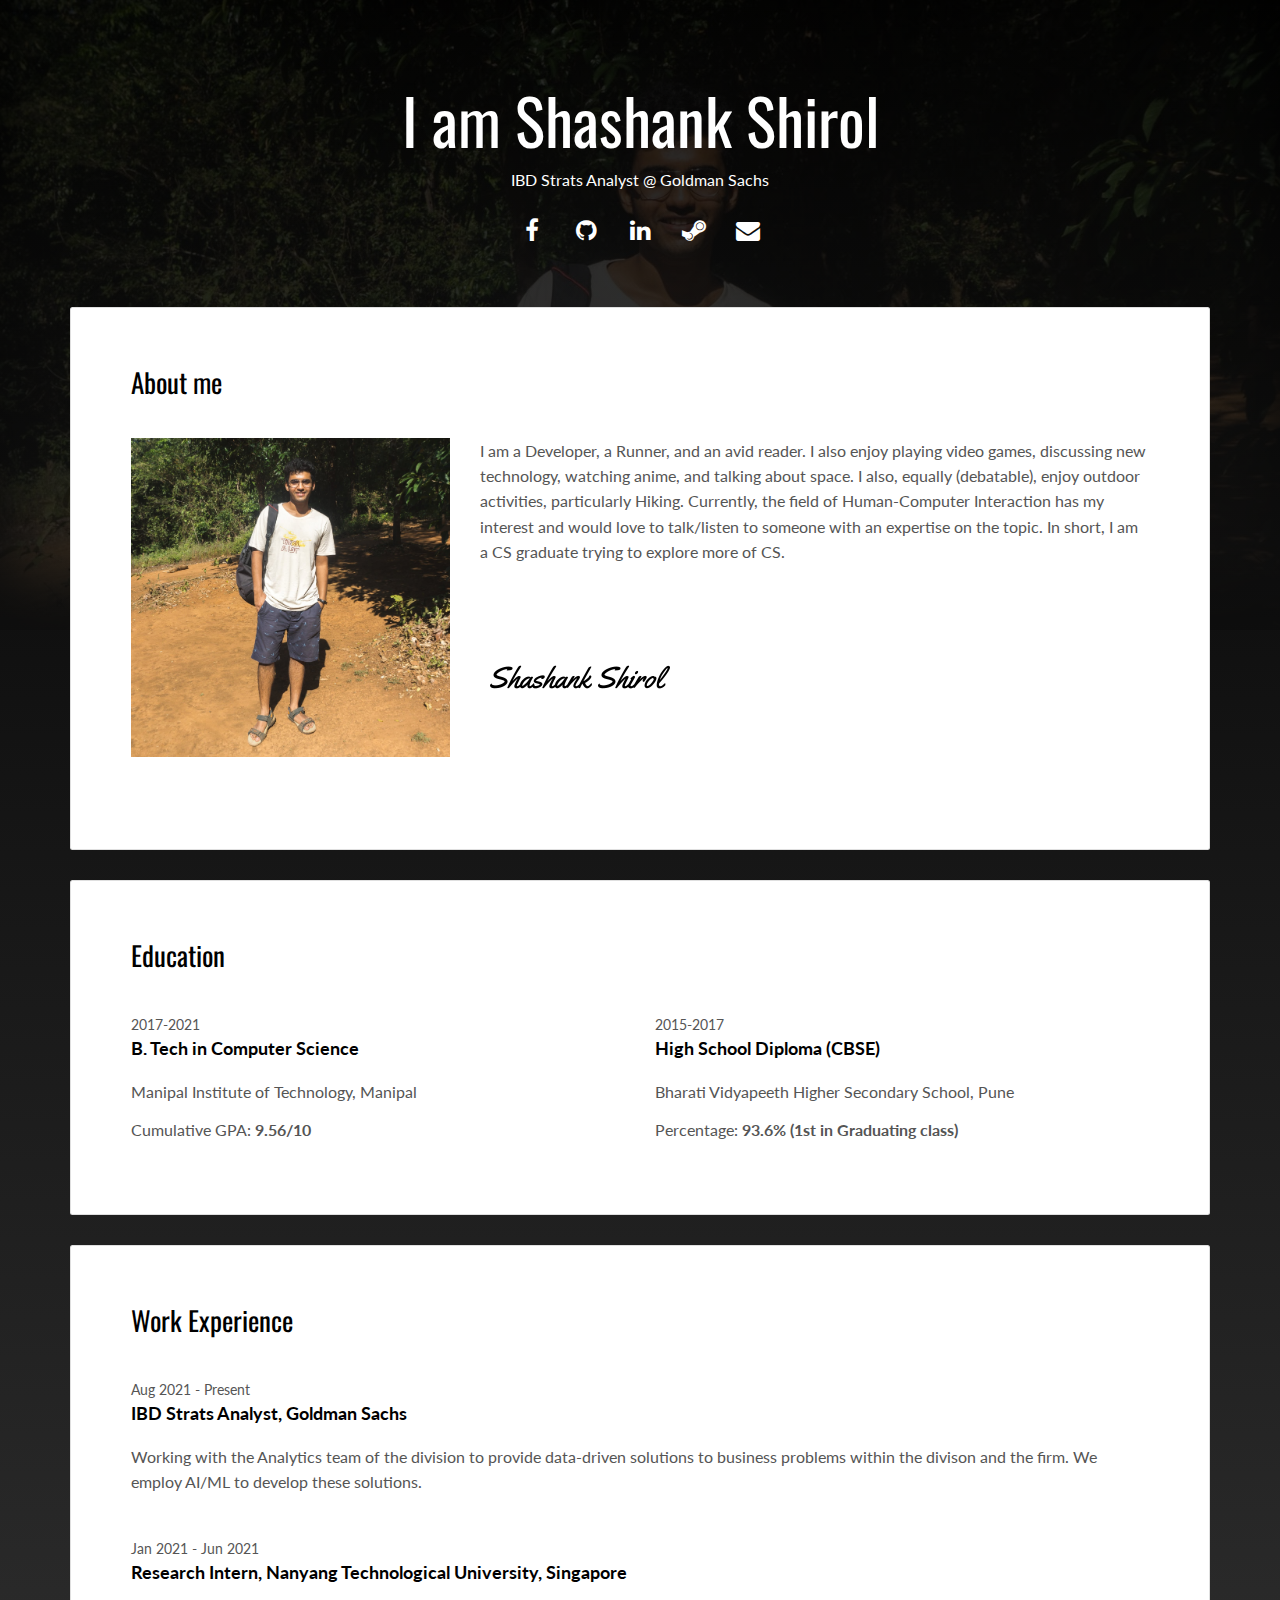
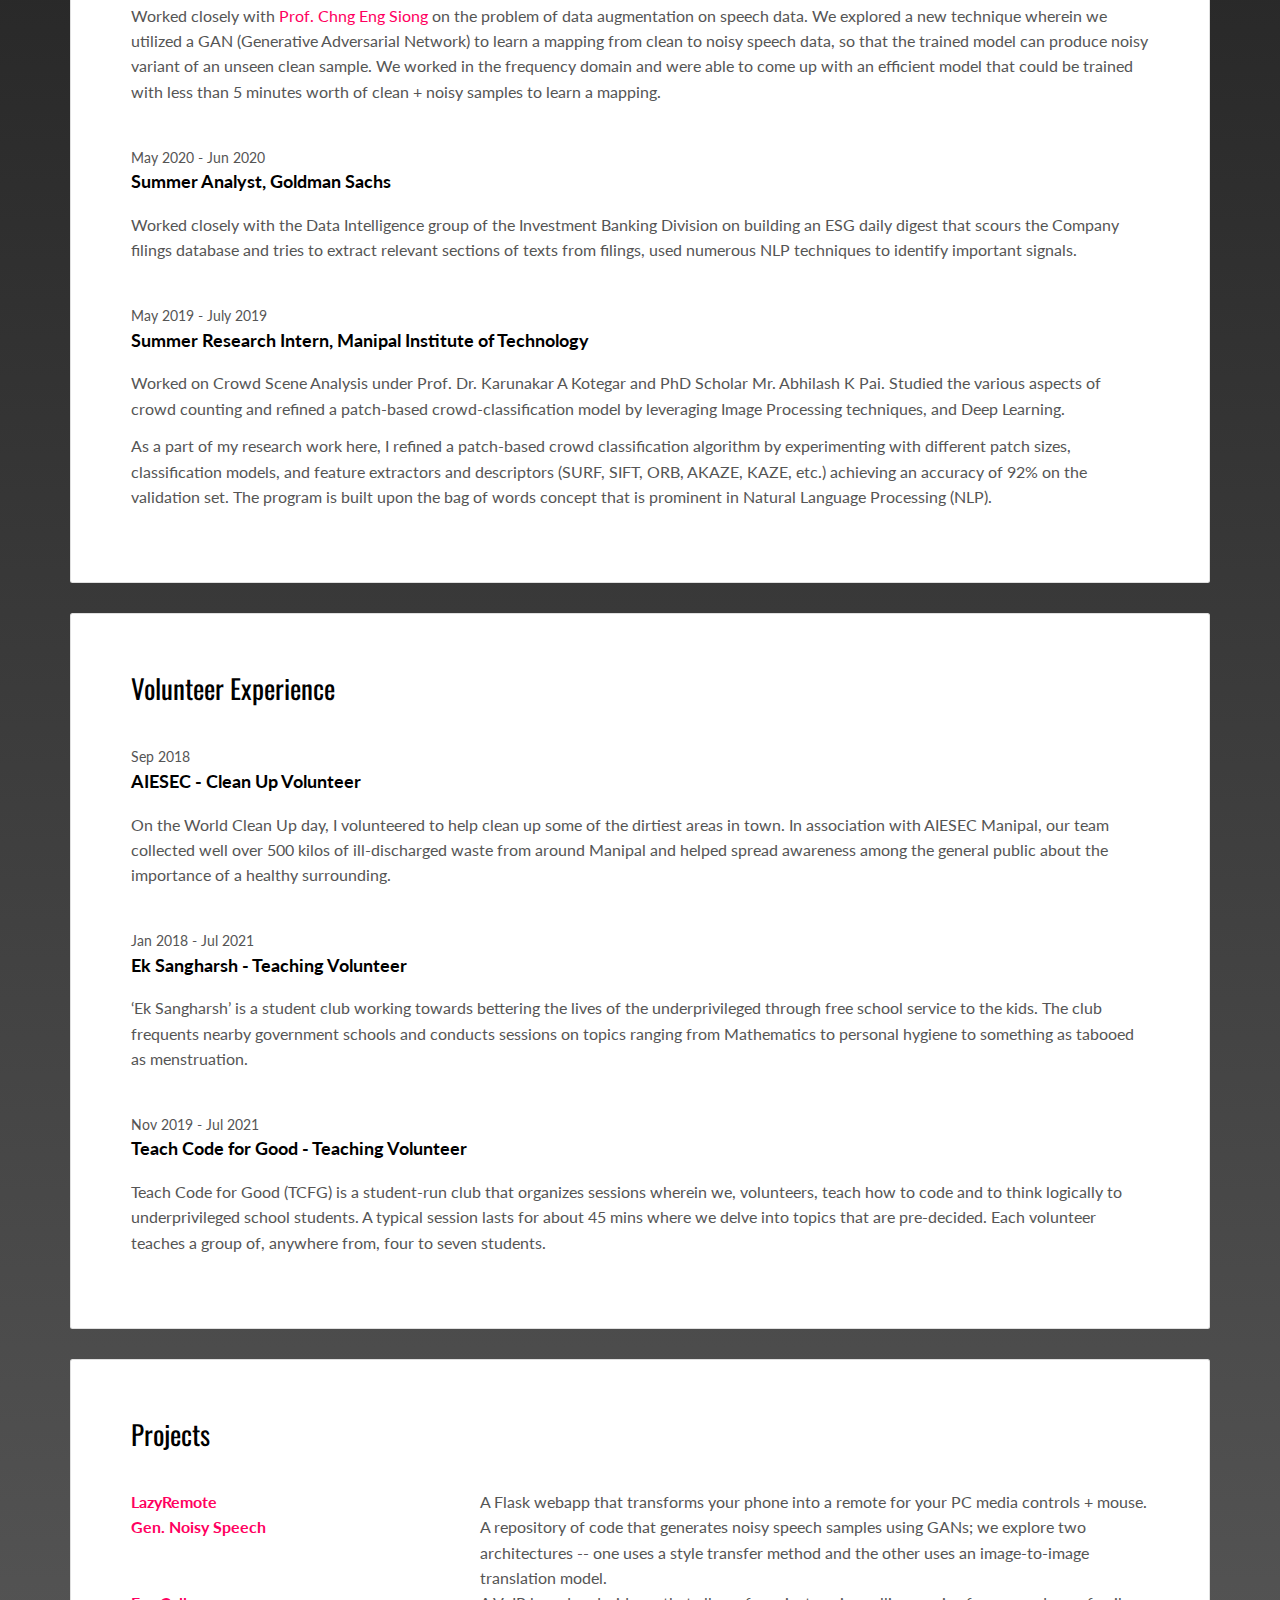
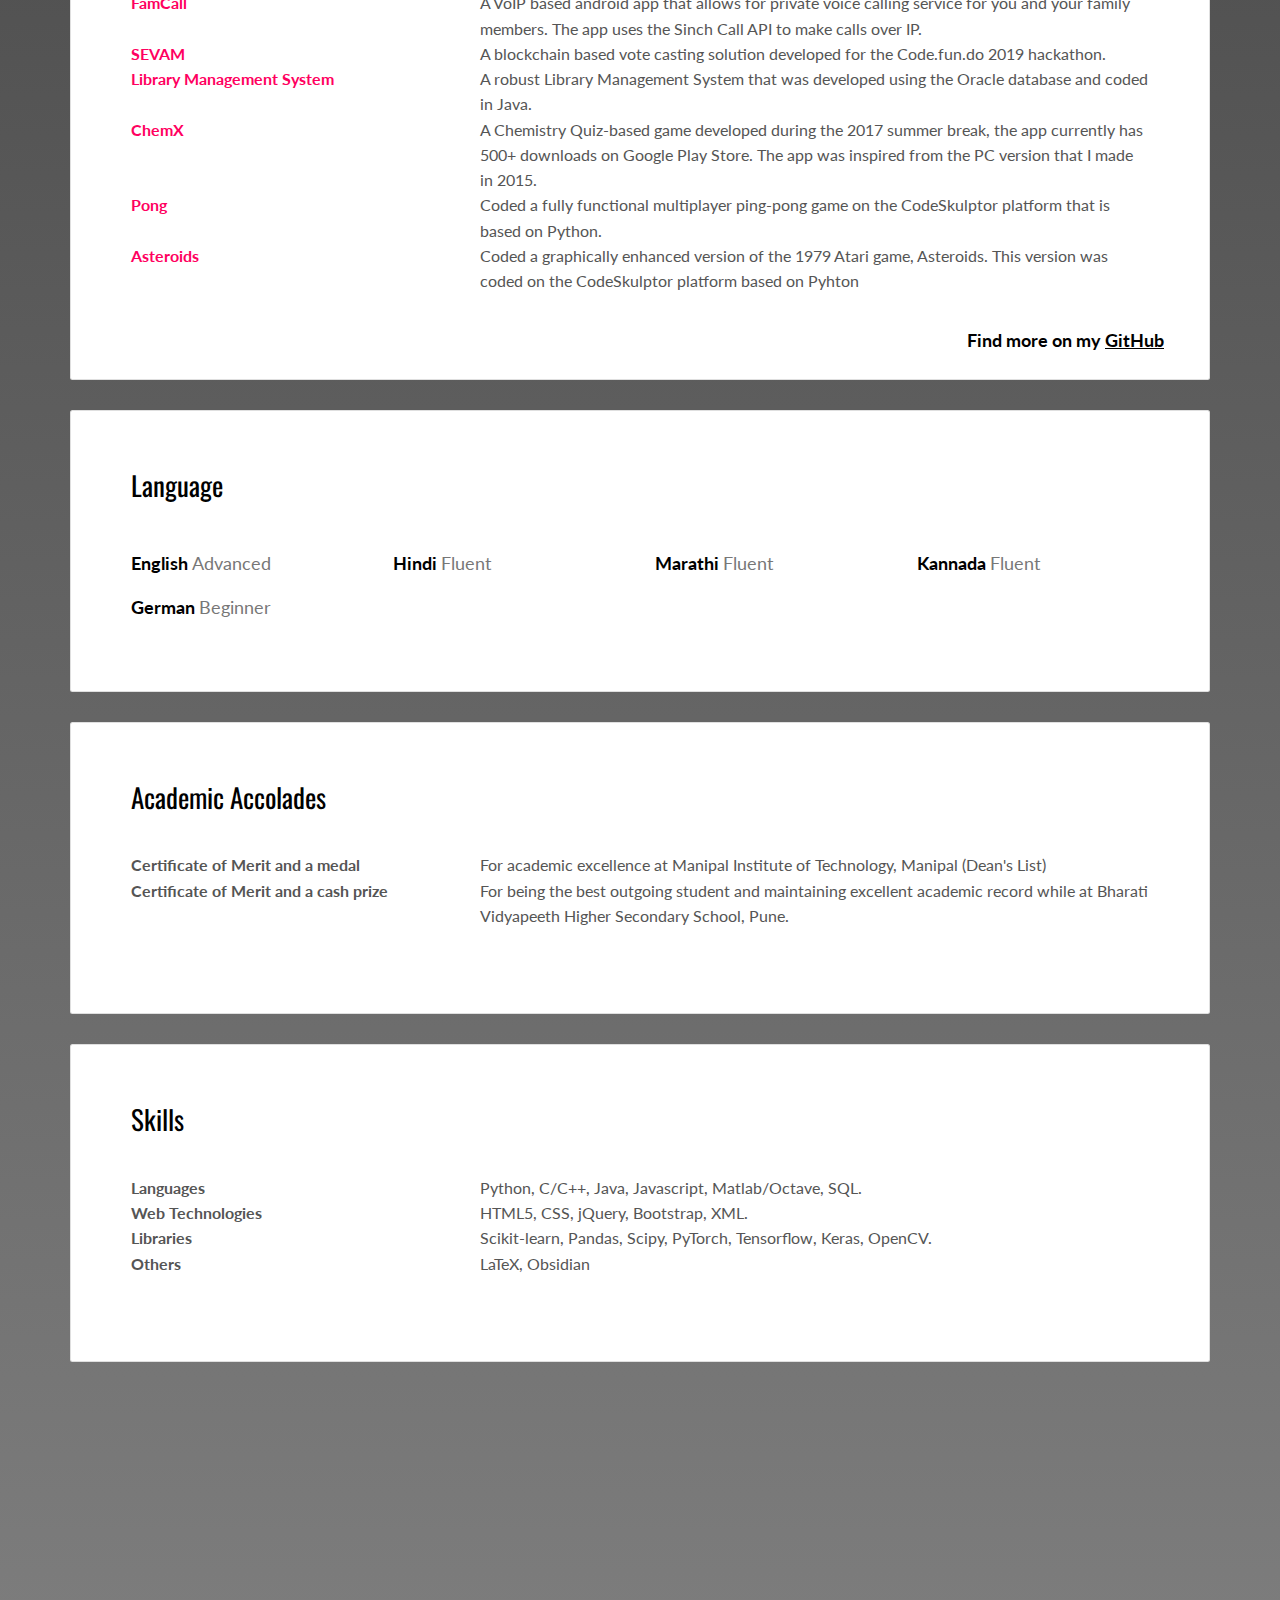
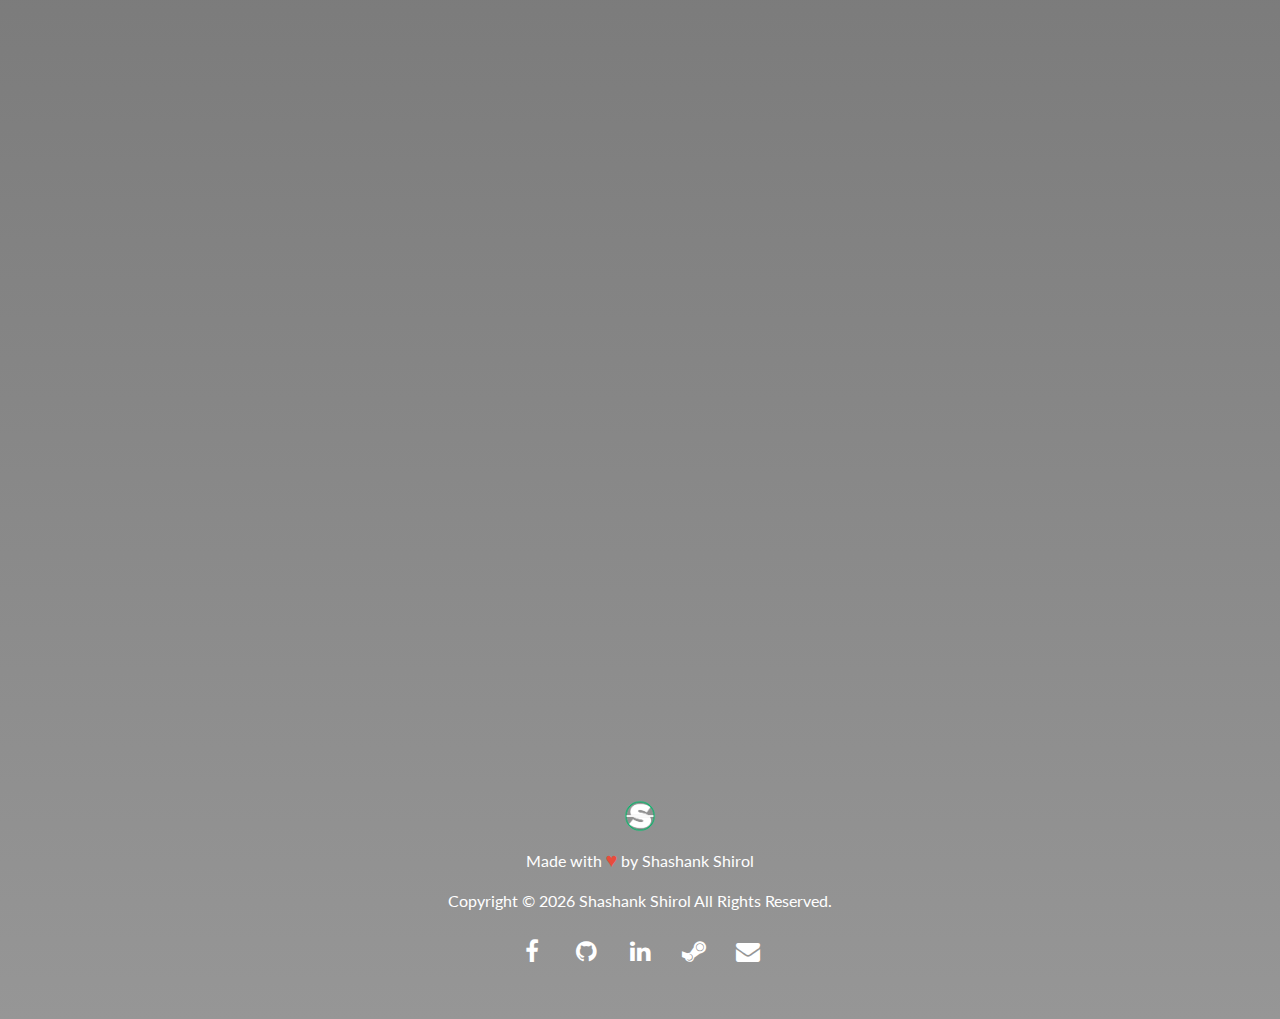
==== index.html @ 5b6b8dbc "code beautified" ====
<!DOCTYPE html>
<html lang="en">

<head>

  <meta charset="UTF-8">
  <meta content="IE=edge" http-equiv="X-UA-Compatible">
  <meta content="width=device-width,initial-scale=1" name="viewport">
  <meta content="description" name="description">
  <meta name="google" content="notranslate" />

  <!-- Disable tap highlight on IE -->
  <meta name="msapplication-tap-highlight" content="no">

  <link rel="icon" type="image/png" href="images/icon.png" />

  <title>Shashank Shirol</title>

  <link href="./main.d8e0d294.css" rel="stylesheet">

  <style type="text/css">
    #icons {
      transition: 0.5s;
    }

    #icons:hover {
      color: #ff0060;
    }
  </style>

</head>

<body>

  <!-- Add your content of header -->
  <div class="background-color-layer" style="background-image: url('assets/images/img-01.jpg');"></div>
  <main class="content-wrapper">
    <header class="white-text-container section-container">
      <div class="text-center">
        <h1>I am Shashank Shirol</h1>
        <p>IBD Strats Analyst @ Goldman Sachs</p>
        <p>
          <a class="fa-icon fa-icon-2x" id="icons" href="https://www.facebook.com/shashank.shirol.1" title="Facebook"
            target="_blank">
            <i class="fa fa-facebook"></i>
          </a>
          <a class="fa-icon fa-icon-2x" id="icons" href="https://github.com/shashankshirol" title="GitHub"
            target="_blank">
            <i class="fa fa-github"></i>
          </a>
          <a class="fa-icon fa-icon-2x" id="icons" href="https://www.linkedin.com/in/shashankshirol/" title="LinkedIn"
            target="_blank">
            <i class="fa fa-linkedin"></i>
          </a>
          <a class="fa-icon fa-icon-2x" id="icons" href="https://steamcommunity.com/id/ponderful_woop" title="Steam"
            target="_blank">
            <i class="fa fa-steam"></i>
          </a>
          <a class="fa-icon fa-icon-2x" id="icons" href="mailto:shashank.shirol1@gmail.com" title="Email"
            target="_blank">
            <i class="fa fa-envelope"></i>
          </a>
        </p>
      </div>
    </header>



    <!-- Add your site or app content here -->

    <div class="container">
      <div class="row">
        <div class="col-xs-12">

          <div class="card">
            <div class="card-block">
              <h2>About me</h2>
              <div class="row">
                <div class="col-md-4">
                  <p><img src="./assets/images/img-01.jpg" class="img-responsive" alt="" title="Loves fries."></p>
                </div>
                <div class="col-md-8">

                  <p>I am a Developer, a Runner, and an avid reader. I also enjoy playing video games, discussing new
                    technology, watching anime, and talking about space. I also, equally (debatable), enjoy outdoor
                    activities, particularly Hiking. Currently, the field of Human-Computer Interaction has my interest
                    and would love to talk/listen to someone with an expertise on the topic. In short, I am a CS
                    graduate trying to explore more of CS.</p>
                  <p><img src="images/undersign.png" class="img-responsive" alt="sign"></p>
                </div>
              </div>
            </div>
          </div>

          <div class="card">
            <div class="card-block">
              <h2>Education</h2>
              <div class="row">

                <div class="col-md-6">
                  <div class="education-experience">
                    <small class="date">2017-2021</small>
                    <h3 class="h5 date-title">B. Tech in Computer Science</h3>
                    <p>Manipal Institute of Technology, Manipal</p>
                    <p>Cumulative GPA: <strong>9.56/10</strong></p>
                  </div>

                </div>

                <div class="col-md-6">
                  <div class="education-experience">
                    <small class="date">2015-2017</small>
                    <h3 class="h5 date-title">High School Diploma (CBSE)</h3>
                    <p>Bharati Vidyapeeth Higher Secondary School, Pune</p>
                    <p>Percentage: <strong>93.6% (1st in Graduating class)</strong></p>
                  </div>
                </div>


              </div>
            </div>
          </div>

          <div class="card">
            <div class="card-block">
              <h2>Work Experience</h2>

              <div class="work-experience">
                <small class="date">Aug 2021 - Present</small>
                <h3 class="h5 date-title">IBD Strats Analyst, Goldman Sachs</h3>
                <p>Working with the Analytics team of the division to provide data-driven solutions to business problems
                  within the divison and the firm. We employ AI/ML to develop these solutions.</p>
              </div>

              <div class="work-experience">
                <small class="date">Jan 2021 - Jun 2021</small>
                <h3 class="h5 date-title">Research Intern, Nanyang Technological University, Singapore</h3>
                <p>Worked closely with <a href="https://personal.ntu.edu.sg/aseschng/default.html">Prof. Chng Eng
                    Siong</a> on the problem of data augmentation on speech data.
                  We explored a new technique wherein we utilized a GAN (Generative Adversarial Network) to learn a
                  mapping from clean to noisy speech data, so that the trained model can produce noisy variant of an
                  unseen clean sample.
                  We worked in the frequency domain and were able to come up with an efficient model that could be
                  trained with less than 5 minutes worth of clean + noisy samples to learn a mapping.</p>
              </div>

              <div class="work-experience">
                <small class="date">May 2020 - Jun 2020</small>
                <h3 class="h5 date-title">Summer Analyst, Goldman Sachs</h3>
                <p>Worked closely with the Data Intelligence group of the Investment Banking Division on building an ESG
                  daily digest
                  that scours the Company filings database and tries to extract relevant sections of texts from filings,
                  used numerous NLP techniques to identify important signals.</p>
              </div>

              <div class="work-experience">
                <small class="date">May 2019 - July 2019</small>
                <h3 class="h5 date-title">Summer Research Intern, Manipal Institute of Technology</h3>
                <p>Worked on Crowd Scene Analysis under Prof. Dr. Karunakar A Kotegar and PhD Scholar Mr. Abhilash K
                  Pai.
                  Studied the various aspects of crowd counting and refined a patch-based crowd-classification model by
                  leveraging Image Processing techniques, and Deep Learning.</p>
                <p>As a part of my research work here, I refined a patch-based crowd classification algorithm by
                  experimenting with different patch sizes, classification models, and feature extractors and
                  descriptors (SURF, SIFT, ORB, AKAZE, KAZE, etc.) achieving an accuracy of 92% on the validation set.
                  The program is built upon the bag of words concept that is prominent in Natural Language Processing
                  (NLP).</p>
              </div>

            </div>
          </div>

          <div class="card">
            <div class="card-block">
              <h2>Volunteer Experience</h2>

              <div class="work-experience">
                <small class="date">Sep 2018</small>
                <h3 class="h5 date-title">AIESEC - Clean Up Volunteer</h3>
                <p>On the World Clean Up day, I volunteered to help clean up some of the dirtiest areas in town. In
                  association with AIESEC
                  Manipal, our team collected well over 500 kilos of ill-discharged waste from around Manipal and helped
                  spread awareness
                  among the general public about the importance of a healthy surrounding.</p>
              </div>

              <div class="work-experience">
                <small class="date">Jan 2018 - Jul 2021</small>
                <h3 class="h5 date-title">Ek Sangharsh - Teaching Volunteer</h3>
                <p>‘Ek Sangharsh’ is a student club working towards bettering the lives of the underprivileged through
                  free
                  school service to the kids. The club frequents nearby government schools and conducts sessions on
                  topics ranging from
                  Mathematics to personal hygiene to something as tabooed as menstruation.</p>
              </div>

              <div class="work-experience">
                <small class="date">Nov 2019 - Jul 2021</small>
                <h3 class="h5 date-title">Teach Code for Good - Teaching Volunteer</h3>
                <p>Teach Code for Good (TCFG) is a student-run club that organizes sessions wherein we, volunteers,
                  teach how to code and
                  to think logically to underprivileged school students. A typical session lasts for about 45 mins where
                  we delve into
                  topics that are pre-decided. Each volunteer teaches a group of, anywhere from, four to seven students.
                </p>
              </div>

            </div>
          </div>

          <div class="card">
            <div class="card-block">
              <h2>Projects</h2>
              <div class="row">
                <div class="col-md-12">
                  <dl class="row">

                    <dt class="col-sm-4"><a href="https://github.com/shashankshirol/LazyRemote"
                        target="_blank">LazyRemote</a></dt>
                    <dd class="col-sm-8">A Flask webapp that transforms your phone into a remote for your PC media
                      controls + mouse.</dd>

                    <dt class="col-sm-4"><a href="https://github.com/shashankshirol/GeneratingNoisySpeechData"
                        target="_blank">Gen. Noisy Speech</a></dt>
                    <dd class="col-sm-8">A repository of code that generates noisy speech samples using GANs; we explore
                      two architectures -- one uses a style transfer method and the other uses an image-to-image
                      translation model.</dd>

                    <dt class="col-sm-4"><a href="https://github.com/shashankshirol/FamCall" target="_blank">FamCall</a>
                    </dt>
                    <dd class="col-sm-8">A VoIP based android app that allows for private voice calling service for you
                      and your family members. The app uses the Sinch Call API to make calls over IP.</dd>

                    <dt class="col-sm-4"><a href="https://github.com/akshatha-k/Code.fun.do.2019"
                        target="_blank">SEVAM</a></dt>
                    <dd class="col-sm-8">A blockchain based vote casting solution developed for the Code.fun.do 2019
                      hackathon.</dd>

                    <dt class="col-sm-4"><a href="https://github.com/shashankshirol/Library-Management-System"
                        target="_blank">Library Management System</a></dt>
                    <dd class="col-sm-8">A robust Library Management System that was developed using the Oracle database
                      and coded in Java.</dd>

                    <dt class="col-sm-4"><a
                        href="https://play.google.com/store/apps/details?id=com.chemgame.shan.chemx&hl=en_US"
                        target="_blank">ChemX</a></dt>
                    <dd class="col-sm-8">A Chemistry Quiz-based game developed during the 2017 summer break, the app
                      currently has 500+ downloads on Google Play Store. The app was inspired from the PC version that I
                      made in 2015.</dd>

                    <dt class="col-sm-4"><a href="http://www.codeskulptor.org/#user44_LxPYsiFnCZUHSsw.py">Pong</a></dt>
                    <dd class="col-sm-8">Coded a fully functional multiplayer ping-pong game on the CodeSkulptor
                      platform that is based on Python.</dd>

                    <dt class="col-sm-4"><a href="http://www.codeskulptor.org/#user45_h5gQRLf8d7FfBhM.py">Asteroids</a>
                    </dt>
                    <dd class="col-sm-8">Coded a graphically enhanced version of the 1979 Atari game, Asteroids. This
                      version was coded on the CodeSkulptor platform based on Pyhton</dd>
                  </dl>
                </div>

                <div class="col-md-12">
                  <h3 class="h5" style="position: absolute; right: 0%;">Find more on my <u><a
                        href="https://github.com/shashankshirol?tab=repositories" target="_blank">GitHub</a></u></h3>
                </div>
              </div>
            </div>
          </div>

          <div class="card">
            <div class="card-block">
              <h2>Language</h2>
              <div class="row">
                <div class="col-md-3">
                  <div class="language-experience">
                    <h3 class="h5">English <small>Advanced</small></h3>
                  </div>
                </div>
                <div class="col-md-3">
                  <div class="language-experience">
                    <h3 class="h5">Hindi <small>Fluent</small></h3>
                  </div>
                </div>
                <div class="col-md-3">
                  <div class="language-experience">
                    <h3 class="h5">Marathi <small>Fluent</small></h3>
                  </div>
                </div>
                <div class="col-md-3">
                  <div class="language-experience">
                    <h3 class="h5">Kannada <small>Fluent</small></h3>
                  </div>
                </div>
                <div class="col-md-3">
                  <div class="language-experience">
                    <h3 class="h5">German <small>Beginner</small></h3>
                  </div>
                </div>
              </div>
            </div>
          </div>

          <div class="card">
            <div class="card-block">
              <h2>Academic Accolades</h2>

              <dl class="row">
                <dt class="col-sm-4">Certificate of Merit and a medal</dt>
                <dd class="col-sm-8">For academic excellence at Manipal Institute of Technology, Manipal (Dean's List)
                </dd>

                <dt class="col-sm-4">Certificate of Merit and a cash prize</dt>
                <dd class="col-sm-8">For being the best outgoing student and maintaining excellent academic record while
                  at Bharati Vidyapeeth Higher Secondary School, Pune.</dd>
              </dl>

            </div>
          </div>

          <div class="card">
            <div class="card-block">
              <h2>Skills</h2>

              <dl class="row">
                <dt class="col-sm-4">Languages</dt>
                <dd class="col-sm-8">Python, C/C++, Java, Javascript, Matlab/Octave, SQL.</dd>

                <dt class="col-sm-4">Web Technologies</dt>
                <dd class="col-sm-8">HTML5, CSS, jQuery, Bootstrap, XML.</dd>

                <dt class="col-sm-4">Libraries</dt>
                <dd class="col-sm-8">Scikit-learn, Pandas, Scipy, PyTorch, Tensorflow, Keras, OpenCV.</dd>

                <dt class="col-sm-4">Others</dt>
                <dd class="col-sm-8">LaTeX, Obsidian</dd>
              </dl>

            </div>
          </div>

          <div class="card">
            <div class="card-block">
              <h2>Certifications</h2>
              <div id="adobe-dc-view" style="height: 500px;"></div>
            </div>
          </div>

          <div class="card">
            <div class="card-block">
              <h2>Social Network</h2>
              <div class="row">

                <div class="col-md-6">
                  <p class="social-buttons"><a href="https://www.facebook.com/shashank.shirol.1" target="_blank"><span
                        class="social-round-icon fa-icon"><i class="fa fa-facebook"></i></span>Shashank Shirol</a></p>
                </div>

                <div class="col-md-6">
                  <p class="social-buttons"><a href="https://www.instagram.com/ponderful_woop/" target="_blank"><span
                        class="social-round-icon fa-icon"><i class="fa fa-instagram"></i></span>@ponderful_woop</a></p>
                </div>

              </div>
            </div>
          </div>

        </div>
      </div>
    </div>

  </main>
  <footer class="footer-container white-text-container text-center">
    <div class="container">
      <div class="row">
        <div class="col-xs-12">
          <p><img src="images/logo.png" alt="$" style="width: 32px; height: 32px;"></p>
          <p>Made with <span id="heart" style="font-size: 20px; color: #e74c3c;">&hearts;</span> by Shashank Shirol</p>
          <p>Copyright &copy; <script>
              document.write(new Date().getFullYear())
            </script> Shashank Shirol All Rights Reserved.</p>
          <p>
            <a class="fa-icon fa-icon-2x" id="icons" href="https://www.facebook.com/shashank.shirol.1" title="Facebook"
              target="_blank">
              <i class="fa fa-facebook"></i>
            </a>
            <a class="fa-icon fa-icon-2x" id="icons" href="https://github.com/shashankshirol" title="GitHub"
              target="_blank">
              <i class="fa fa-github"></i>
            </a>
            <a class="fa-icon fa-icon-2x" id="icons" href="https://www.linkedin.com/in/shashankshirol/" title="LinkedIn"
              target="_blank">
              <i class="fa fa-linkedin"></i>
            </a>
            <a class="fa-icon fa-icon-2x" id="icons" href="https://steamcommunity.com/id/ponderful_woop" title="Steam"
              target="_blank">
              <i class="fa fa-steam"></i>
            </a>
            <a class="fa-icon fa-icon-2x" id="icons" href="mailto:shashank.shirol1@gmail.com" title="Email"
              target="_blank">
              <i class="fa fa-envelope"></i>
            </a>
          </p>
        </div>
      </div>
    </div>
  </footer>

  <script src="https://documentcloud.adobe.com/view-sdk/main.js"></script>
  <script type="text/javascript">
    document.addEventListener("adobe_dc_view_sdk.ready", function () {
      var adobeDCView = new AdobeDC.View({
        clientId: "37957ae971eb420f8791f246918260cb",
        divId: "adobe-dc-view"
      });
      adobeDCView.previewFile({
        content: {
          location: {
            url: "assets/pdfs/MOOC.pdf"
          }
        },
        metaData: {
          fileName: "MOOC.pdf"
        }
      }, {
        embedMode: "SIZED_CONTAINER",
        dockPageControls: false,
        showDownloadPDF: false,
        showPrintPDF: false,
        showFullScreen: false
      });
    });
  </script>

  <script>
    document.addEventListener("DOMContentLoaded", function (event) {
      scrollRevelation('.card');
    });
  </script>
  <script type="text/javascript" src="./main.bc58148c.js"></script>

</body>

</html>
---- main.d8e0d294.css ----
@import url(https://fonts.googleapis.com/css?family=Lato:400,700|Oswald);@import url(https://maxcdn.bootstrapcdn.com/font-awesome/4.7.0/css/font-awesome.min.css);/*!
 * Bootstrap v3.3.7 (http://getbootstrap.com)
 * Copyright 2011-2016 Twitter, Inc.
 * Licensed under MIT (https://github.com/twbs/bootstrap/blob/master/LICENSE)
 */
/*! normalize.css v3.0.3 | MIT License | github.com/necolas/normalize.css */html{font-family:sans-serif;-ms-text-size-adjust:100%;-webkit-text-size-adjust:100%}body{margin:0}article,aside,details,figcaption,figure,footer,header,hgroup,main,menu,nav,section,summary{display:block}audio,canvas,progress,video{display:inline-block;vertical-align:baseline}audio:not([controls]){display:none;height:0}[hidden],template{display:none}a{background-color:transparent}a:active,a:hover{outline:0}abbr[title]{border-bottom:1px dotted}b,strong{font-weight:700}dfn{font-style:italic}h1{font-size:2em;margin:.67em 0}mark{background:#ff0;color:#000}small{font-size:80%}sub,sup{font-size:75%;line-height:0;position:relative;vertical-align:baseline}sup{top:-.5em}sub{bottom:-.25em}img{border:0}svg:not(:root){overflow:hidden}figure{margin:1em 40px}hr{box-sizing:content-box;height:0}pre{overflow:auto}code,kbd,pre,samp{font-family:monospace,monospace;font-size:1em}button,input,optgroup,select,textarea{color:inherit;font:inherit;margin:0}button{overflow:visible}button,select{text-transform:none}button,html input[type=button],input[type=reset],input[type=submit]{-webkit-appearance:button;cursor:pointer}button[disabled],html input[disabled]{cursor:default}button::-moz-focus-inner,input::-moz-focus-inner{border:0;padding:0}input{line-height:normal}input[type=checkbox],input[type=radio]{box-sizing:border-box;padding:0}input[type=number]::-webkit-inner-spin-button,input[type=number]::-webkit-outer-spin-button{height:auto}input[type=search]{-webkit-appearance:textfield;box-sizing:content-box}input[type=search]::-webkit-search-cancel-button,input[type=search]::-webkit-search-decoration{-webkit-appearance:none}fieldset{border:1px solid silver;margin:0 2px;padding:.35em .625em .75em}textarea{overflow:auto}optgroup{font-weight:700}table{border-collapse:collapse;border-spacing:0}td,th{padding:0}

/*! Source: https://github.com/h5bp/html5-boilerplate/blob/master/src/css/main.css */@media print{*,:after,:before{background:transparent!important;color:#000!important;box-shadow:none!important;text-shadow:none!important}a,a:visited{text-decoration:underline}a[href]:after{content:" (" attr(href) ")"}abbr[title]:after{content:" (" attr(title) ")"}a[href^="#"]:after,a[href^="javascript:"]:after{content:""}blockquote,pre{border:1px solid #999;page-break-inside:avoid}thead{display:table-header-group}img,tr{page-break-inside:avoid}img{max-width:100%!important}h2,h3,p{orphans:3;widows:3}h2,h3{page-break-after:avoid}.navbar{display:none}.btn>.caret,.dropup>.btn>.caret{border-top-color:#000!important}.label{border:1px solid #000}.table{border-collapse:collapse!important}.table td,.table th{background-color:#fff!important}.table-bordered td,.table-bordered th{border:1px solid #ddd!important}}*,:after,:before{-webkit-box-sizing:border-box;-moz-box-sizing:border-box;box-sizing:border-box}html{font-size:10px;-webkit-tap-highlight-color:transparent}body{font-family:Lato,Helvetica,Arial,sans-serif;font-size:16px;line-height:1.58;color:#555;background-color:#fff}button,input,select,textarea{font-family:inherit;font-size:inherit;line-height:inherit}a{color:#ff0060;text-decoration:none}a:focus,a:hover{color:#b30043;text-decoration:underline}a:focus{outline:5px auto -webkit-focus-ring-color;outline-offset:-2px}figure{margin:0}img{vertical-align:middle}.img-responsive{display:block;max-width:100%;height:auto}.img-rounded{border-radius:6px}.img-thumbnail{padding:4px;line-height:1.58;background-color:#fff;border:1px solid #ddd;border-radius:4px;-webkit-transition:all .2s ease-in-out;-o-transition:all .2s ease-in-out;transition:all .2s ease-in-out;display:inline-block;max-width:100%;height:auto}.img-circle{border-radius:50%}hr{margin-top:25px;margin-bottom:25px;border:0;border-top:1px solid #eee}.sr-only{position:absolute;width:1px;height:1px;margin:-1px;padding:0;overflow:hidden;clip:rect(0,0,0,0);border:0}.sr-only-focusable:active,.sr-only-focusable:focus{position:static;width:auto;height:auto;margin:0;overflow:visible;clip:auto}[role=button]{cursor:pointer}.h1,.h2,.h3,.h4,.h5,.h6,h1,h2,h3,h4,h5,h6{font-family:Oswald,Helvetica,Arial,sans-serif;font-weight:400;line-height:1.1;color:#000}.h1 .small,.h1 small,.h2 .small,.h2 small,.h3 .small,.h3 small,.h4 .small,.h4 small,.h5 .small,.h5 small,.h6 .small,.h6 small,h1 .small,h1 small,h2 .small,h2 small,h3 .small,h3 small,h4 .small,h4 small,h5 .small,h5 small,h6 .small,h6 small{font-weight:400;line-height:1;color:#777}.h1,.h2,.h3,h1,h2,h3{margin-top:25px;margin-bottom:12.5px}.h1 .small,.h1 small,.h2 .small,.h2 small,.h3 .small,.h3 small,h1 .small,h1 small,h2 .small,h2 small,h3 .small,h3 small{font-size:65%}.h4,.h5,.h6,h4,h5,h6{margin-top:12.5px;margin-bottom:12.5px}.h4 .small,.h4 small,.h5 .small,.h5 small,.h6 .small,.h6 small,h4 .small,h4 small,h5 .small,h5 small,h6 .small,h6 small{font-size:75%}.h1,h1{font-size:63px}.h2,h2{font-size:27px}.h3,.h4,h3,h4{font-size:20px}.h5,h5{font-size:18px}.h6,h6{font-size:14px}p{margin:0 0 12.5px}.lead{margin-bottom:25px;font-size:18px;font-weight:300;line-height:1.4}@media (min-width:768px){.lead{font-size:24px}}.small,small{font-size:87%}.mark,mark{background-color:#fcf8e3;padding:.2em}.text-left{text-align:left}.text-right{text-align:right}.text-center{text-align:center}.text-justify{text-align:justify}.text-nowrap{white-space:nowrap}.text-lowercase{text-transform:lowercase}.initialism,.text-uppercase{text-transform:uppercase}.text-capitalize{text-transform:capitalize}.text-muted{color:#777}.text-primary{color:#ff0060}a.text-primary:focus,a.text-primary:hover{color:#cc004d}.text-success{color:#fff}a.text-success:focus,a.text-success:hover{color:#e6e6e6}.text-info{color:#31708f}a.text-info:focus,a.text-info:hover{color:#245269}.text-warning{color:#8a6d3b}a.text-warning:focus,a.text-warning:hover{color:#66512c}.text-danger{color:#fff}a.text-danger:focus,a.text-danger:hover{color:#e6e6e6}.bg-primary{color:#fff;background-color:#ff0060}a.bg-primary:focus,a.bg-primary:hover{background-color:#cc004d}.bg-success{background-color:#87e329}a.bg-success:focus,a.bg-success:hover{background-color:#6dc019}.bg-info{background-color:#d9edf7}a.bg-info:focus,a.bg-info:hover{background-color:#afd9ee}.bg-warning{background-color:#fcf8e3}a.bg-warning:focus,a.bg-warning:hover{background-color:#f7ecb5}.bg-danger{background-color:#ff2c74}a.bg-danger:focus,a.bg-danger:hover{background-color:#f80055}.page-header{padding-bottom:11.5px;margin:50px 0 25px;border-bottom:1px solid #eee}ol,ul{margin-top:0;margin-bottom:12.5px}ol ol,ol ul,ul ol,ul ul{margin-bottom:0}.list-inline,.list-unstyled{padding-left:0;list-style:none}.list-inline{margin-left:-5px}.list-inline>li{display:inline-block;padding-left:5px;padding-right:5px}dl{margin-top:0;margin-bottom:25px}dd,dt{line-height:1.58}dt{font-weight:700}dd{margin-left:0}.dl-horizontal dd:after,.dl-horizontal dd:before{content:" ";display:table}.dl-horizontal dd:after{clear:both}@media (min-width:768px){.dl-horizontal dt{float:left;width:160px;clear:left;text-align:right;overflow:hidden;text-overflow:ellipsis;white-space:nowrap}.dl-horizontal dd{margin-left:180px}}abbr[data-original-title],abbr[title]{cursor:help;border-bottom:1px dotted #777}.initialism{font-size:90%}blockquote{padding:12.5px 25px;margin:0 0 25px;font-size:20px;border-left:5px solid #eee}blockquote ol:last-child,blockquote p:last-child,blockquote ul:last-child{margin-bottom:0}blockquote .small,blockquote footer,blockquote small{display:block;font-size:80%;line-height:1.58;color:#777}blockquote .small:before,blockquote footer:before,blockquote small:before{content:"\2014   \A0"}.blockquote-reverse,blockquote.pull-right{padding-right:15px;padding-left:0;border-right:5px solid #eee;border-left:0;text-align:right}.blockquote-reverse .small:before,.blockquote-reverse footer:before,.blockquote-reverse small:before,blockquote.pull-right .small:before,blockquote.pull-right footer:before,blockquote.pull-right small:before{content:""}.blockquote-reverse .small:after,.blockquote-reverse footer:after,.blockquote-reverse small:after,blockquote.pull-right .small:after,blockquote.pull-right footer:after,blockquote.pull-right small:after{content:"\A0   \2014"}address{margin-bottom:25px;font-style:normal;line-height:1.58}code,kbd,pre,samp{font-family:Menlo,Monaco,Consolas,Courier New,monospace}code{color:#c7254e;background-color:#f9f2f4;border-radius:4px}code,kbd{padding:2px 4px;font-size:90%}kbd{color:#fff;background-color:#333;border-radius:3px;box-shadow:inset 0 -1px 0 rgba(0,0,0,.25)}kbd kbd{padding:0;font-size:100%;font-weight:700;box-shadow:none}pre{display:block;padding:12px;margin:0 0 12.5px;font-size:15px;line-height:1.58;word-break:break-all;word-wrap:break-word;color:#333;background-color:#f5f5f5;border:1px solid #ccc;border-radius:4px}pre code{padding:0;font-size:inherit;color:inherit;white-space:pre-wrap;background-color:transparent;border-radius:0}.pre-scrollable{max-height:340px;overflow-y:scroll}.container{margin-right:auto;margin-left:auto;padding-left:15px;padding-right:15px}.container:after,.container:before{content:" ";display:table}.container:after{clear:both}@media (min-width:768px){.container{width:750px}}@media (min-width:992px){.container{width:970px}}@media (min-width:1200px){.container{width:1170px}}.container-fluid{margin-right:auto;margin-left:auto;padding-left:15px;padding-right:15px}.container-fluid:after,.container-fluid:before{content:" ";display:table}.container-fluid:after{clear:both}.row{margin-left:-15px;margin-right:-15px}.row:after,.row:before{content:" ";display:table}.row:after{clear:both}.col-lg-1,.col-lg-2,.col-lg-3,.col-lg-4,.col-lg-5,.col-lg-6,.col-lg-7,.col-lg-8,.col-lg-9,.col-lg-10,.col-lg-11,.col-lg-12,.col-md-1,.col-md-2,.col-md-3,.col-md-4,.col-md-5,.col-md-6,.col-md-7,.col-md-8,.col-md-9,.col-md-10,.col-md-11,.col-md-12,.col-sm-1,.col-sm-2,.col-sm-3,.col-sm-4,.col-sm-5,.col-sm-6,.col-sm-7,.col-sm-8,.col-sm-9,.col-sm-10,.col-sm-11,.col-sm-12,.col-xs-1,.col-xs-2,.col-xs-3,.col-xs-4,.col-xs-5,.col-xs-6,.col-xs-7,.col-xs-8,.col-xs-9,.col-xs-10,.col-xs-11,.col-xs-12{position:relative;min-height:1px;padding-left:15px;padding-right:15px}.col-xs-1,.col-xs-2,.col-xs-3,.col-xs-4,.col-xs-5,.col-xs-6,.col-xs-7,.col-xs-8,.col-xs-9,.col-xs-10,.col-xs-11,.col-xs-12{float:left}.col-xs-1{width:8.33333%}.col-xs-2{width:16.66667%}.col-xs-3{width:25%}.col-xs-4{width:33.33333%}.col-xs-5{width:41.66667%}.col-xs-6{width:50%}.col-xs-7{width:58.33333%}.col-xs-8{width:66.66667%}.col-xs-9{width:75%}.col-xs-10{width:83.33333%}.col-xs-11{width:91.66667%}.col-xs-12{width:100%}.col-xs-pull-0{right:auto}.col-xs-pull-1{right:8.33333%}.col-xs-pull-2{right:16.66667%}.col-xs-pull-3{right:25%}.col-xs-pull-4{right:33.33333%}.col-xs-pull-5{right:41.66667%}.col-xs-pull-6{right:50%}.col-xs-pull-7{right:58.33333%}.col-xs-pull-8{right:66.66667%}.col-xs-pull-9{right:75%}.col-xs-pull-10{right:83.33333%}.col-xs-pull-11{right:91.66667%}.col-xs-pull-12{right:100%}.col-xs-push-0{left:auto}.col-xs-push-1{left:8.33333%}.col-xs-push-2{left:16.66667%}.col-xs-push-3{left:25%}.col-xs-push-4{left:33.33333%}.col-xs-push-5{left:41.66667%}.col-xs-push-6{left:50%}.col-xs-push-7{left:58.33333%}.col-xs-push-8{left:66.66667%}.col-xs-push-9{left:75%}.col-xs-push-10{left:83.33333%}.col-xs-push-11{left:91.66667%}.col-xs-push-12{left:100%}.col-xs-offset-0{margin-left:0}.col-xs-offset-1{margin-left:8.33333%}.col-xs-offset-2{margin-left:16.66667%}.col-xs-offset-3{margin-left:25%}.col-xs-offset-4{margin-left:33.33333%}.col-xs-offset-5{margin-left:41.66667%}.col-xs-offset-6{margin-left:50%}.col-xs-offset-7{margin-left:58.33333%}.col-xs-offset-8{margin-left:66.66667%}.col-xs-offset-9{margin-left:75%}.col-xs-offset-10{margin-left:83.33333%}.col-xs-offset-11{margin-left:91.66667%}.col-xs-offset-12{margin-left:100%}@media (min-width:768px){.col-sm-1,.col-sm-2,.col-sm-3,.col-sm-4,.col-sm-5,.col-sm-6,.col-sm-7,.col-sm-8,.col-sm-9,.col-sm-10,.col-sm-11,.col-sm-12{float:left}.col-sm-1{width:8.33333%}.col-sm-2{width:16.66667%}.col-sm-3{width:25%}.col-sm-4{width:33.33333%}.col-sm-5{width:41.66667%}.col-sm-6{width:50%}.col-sm-7{width:58.33333%}.col-sm-8{width:66.66667%}.col-sm-9{width:75%}.col-sm-10{width:83.33333%}.col-sm-11{width:91.66667%}.col-sm-12{width:100%}.col-sm-pull-0{right:auto}.col-sm-pull-1{right:8.33333%}.col-sm-pull-2{right:16.66667%}.col-sm-pull-3{right:25%}.col-sm-pull-4{right:33.33333%}.col-sm-pull-5{right:41.66667%}.col-sm-pull-6{right:50%}.col-sm-pull-7{right:58.33333%}.col-sm-pull-8{right:66.66667%}.col-sm-pull-9{right:75%}.col-sm-pull-10{right:83.33333%}.col-sm-pull-11{right:91.66667%}.col-sm-pull-12{right:100%}.col-sm-push-0{left:auto}.col-sm-push-1{left:8.33333%}.col-sm-push-2{left:16.66667%}.col-sm-push-3{left:25%}.col-sm-push-4{left:33.33333%}.col-sm-push-5{left:41.66667%}.col-sm-push-6{left:50%}.col-sm-push-7{left:58.33333%}.col-sm-push-8{left:66.66667%}.col-sm-push-9{left:75%}.col-sm-push-10{left:83.33333%}.col-sm-push-11{left:91.66667%}.col-sm-push-12{left:100%}.col-sm-offset-0{margin-left:0}.col-sm-offset-1{margin-left:8.33333%}.col-sm-offset-2{margin-left:16.66667%}.col-sm-offset-3{margin-left:25%}.col-sm-offset-4{margin-left:33.33333%}.col-sm-offset-5{margin-left:41.66667%}.col-sm-offset-6{margin-left:50%}.col-sm-offset-7{margin-left:58.33333%}.col-sm-offset-8{margin-left:66.66667%}.col-sm-offset-9{margin-left:75%}.col-sm-offset-10{margin-left:83.33333%}.col-sm-offset-11{margin-left:91.66667%}.col-sm-offset-12{margin-left:100%}}@media (min-width:992px){.col-md-1,.col-md-2,.col-md-3,.col-md-4,.col-md-5,.col-md-6,.col-md-7,.col-md-8,.col-md-9,.col-md-10,.col-md-11,.col-md-12{float:left}.col-md-1{width:8.33333%}.col-md-2{width:16.66667%}.col-md-3{width:25%}.col-md-4{width:33.33333%}.col-md-5{width:41.66667%}.col-md-6{width:50%}.col-md-7{width:58.33333%}.col-md-8{width:66.66667%}.col-md-9{width:75%}.col-md-10{width:83.33333%}.col-md-11{width:91.66667%}.col-md-12{width:100%}.col-md-pull-0{right:auto}.col-md-pull-1{right:8.33333%}.col-md-pull-2{right:16.66667%}.col-md-pull-3{right:25%}.col-md-pull-4{right:33.33333%}.col-md-pull-5{right:41.66667%}.col-md-pull-6{right:50%}.col-md-pull-7{right:58.33333%}.col-md-pull-8{right:66.66667%}.col-md-pull-9{right:75%}.col-md-pull-10{right:83.33333%}.col-md-pull-11{right:91.66667%}.col-md-pull-12{right:100%}.col-md-push-0{left:auto}.col-md-push-1{left:8.33333%}.col-md-push-2{left:16.66667%}.col-md-push-3{left:25%}.col-md-push-4{left:33.33333%}.col-md-push-5{left:41.66667%}.col-md-push-6{left:50%}.col-md-push-7{left:58.33333%}.col-md-push-8{left:66.66667%}.col-md-push-9{left:75%}.col-md-push-10{left:83.33333%}.col-md-push-11{left:91.66667%}.col-md-push-12{left:100%}.col-md-offset-0{margin-left:0}.col-md-offset-1{margin-left:8.33333%}.col-md-offset-2{margin-left:16.66667%}.col-md-offset-3{margin-left:25%}.col-md-offset-4{margin-left:33.33333%}.col-md-offset-5{margin-left:41.66667%}.col-md-offset-6{margin-left:50%}.col-md-offset-7{margin-left:58.33333%}.col-md-offset-8{margin-left:66.66667%}.col-md-offset-9{margin-left:75%}.col-md-offset-10{margin-left:83.33333%}.col-md-offset-11{margin-left:91.66667%}.col-md-offset-12{margin-left:100%}}@media (min-width:1200px){.col-lg-1,.col-lg-2,.col-lg-3,.col-lg-4,.col-lg-5,.col-lg-6,.col-lg-7,.col-lg-8,.col-lg-9,.col-lg-10,.col-lg-11,.col-lg-12{float:left}.col-lg-1{width:8.33333%}.col-lg-2{width:16.66667%}.col-lg-3{width:25%}.col-lg-4{width:33.33333%}.col-lg-5{width:41.66667%}.col-lg-6{width:50%}.col-lg-7{width:58.33333%}.col-lg-8{width:66.66667%}.col-lg-9{width:75%}.col-lg-10{width:83.33333%}.col-lg-11{width:91.66667%}.col-lg-12{width:100%}.col-lg-pull-0{right:auto}.col-lg-pull-1{right:8.33333%}.col-lg-pull-2{right:16.66667%}.col-lg-pull-3{right:25%}.col-lg-pull-4{right:33.33333%}.col-lg-pull-5{right:41.66667%}.col-lg-pull-6{right:50%}.col-lg-pull-7{right:58.33333%}.col-lg-pull-8{right:66.66667%}.col-lg-pull-9{right:75%}.col-lg-pull-10{right:83.33333%}.col-lg-pull-11{right:91.66667%}.col-lg-pull-12{right:100%}.col-lg-push-0{left:auto}.col-lg-push-1{left:8.33333%}.col-lg-push-2{left:16.66667%}.col-lg-push-3{left:25%}.col-lg-push-4{left:33.33333%}.col-lg-push-5{left:41.66667%}.col-lg-push-6{left:50%}.col-lg-push-7{left:58.33333%}.col-lg-push-8{left:66.66667%}.col-lg-push-9{left:75%}.col-lg-push-10{left:83.33333%}.col-lg-push-11{left:91.66667%}.col-lg-push-12{left:100%}.col-lg-offset-0{margin-left:0}.col-lg-offset-1{margin-left:8.33333%}.col-lg-offset-2{margin-left:16.66667%}.col-lg-offset-3{margin-left:25%}.col-lg-offset-4{margin-left:33.33333%}.col-lg-offset-5{margin-left:41.66667%}.col-lg-offset-6{margin-left:50%}.col-lg-offset-7{margin-left:58.33333%}.col-lg-offset-8{margin-left:66.66667%}.col-lg-offset-9{margin-left:75%}.col-lg-offset-10{margin-left:83.33333%}.col-lg-offset-11{margin-left:91.66667%}.col-lg-offset-12{margin-left:100%}}table{background-color:transparent}caption{padding-top:8px;padding-bottom:8px;color:#777}caption,th{text-align:left}.table{width:100%;max-width:100%;margin-bottom:25px}.table>tbody>tr>td,.table>tbody>tr>th,.table>tfoot>tr>td,.table>tfoot>tr>th,.table>thead>tr>td,.table>thead>tr>th{padding:8px;line-height:1.58;vertical-align:top;border-top:1px solid #ddd}.table>thead>tr>th{vertical-align:bottom;border-bottom:2px solid #ddd}.table>caption+thead>tr:first-child>td,.table>caption+thead>tr:first-child>th,.table>colgroup+thead>tr:first-child>td,.table>colgroup+thead>tr:first-child>th,.table>thead:first-child>tr:first-child>td,.table>thead:first-child>tr:first-child>th{border-top:0}.table>tbody+tbody{border-top:2px solid #ddd}.table .table{background-color:#fff}.table-condensed>tbody>tr>td,.table-condensed>tbody>tr>th,.table-condensed>tfoot>tr>td,.table-condensed>tfoot>tr>th,.table-condensed>thead>tr>td,.table-condensed>thead>tr>th{padding:5px}.table-bordered,.table-bordered>tbody>tr>td,.table-bordered>tbody>tr>th,.table-bordered>tfoot>tr>td,.table-bordered>tfoot>tr>th,.table-bordered>thead>tr>td,.table-bordered>thead>tr>th{border:1px solid #ddd}.table-bordered>thead>tr>td,.table-bordered>thead>tr>th{border-bottom-width:2px}.table-striped>tbody>tr:nth-of-type(odd){background-color:#f9f9f9}.table-hover>tbody>tr:hover{background-color:#f5f5f5}table col[class*=col-]{position:static;float:none;display:table-column}table td[class*=col-],table th[class*=col-]{position:static;float:none;display:table-cell}.table>tbody>tr.active>td,.table>tbody>tr.active>th,.table>tbody>tr>td.active,.table>tbody>tr>th.active,.table>tfoot>tr.active>td,.table>tfoot>tr.active>th,.table>tfoot>tr>td.active,.table>tfoot>tr>th.active,.table>thead>tr.active>td,.table>thead>tr.active>th,.table>thead>tr>td.active,.table>thead>tr>th.active{background-color:#f5f5f5}.table-hover>tbody>tr.active:hover>td,.table-hover>tbody>tr.active:hover>th,.table-hover>tbody>tr:hover>.active,.table-hover>tbody>tr>td.active:hover,.table-hover>tbody>tr>th.active:hover{background-color:#e8e8e8}.table>tbody>tr.success>td,.table>tbody>tr.success>th,.table>tbody>tr>td.success,.table>tbody>tr>th.success,.table>tfoot>tr.success>td,.table>tfoot>tr.success>th,.table>tfoot>tr>td.success,.table>tfoot>tr>th.success,.table>thead>tr.success>td,.table>thead>tr.success>th,.table>thead>tr>td.success,.table>thead>tr>th.success{background-color:#87e329}.table-hover>tbody>tr.success:hover>td,.table-hover>tbody>tr.success:hover>th,.table-hover>tbody>tr:hover>.success,.table-hover>tbody>tr>td.success:hover,.table-hover>tbody>tr>th.success:hover{background-color:#7ad61c}.table>tbody>tr.info>td,.table>tbody>tr.info>th,.table>tbody>tr>td.info,.table>tbody>tr>th.info,.table>tfoot>tr.info>td,.table>tfoot>tr.info>th,.table>tfoot>tr>td.info,.table>tfoot>tr>th.info,.table>thead>tr.info>td,.table>thead>tr.info>th,.table>thead>tr>td.info,.table>thead>tr>th.info{background-color:#d9edf7}.table-hover>tbody>tr.info:hover>td,.table-hover>tbody>tr.info:hover>th,.table-hover>tbody>tr:hover>.info,.table-hover>tbody>tr>td.info:hover,.table-hover>tbody>tr>th.info:hover{background-color:#c4e3f3}.table>tbody>tr.warning>td,.table>tbody>tr.warning>th,.table>tbody>tr>td.warning,.table>tbody>tr>th.warning,.table>tfoot>tr.warning>td,.table>tfoot>tr.warning>th,.table>tfoot>tr>td.warning,.table>tfoot>tr>th.warning,.table>thead>tr.warning>td,.table>thead>tr.warning>th,.table>thead>tr>td.warning,.table>thead>tr>th.warning{background-color:#fcf8e3}.table-hover>tbody>tr.warning:hover>td,.table-hover>tbody>tr.warning:hover>th,.table-hover>tbody>tr:hover>.warning,.table-hover>tbody>tr>td.warning:hover,.table-hover>tbody>tr>th.warning:hover{background-color:#faf2cc}.table>tbody>tr.danger>td,.table>tbody>tr.danger>th,.table>tbody>tr>td.danger,.table>tbody>tr>th.danger,.table>tfoot>tr.danger>td,.table>tfoot>tr.danger>th,.table>tfoot>tr>td.danger,.table>tfoot>tr>th.danger,.table>thead>tr.danger>td,.table>thead>tr.danger>th,.table>thead>tr>td.danger,.table>thead>tr>th.danger{background-color:#ff2c74}.table-hover>tbody>tr.danger:hover>td,.table-hover>tbody>tr.danger:hover>th,.table-hover>tbody>tr:hover>.danger,.table-hover>tbody>tr>td.danger:hover,.table-hover>tbody>tr>th.danger:hover{background-color:#ff1363}.table-responsive{overflow-x:auto;min-height:.01%}@media screen and (max-width:767px){.table-responsive{width:100%;margin-bottom:18.75px;overflow-y:hidden;-ms-overflow-style:-ms-autohiding-scrollbar;border:1px solid #ddd}.table-responsive>.table{margin-bottom:0}.table-responsive>.table>tbody>tr>td,.table-responsive>.table>tbody>tr>th,.table-responsive>.table>tfoot>tr>td,.table-responsive>.table>tfoot>tr>th,.table-responsive>.table>thead>tr>td,.table-responsive>.table>thead>tr>th{white-space:nowrap}.table-responsive>.table-bordered{border:0}.table-responsive>.table-bordered>tbody>tr>td:first-child,.table-responsive>.table-bordered>tbody>tr>th:first-child,.table-responsive>.table-bordered>tfoot>tr>td:first-child,.table-responsive>.table-bordered>tfoot>tr>th:first-child,.table-responsive>.table-bordered>thead>tr>td:first-child,.table-responsive>.table-bordered>thead>tr>th:first-child{border-left:0}.table-responsive>.table-bordered>tbody>tr>td:last-child,.table-responsive>.table-bordered>tbody>tr>th:last-child,.table-responsive>.table-bordered>tfoot>tr>td:last-child,.table-responsive>.table-bordered>tfoot>tr>th:last-child,.table-responsive>.table-bordered>thead>tr>td:last-child,.table-responsive>.table-bordered>thead>tr>th:last-child{border-right:0}.table-responsive>.table-bordered>tbody>tr:last-child>td,.table-responsive>.table-bordered>tbody>tr:last-child>th,.table-responsive>.table-bordered>tfoot>tr:last-child>td,.table-responsive>.table-bordered>tfoot>tr:last-child>th{border-bottom:0}}fieldset{margin:0;min-width:0}fieldset,legend{padding:0;border:0}legend{display:block;width:100%;margin-bottom:25px;font-size:24px;line-height:inherit;color:#333;border-bottom:1px solid #e5e5e5}label{display:inline-block;max-width:100%;margin-bottom:5px;font-weight:700}input[type=search]{-webkit-box-sizing:border-box;-moz-box-sizing:border-box;box-sizing:border-box}input[type=checkbox],input[type=radio]{margin:4px 0 0;margin-top:1px\9;line-height:normal}input[type=file]{display:block}input[type=range]{display:block;width:100%}select[multiple],select[size]{height:auto}input[type=checkbox]:focus,input[type=file]:focus,input[type=radio]:focus{outline:5px auto -webkit-focus-ring-color;outline-offset:-2px}output{padding-top:9px}.form-control,output{display:block;font-size:16px;line-height:1.58;color:#555}.form-control{width:100%;height:43px;padding:8px 16px;background-color:#eee;background-image:none;border:1px solid transparent;border-radius:4px;-webkit-box-shadow:inset 0 1px 1px rgba(0,0,0,.075);box-shadow:inset 0 1px 1px rgba(0,0,0,.075);-webkit-transition:border-color .15s ease-in-out,box-shadow .15s ease-in-out;-o-transition:border-color ease-in-out .15s,box-shadow ease-in-out .15s;transition:border-color .15s ease-in-out,box-shadow .15s ease-in-out}.form-control:focus{border-color:#66afe9;-webkit-box-shadow:inset 0 1px 1px rgba(0,0,0,.075),0 0 8px rgba(102,175,233,.6);box-shadow:inset 0 1px 1px rgba(0,0,0,.075),0 0 8px rgba(102,175,233,.6)}.form-control::-moz-placeholder{color:#999;opacity:1}.form-control:-ms-input-placeholder{color:#999}.form-control::-webkit-input-placeholder{color:#999}.form-control::-ms-expand{border:0;background-color:transparent}.form-control[disabled],.form-control[readonly],fieldset[disabled] .form-control{background-color:#eee;opacity:1}.form-control[disabled],fieldset[disabled] .form-control{cursor:not-allowed}textarea.form-control{height:auto}input[type=search]{-webkit-appearance:none}@media screen and (-webkit-min-device-pixel-ratio:0){input[type=date].form-control,input[type=datetime-local].form-control,input[type=month].form-control,input[type=time].form-control{line-height:43px}.input-group-sm>.input-group-btn>input[type=date].btn,.input-group-sm>.input-group-btn>input[type=datetime-local].btn,.input-group-sm>.input-group-btn>input[type=month].btn,.input-group-sm>.input-group-btn>input[type=time].btn,.input-group-sm>input[type=date].form-control,.input-group-sm>input[type=date].input-group-addon,.input-group-sm>input[type=datetime-local].form-control,.input-group-sm>input[type=datetime-local].input-group-addon,.input-group-sm>input[type=month].form-control,.input-group-sm>input[type=month].input-group-addon,.input-group-sm>input[type=time].form-control,.input-group-sm>input[type=time].input-group-addon,.input-group-sm input[type=date],.input-group-sm input[type=datetime-local],.input-group-sm input[type=month],.input-group-sm input[type=time],input[type=date].input-sm,input[type=datetime-local].input-sm,input[type=month].input-sm,input[type=time].input-sm{line-height:35px}.input-group-lg>.input-group-btn>input[type=date].btn,.input-group-lg>.input-group-btn>input[type=datetime-local].btn,.input-group-lg>.input-group-btn>input[type=month].btn,.input-group-lg>.input-group-btn>input[type=time].btn,.input-group-lg>input[type=date].form-control,.input-group-lg>input[type=date].input-group-addon,.input-group-lg>input[type=datetime-local].form-control,.input-group-lg>input[type=datetime-local].input-group-addon,.input-group-lg>input[type=month].form-control,.input-group-lg>input[type=month].input-group-addon,.input-group-lg>input[type=time].form-control,.input-group-lg>input[type=time].input-group-addon,.input-group-lg input[type=date],.input-group-lg input[type=datetime-local],.input-group-lg input[type=month],.input-group-lg input[type=time],input[type=date].input-lg,input[type=datetime-local].input-lg,input[type=month].input-lg,input[type=time].input-lg{line-height:53px}}.form-group{margin-bottom:15px}.checkbox,.radio{position:relative;display:block;margin-top:10px;margin-bottom:10px}.checkbox label,.radio label{min-height:25px;padding-left:20px;margin-bottom:0;font-weight:400;cursor:pointer}.checkbox-inline input[type=checkbox],.checkbox input[type=checkbox],.radio-inline input[type=radio],.radio input[type=radio]{position:absolute;margin-left:-20px;margin-top:4px\9}.checkbox+.checkbox,.radio+.radio{margin-top:-5px}.checkbox-inline,.radio-inline{position:relative;display:inline-block;padding-left:20px;margin-bottom:0;vertical-align:middle;font-weight:400;cursor:pointer}.checkbox-inline+.checkbox-inline,.radio-inline+.radio-inline{margin-top:0;margin-left:10px}.checkbox-inline.disabled,.checkbox.disabled label,.radio-inline.disabled,.radio.disabled label,fieldset[disabled] .checkbox-inline,fieldset[disabled] .checkbox label,fieldset[disabled] .radio-inline,fieldset[disabled] .radio label,fieldset[disabled] input[type=checkbox],fieldset[disabled] input[type=radio],input[type=checkbox].disabled,input[type=checkbox][disabled],input[type=radio].disabled,input[type=radio][disabled]{cursor:not-allowed}.form-control-static{padding-top:9px;padding-bottom:9px;margin-bottom:0;min-height:41px}.form-control-static.input-lg,.form-control-static.input-sm,.input-group-lg>.form-control-static.form-control,.input-group-lg>.form-control-static.input-group-addon,.input-group-lg>.input-group-btn>.form-control-static.btn,.input-group-sm>.form-control-static.form-control,.input-group-sm>.form-control-static.input-group-addon,.input-group-sm>.input-group-btn>.form-control-static.btn{padding-left:0;padding-right:0}.input-group-sm>.form-control,.input-group-sm>.input-group-addon,.input-group-sm>.input-group-btn>.btn,.input-sm{height:35px;padding:6px 12px;font-size:14px;line-height:1.5;border-radius:3px}.input-group-sm>.input-group-btn>select.btn,.input-group-sm>select.form-control,.input-group-sm>select.input-group-addon,select.input-sm{height:35px;line-height:35px}.input-group-sm>.input-group-btn>select[multiple].btn,.input-group-sm>.input-group-btn>textarea.btn,.input-group-sm>select[multiple].form-control,.input-group-sm>select[multiple].input-group-addon,.input-group-sm>textarea.form-control,.input-group-sm>textarea.input-group-addon,select[multiple].input-sm,textarea.input-sm{height:auto}.form-group-sm .form-control{height:35px;padding:6px 12px;font-size:14px;line-height:1.5;border-radius:3px}.form-group-sm select.form-control{height:35px;line-height:35px}.form-group-sm select[multiple].form-control,.form-group-sm textarea.form-control{height:auto}.form-group-sm .form-control-static{height:35px;min-height:39px;padding:7px 12px;font-size:14px;line-height:1.5}.input-group-lg>.form-control,.input-group-lg>.input-group-addon,.input-group-lg>.input-group-btn>.btn,.input-lg{height:53px;padding:12px 20px;font-size:20px;line-height:1.33333;border-radius:6px}.input-group-lg>.input-group-btn>select.btn,.input-group-lg>select.form-control,.input-group-lg>select.input-group-addon,select.input-lg{height:53px;line-height:53px}.input-group-lg>.input-group-btn>select[multiple].btn,.input-group-lg>.input-group-btn>textarea.btn,.input-group-lg>select[multiple].form-control,.input-group-lg>select[multiple].input-group-addon,.input-group-lg>textarea.form-control,.input-group-lg>textarea.input-group-addon,select[multiple].input-lg,textarea.input-lg{height:auto}.form-group-lg .form-control{height:53px;padding:12px 20px;font-size:20px;line-height:1.33333;border-radius:6px}.form-group-lg select.form-control{height:53px;line-height:53px}.form-group-lg select[multiple].form-control,.form-group-lg textarea.form-control{height:auto}.form-group-lg .form-control-static{height:53px;min-height:45px;padding:13px 20px;font-size:20px;line-height:1.33333}.has-feedback{position:relative}.has-feedback .form-control{padding-right:53.75px}.form-control-feedback{position:absolute;top:0;right:0;z-index:2;display:block;width:43px;height:43px;line-height:43px;text-align:center;pointer-events:none}.form-group-lg .form-control+.form-control-feedback,.input-group-lg+.form-control-feedback,.input-group-lg>.form-control+.form-control-feedback,.input-group-lg>.input-group-addon+.form-control-feedback,.input-group-lg>.input-group-btn>.btn+.form-control-feedback,.input-lg+.form-control-feedback{width:53px;height:53px;line-height:53px}.form-group-sm .form-control+.form-control-feedback,.input-group-sm+.form-control-feedback,.input-group-sm>.form-control+.form-control-feedback,.input-group-sm>.input-group-addon+.form-control-feedback,.input-group-sm>.input-group-btn>.btn+.form-control-feedback,.input-sm+.form-control-feedback{width:35px;height:35px;line-height:35px}.has-success .checkbox,.has-success .checkbox-inline,.has-success.checkbox-inline label,.has-success.checkbox label,.has-success .control-label,.has-success .help-block,.has-success .radio,.has-success .radio-inline,.has-success.radio-inline label,.has-success.radio label{color:#fff}.has-success .form-control{border-color:#fff;-webkit-box-shadow:inset 0 1px 1px rgba(0,0,0,.075);box-shadow:inset 0 1px 1px rgba(0,0,0,.075)}.has-success .form-control:focus{border-color:#e6e6e6;-webkit-box-shadow:inset 0 1px 1px rgba(0,0,0,.075),0 0 6px #fff;box-shadow:inset 0 1px 1px rgba(0,0,0,.075),0 0 6px #fff}.has-success .input-group-addon{color:#fff;border-color:#fff;background-color:#87e329}.has-success .form-control-feedback{color:#fff}.has-warning .checkbox,.has-warning .checkbox-inline,.has-warning.checkbox-inline label,.has-warning.checkbox label,.has-warning .control-label,.has-warning .help-block,.has-warning .radio,.has-warning .radio-inline,.has-warning.radio-inline label,.has-warning.radio label{color:#8a6d3b}.has-warning .form-control{border-color:#8a6d3b;-webkit-box-shadow:inset 0 1px 1px rgba(0,0,0,.075);box-shadow:inset 0 1px 1px rgba(0,0,0,.075)}.has-warning .form-control:focus{border-color:#66512c;-webkit-box-shadow:inset 0 1px 1px rgba(0,0,0,.075),0 0 6px #c0a16b;box-shadow:inset 0 1px 1px rgba(0,0,0,.075),0 0 6px #c0a16b}.has-warning .input-group-addon{color:#8a6d3b;border-color:#8a6d3b;background-color:#fcf8e3}.has-warning .form-control-feedback{color:#8a6d3b}.has-error .checkbox,.has-error .checkbox-inline,.has-error.checkbox-inline label,.has-error.checkbox label,.has-error .control-label,.has-error .help-block,.has-error .radio,.has-error .radio-inline,.has-error.radio-inline label,.has-error.radio label{color:#fff}.has-error .form-control{border-color:#fff;-webkit-box-shadow:inset 0 1px 1px rgba(0,0,0,.075);box-shadow:inset 0 1px 1px rgba(0,0,0,.075)}.has-error .form-control:focus{border-color:#e6e6e6;-webkit-box-shadow:inset 0 1px 1px rgba(0,0,0,.075),0 0 6px #fff;box-shadow:inset 0 1px 1px rgba(0,0,0,.075),0 0 6px #fff}.has-error .input-group-addon{color:#fff;border-color:#fff;background-color:#ff2c74}.has-error .form-control-feedback{color:#fff}.has-feedback label~.form-control-feedback{top:30px}.has-feedback label.sr-only~.form-control-feedback{top:0}.help-block{display:block;margin-top:5px;margin-bottom:10px;color:#959595}@media (min-width:768px){.form-inline .form-group{display:inline-block;margin-bottom:0;vertical-align:middle}.form-inline .form-control{display:inline-block;width:auto;vertical-align:middle}.form-inline .form-control-static{display:inline-block}.form-inline .input-group{display:inline-table;vertical-align:middle}.form-inline .input-group .form-control,.form-inline .input-group .input-group-addon,.form-inline .input-group .input-group-btn{width:auto}.form-inline .input-group>.form-control{width:100%}.form-inline .control-label{margin-bottom:0;vertical-align:middle}.form-inline .checkbox,.form-inline .radio{display:inline-block;margin-top:0;margin-bottom:0;vertical-align:middle}.form-inline .checkbox label,.form-inline .radio label{padding-left:0}.form-inline .checkbox input[type=checkbox],.form-inline .radio input[type=radio]{position:relative;margin-left:0}.form-inline .has-feedback .form-control-feedback{top:0}}.form-horizontal .checkbox,.form-horizontal .checkbox-inline,.form-horizontal .radio,.form-horizontal .radio-inline{margin-top:0;margin-bottom:0;padding-top:9px}.form-horizontal .checkbox,.form-horizontal .radio{min-height:34px}.form-horizontal .form-group{margin-left:-15px;margin-right:-15px}.form-horizontal .form-group:after,.form-horizontal .form-group:before{content:" ";display:table}.form-horizontal .form-group:after{clear:both}@media (min-width:768px){.form-horizontal .control-label{text-align:right;margin-bottom:0;padding-top:9px}}.form-horizontal .has-feedback .form-control-feedback{right:15px}@media (min-width:768px){.form-horizontal .form-group-lg .control-label{padding-top:13px;font-size:20px}}@media (min-width:768px){.form-horizontal .form-group-sm .control-label{padding-top:7px;font-size:14px}}.btn{display:inline-block;margin-bottom:0;font-weight:400;text-align:center;vertical-align:middle;touch-action:manipulation;cursor:pointer;background-image:none;border:1px solid transparent;white-space:nowrap;padding:8px 16px;font-size:16px;line-height:1.58;border-radius:50px;-webkit-user-select:none;-moz-user-select:none;-ms-user-select:none;user-select:none}.btn.active.focus,.btn.active:focus,.btn.focus,.btn:active.focus,.btn:active:focus,.btn:focus{outline:5px auto -webkit-focus-ring-color;outline-offset:-2px}.btn.focus,.btn:focus,.btn:hover{color:#555;text-decoration:none}.btn.active,.btn:active{outline:0;background-image:none;-webkit-box-shadow:inset 0 3px 5px rgba(0,0,0,.125);box-shadow:inset 0 3px 5px rgba(0,0,0,.125)}.btn.disabled,.btn[disabled],fieldset[disabled] .btn{cursor:not-allowed;opacity:.65;filter:alpha(opacity=65);-webkit-box-shadow:none;box-shadow:none}a.btn.disabled,fieldset[disabled] a.btn{pointer-events:none}.btn-default{color:#555;background-color:#fff;border-color:#ccc}.btn-default.focus,.btn-default:focus{color:#555;background-color:#e6e6e6;border-color:#8c8c8c}.btn-default.active,.btn-default:active,.btn-default:hover,.open>.btn-default.dropdown-toggle{color:#555;background-color:#e6e6e6;border-color:#adadad}.btn-default.active.focus,.btn-default.active:focus,.btn-default.active:hover,.btn-default:active.focus,.btn-default:active:focus,.btn-default:active:hover,.open>.btn-default.dropdown-toggle.focus,.open>.btn-default.dropdown-toggle:focus,.open>.btn-default.dropdown-toggle:hover{color:#555;background-color:#d4d4d4;border-color:#8c8c8c}.btn-default.active,.btn-default:active,.open>.btn-default.dropdown-toggle{background-image:none}.btn-default.disabled.focus,.btn-default.disabled:focus,.btn-default.disabled:hover,.btn-default[disabled].focus,.btn-default[disabled]:focus,.btn-default[disabled]:hover,fieldset[disabled] .btn-default.focus,fieldset[disabled] .btn-default:focus,fieldset[disabled] .btn-default:hover{background-color:#fff;border-color:#ccc}.btn-default .badge{color:#fff;background-color:#555}.btn-primary{color:#fff;background-color:#ff0060;border-color:#ff0060}.btn-primary.focus,.btn-primary:focus{color:#fff;background-color:#cc004d;border-color:#800030}.btn-primary.active,.btn-primary:active,.btn-primary:hover,.open>.btn-primary.dropdown-toggle{color:#fff;background-color:#cc004d;border-color:#c20049}.btn-primary.active.focus,.btn-primary.active:focus,.btn-primary.active:hover,.btn-primary:active.focus,.btn-primary:active:focus,.btn-primary:active:hover,.open>.btn-primary.dropdown-toggle.focus,.open>.btn-primary.dropdown-toggle:focus,.open>.btn-primary.dropdown-toggle:hover{color:#fff;background-color:#a8003f;border-color:#800030}.btn-primary.active,.btn-primary:active,.open>.btn-primary.dropdown-toggle{background-image:none}.btn-primary.disabled.focus,.btn-primary.disabled:focus,.btn-primary.disabled:hover,.btn-primary[disabled].focus,.btn-primary[disabled]:focus,.btn-primary[disabled]:hover,fieldset[disabled] .btn-primary.focus,fieldset[disabled] .btn-primary:focus,fieldset[disabled] .btn-primary:hover{background-color:#ff0060;border-color:#ff0060}.btn-primary .badge{color:#ff0060;background-color:#fff}.btn-success{color:#fff;background-color:#5cb85c;border-color:#5cb85c}.btn-success.focus,.btn-success:focus{color:#fff;background-color:#449d44;border-color:#2d672d}.btn-success.active,.btn-success:active,.btn-success:hover,.open>.btn-success.dropdown-toggle{color:#fff;background-color:#449d44;border-color:#419641}.btn-success.active.focus,.btn-success.active:focus,.btn-success.active:hover,.btn-success:active.focus,.btn-success:active:focus,.btn-success:active:hover,.open>.btn-success.dropdown-toggle.focus,.open>.btn-success.dropdown-toggle:focus,.open>.btn-success.dropdown-toggle:hover{color:#fff;background-color:#398439;border-color:#2d672d}.btn-success.active,.btn-success:active,.open>.btn-success.dropdown-toggle{background-image:none}.btn-success.disabled.focus,.btn-success.disabled:focus,.btn-success.disabled:hover,.btn-success[disabled].focus,.btn-success[disabled]:focus,.btn-success[disabled]:hover,fieldset[disabled] .btn-success.focus,fieldset[disabled] .btn-success:focus,fieldset[disabled] .btn-success:hover{background-color:#5cb85c;border-color:#5cb85c}.btn-success .badge{color:#5cb85c;background-color:#fff}.btn-info{color:#fff;background-color:#f7981c;border-color:#f7981c}.btn-info.focus,.btn-info:focus{color:#fff;background-color:#d87e08;border-color:#8e5305}.btn-info.active,.btn-info:active,.btn-info:hover,.open>.btn-info.dropdown-toggle{color:#fff;background-color:#d87e08;border-color:#cf7807}.btn-info.active.focus,.btn-info.active:focus,.btn-info.active:hover,.btn-info:active.focus,.btn-info:active:focus,.btn-info:active:hover,.open>.btn-info.dropdown-toggle.focus,.open>.btn-info.dropdown-toggle:focus,.open>.btn-info.dropdown-toggle:hover{color:#fff;background-color:#b66a06;border-color:#8e5305}.btn-info.active,.btn-info:active,.open>.btn-info.dropdown-toggle{background-image:none}.btn-info.disabled.focus,.btn-info.disabled:focus,.btn-info.disabled:hover,.btn-info[disabled].focus,.btn-info[disabled]:focus,.btn-info[disabled]:hover,fieldset[disabled] .btn-info.focus,fieldset[disabled] .btn-info:focus,fieldset[disabled] .btn-info:hover{background-color:#f7981c;border-color:#f7981c}.btn-info .badge{color:#f7981c;background-color:#fff}.btn-warning{color:#fff;background-color:#f0ad4e;border-color:#f0ad4e}.btn-warning.focus,.btn-warning:focus{color:#fff;background-color:#ec971f;border-color:#b06d0f}.btn-warning.active,.btn-warning:active,.btn-warning:hover,.open>.btn-warning.dropdown-toggle{color:#fff;background-color:#ec971f;border-color:#eb9316}.btn-warning.active.focus,.btn-warning.active:focus,.btn-warning.active:hover,.btn-warning:active.focus,.btn-warning:active:focus,.btn-warning:active:hover,.open>.btn-warning.dropdown-toggle.focus,.open>.btn-warning.dropdown-toggle:focus,.open>.btn-warning.dropdown-toggle:hover{color:#fff;background-color:#d58512;border-color:#b06d0f}.btn-warning.active,.btn-warning:active,.open>.btn-warning.dropdown-toggle{background-image:none}.btn-warning.disabled.focus,.btn-warning.disabled:focus,.btn-warning.disabled:hover,.btn-warning[disabled].focus,.btn-warning[disabled]:focus,.btn-warning[disabled]:hover,fieldset[disabled] .btn-warning.focus,fieldset[disabled] .btn-warning:focus,fieldset[disabled] .btn-warning:hover{background-color:#f0ad4e;border-color:#f0ad4e}.btn-warning .badge{color:#f0ad4e;background-color:#fff}.btn-danger{color:#fff;background-color:#d9534f;border-color:#d9534f}.btn-danger.focus,.btn-danger:focus{color:#fff;background-color:#c9302c;border-color:#8b211e}.btn-danger.active,.btn-danger:active,.btn-danger:hover,.open>.btn-danger.dropdown-toggle{color:#fff;background-color:#c9302c;border-color:#c12e2a}.btn-danger.active.focus,.btn-danger.active:focus,.btn-danger.active:hover,.btn-danger:active.focus,.btn-danger:active:focus,.btn-danger:active:hover,.open>.btn-danger.dropdown-toggle.focus,.open>.btn-danger.dropdown-toggle:focus,.open>.btn-danger.dropdown-toggle:hover{color:#fff;background-color:#ac2925;border-color:#8b211e}.btn-danger.active,.btn-danger:active,.open>.btn-danger.dropdown-toggle{background-image:none}.btn-danger.disabled.focus,.btn-danger.disabled:focus,.btn-danger.disabled:hover,.btn-danger[disabled].focus,.btn-danger[disabled]:focus,.btn-danger[disabled]:hover,fieldset[disabled] .btn-danger.focus,fieldset[disabled] .btn-danger:focus,fieldset[disabled] .btn-danger:hover{background-color:#d9534f;border-color:#d9534f}.btn-danger .badge{color:#d9534f;background-color:#fff}.btn-link{color:#ff0060;font-weight:400;border-radius:0}.btn-link,.btn-link.active,.btn-link:active,.btn-link[disabled],fieldset[disabled] .btn-link{background-color:transparent;-webkit-box-shadow:none;box-shadow:none}.btn-link,.btn-link:active,.btn-link:focus,.btn-link:hover{border-color:transparent}.btn-link:focus,.btn-link:hover{color:#b30043;text-decoration:underline;background-color:transparent}.btn-link[disabled]:focus,.btn-link[disabled]:hover,fieldset[disabled] .btn-link:focus,fieldset[disabled] .btn-link:hover{color:#777;text-decoration:none}.btn-group-lg>.btn,.btn-lg{padding:12px 20px;font-size:20px;line-height:1.33333;border-radius:50px}.btn-group-sm>.btn,.btn-sm{padding:6px 12px;font-size:14px;line-height:1.5;border-radius:50px}.btn-group-xs>.btn,.btn-xs{padding:1px 5px;font-size:14px;line-height:1.5;border-radius:50px}.btn-block{display:block;width:100%}.btn-block+.btn-block{margin-top:5px}input[type=button].btn-block,input[type=reset].btn-block,input[type=submit].btn-block{width:100%}.fade{opacity:0;-webkit-transition:opacity .15s linear;-o-transition:opacity .15s linear;transition:opacity .15s linear}.fade.in{opacity:1}.collapse{display:none}.collapse.in{display:block}tr.collapse.in{display:table-row}tbody.collapse.in{display:table-row-group}.collapsing{position:relative;height:0;overflow:hidden;-webkit-transition-property:height,visibility;transition-property:height,visibility;-webkit-transition-duration:.35s;transition-duration:.35s;-webkit-transition-timing-function:ease;transition-timing-function:ease}.caret{display:inline-block;width:0;height:0;margin-left:2px;vertical-align:middle;border-top:4px dashed;border-top:4px solid\9;border-right:4px solid transparent;border-left:4px solid transparent}.dropdown,.dropup{position:relative}.dropdown-toggle:focus{outline:0}.dropdown-menu{position:absolute;top:100%;left:0;z-index:1000;display:none;float:left;min-width:160px;padding:5px 0;margin:2px 0 0;list-style:none;font-size:16px;text-align:left;background-color:#fff;border:1px solid #ccc;border:1px solid rgba(0,0,0,.15);border-radius:4px;-webkit-box-shadow:0 6px 12px rgba(0,0,0,.175);box-shadow:0 6px 12px rgba(0,0,0,.175);background-clip:padding-box}.dropdown-menu.pull-right{right:0;left:auto}.dropdown-menu .divider{height:1px;margin:11.5px 0;overflow:hidden;background-color:#e5e5e5}.dropdown-menu>li>a{display:block;padding:3px 20px;clear:both;font-weight:400;line-height:1.58;color:#333;white-space:nowrap}.dropdown-menu>li>a:focus,.dropdown-menu>li>a:hover{text-decoration:none;color:#262626;background-color:#f5f5f5}.dropdown-menu>.active>a,.dropdown-menu>.active>a:focus,.dropdown-menu>.active>a:hover{color:#fff;text-decoration:none;outline:0;background-color:#ff0060}.dropdown-menu>.disabled>a,.dropdown-menu>.disabled>a:focus,.dropdown-menu>.disabled>a:hover{color:#777}.dropdown-menu>.disabled>a:focus,.dropdown-menu>.disabled>a:hover{text-decoration:none;background-color:transparent;background-image:none;filter:progid:DXImageTransform.Microsoft.gradient(enabled = false);cursor:not-allowed}.open>.dropdown-menu{display:block}.open>a{outline:0}.dropdown-menu-right{left:auto;right:0}.dropdown-menu-left{left:0;right:auto}.dropdown-header{display:block;padding:3px 20px;font-size:14px;line-height:1.58;color:#777;white-space:nowrap}.dropdown-backdrop{position:fixed;left:0;right:0;bottom:0;top:0;z-index:990}.pull-right>.dropdown-menu{right:0;left:auto}.dropup .caret,.navbar-fixed-bottom .dropdown .caret{border-top:0;border-bottom:4px dashed;border-bottom:4px solid\9;content:""}.dropup .dropdown-menu,.navbar-fixed-bottom .dropdown .dropdown-menu{top:auto;bottom:100%;margin-bottom:2px}@media (min-width:768px){.navbar-right .dropdown-menu{right:0;left:auto}.navbar-right .dropdown-menu-left{left:0;right:auto}}.btn-group,.btn-group-vertical{position:relative;display:inline-block;vertical-align:middle}.btn-group-vertical>.btn,.btn-group>.btn{position:relative;float:left}.btn-group-vertical>.btn.active,.btn-group-vertical>.btn:active,.btn-group-vertical>.btn:focus,.btn-group-vertical>.btn:hover,.btn-group>.btn.active,.btn-group>.btn:active,.btn-group>.btn:focus,.btn-group>.btn:hover{z-index:2}.btn-group .btn+.btn,.btn-group .btn+.btn-group,.btn-group .btn-group+.btn,.btn-group .btn-group+.btn-group{margin-left:-1px}.btn-toolbar{margin-left:-5px}.btn-toolbar:after,.btn-toolbar:before{content:" ";display:table}.btn-toolbar:after{clear:both}.btn-toolbar .btn,.btn-toolbar .btn-group,.btn-toolbar .input-group{float:left}.btn-toolbar>.btn,.btn-toolbar>.btn-group,.btn-toolbar>.input-group{margin-left:5px}.btn-group>.btn:not(:first-child):not(:last-child):not(.dropdown-toggle){border-radius:0}.btn-group>.btn:first-child{margin-left:0}.btn-group>.btn:first-child:not(:last-child):not(.dropdown-toggle){border-bottom-right-radius:0;border-top-right-radius:0}.btn-group>.btn:last-child:not(:first-child),.btn-group>.dropdown-toggle:not(:first-child){border-bottom-left-radius:0;border-top-left-radius:0}.btn-group>.btn-group{float:left}.btn-group>.btn-group:not(:first-child):not(:last-child)>.btn{border-radius:0}.btn-group>.btn-group:first-child:not(:last-child)>.btn:last-child,.btn-group>.btn-group:first-child:not(:last-child)>.dropdown-toggle{border-bottom-right-radius:0;border-top-right-radius:0}.btn-group>.btn-group:last-child:not(:first-child)>.btn:first-child{border-bottom-left-radius:0;border-top-left-radius:0}.btn-group .dropdown-toggle:active,.btn-group.open .dropdown-toggle{outline:0}.btn-group>.btn+.dropdown-toggle{padding-left:8px;padding-right:8px}.btn-group-lg.btn-group>.btn+.dropdown-toggle,.btn-group>.btn-lg+.dropdown-toggle{padding-left:12px;padding-right:12px}.btn-group.open .dropdown-toggle{-webkit-box-shadow:inset 0 3px 5px rgba(0,0,0,.125);box-shadow:inset 0 3px 5px rgba(0,0,0,.125)}.btn-group.open .dropdown-toggle.btn-link{-webkit-box-shadow:none;box-shadow:none}.btn .caret{margin-left:0}.btn-group-lg>.btn .caret,.btn-lg .caret{border-width:5px 5px 0;border-bottom-width:0}.dropup .btn-group-lg>.btn .caret,.dropup .btn-lg .caret{border-width:0 5px 5px}.btn-group-vertical>.btn,.btn-group-vertical>.btn-group,.btn-group-vertical>.btn-group>.btn{display:block;float:none;width:100%;max-width:100%}.btn-group-vertical>.btn-group:after,.btn-group-vertical>.btn-group:before{content:" ";display:table}.btn-group-vertical>.btn-group:after{clear:both}.btn-group-vertical>.btn-group>.btn{float:none}.btn-group-vertical>.btn+.btn,.btn-group-vertical>.btn+.btn-group,.btn-group-vertical>.btn-group+.btn,.btn-group-vertical>.btn-group+.btn-group{margin-top:-1px;margin-left:0}.btn-group-vertical>.btn:not(:first-child):not(:last-child){border-radius:0}.btn-group-vertical>.btn:first-child:not(:last-child){border-top-right-radius:50px;border-top-left-radius:50px;border-bottom-right-radius:0;border-bottom-left-radius:0}.btn-group-vertical>.btn:last-child:not(:first-child){border-top-right-radius:0;border-top-left-radius:0;border-bottom-right-radius:50px;border-bottom-left-radius:50px}.btn-group-vertical>.btn-group:not(:first-child):not(:last-child)>.btn{border-radius:0}.btn-group-vertical>.btn-group:first-child:not(:last-child)>.btn:last-child,.btn-group-vertical>.btn-group:first-child:not(:last-child)>.dropdown-toggle{border-bottom-right-radius:0;border-bottom-left-radius:0}.btn-group-vertical>.btn-group:last-child:not(:first-child)>.btn:first-child{border-top-right-radius:0;border-top-left-radius:0}.btn-group-justified{display:table;width:100%;table-layout:fixed;border-collapse:separate}.btn-group-justified>.btn,.btn-group-justified>.btn-group{float:none;display:table-cell;width:1%}.btn-group-justified>.btn-group .btn{width:100%}.btn-group-justified>.btn-group .dropdown-menu{left:auto}[data-toggle=buttons]>.btn-group>.btn input[type=checkbox],[data-toggle=buttons]>.btn-group>.btn input[type=radio],[data-toggle=buttons]>.btn input[type=checkbox],[data-toggle=buttons]>.btn input[type=radio]{position:absolute;clip:rect(0,0,0,0);pointer-events:none}.input-group{position:relative;display:table;border-collapse:separate}.input-group[class*=col-]{float:none;padding-left:0;padding-right:0}.input-group .form-control{position:relative;z-index:2;float:left;width:100%;margin-bottom:0}.input-group .form-control:focus{z-index:3}.input-group-addon,.input-group-btn,.input-group .form-control{display:table-cell}.input-group-addon:not(:first-child):not(:last-child),.input-group-btn:not(:first-child):not(:last-child),.input-group .form-control:not(:first-child):not(:last-child){border-radius:0}.input-group-addon,.input-group-btn{width:1%;white-space:nowrap;vertical-align:middle}.input-group-addon{padding:8px 16px;font-size:16px;font-weight:400;line-height:1;color:#555;text-align:center;background-color:#eee;border:1px solid transparent;border-radius:4px}.input-group-addon.input-sm,.input-group-sm>.input-group-addon,.input-group-sm>.input-group-btn>.input-group-addon.btn{padding:6px 12px;font-size:14px;border-radius:3px}.input-group-addon.input-lg,.input-group-lg>.input-group-addon,.input-group-lg>.input-group-btn>.input-group-addon.btn{padding:12px 20px;font-size:20px;border-radius:6px}.input-group-addon input[type=checkbox],.input-group-addon input[type=radio]{margin-top:0}.input-group-addon:first-child,.input-group-btn:first-child>.btn,.input-group-btn:first-child>.btn-group>.btn,.input-group-btn:first-child>.dropdown-toggle,.input-group-btn:last-child>.btn-group:not(:last-child)>.btn,.input-group-btn:last-child>.btn:not(:last-child):not(.dropdown-toggle),.input-group .form-control:first-child{border-bottom-right-radius:0;border-top-right-radius:0}.input-group-addon:first-child{border-right:0}.input-group-addon:last-child,.input-group-btn:first-child>.btn-group:not(:first-child)>.btn,.input-group-btn:first-child>.btn:not(:first-child),.input-group-btn:last-child>.btn,.input-group-btn:last-child>.btn-group>.btn,.input-group-btn:last-child>.dropdown-toggle,.input-group .form-control:last-child{border-bottom-left-radius:0;border-top-left-radius:0}.input-group-addon:last-child{border-left:0}.input-group-btn{font-size:0;white-space:nowrap}.input-group-btn,.input-group-btn>.btn{position:relative}.input-group-btn>.btn+.btn{margin-left:-1px}.input-group-btn>.btn:active,.input-group-btn>.btn:focus,.input-group-btn>.btn:hover{z-index:2}.input-group-btn:first-child>.btn,.input-group-btn:first-child>.btn-group{margin-right:-1px}.input-group-btn:last-child>.btn,.input-group-btn:last-child>.btn-group{z-index:2;margin-left:-1px}.nav{margin-bottom:0;padding-left:0;list-style:none}.nav:after,.nav:before{content:" ";display:table}.nav:after{clear:both}.nav>li,.nav>li>a{position:relative;display:block}.nav>li>a{padding:10px 15px}.nav>li>a:focus,.nav>li>a:hover{text-decoration:none;background-color:#eee}.nav>li.disabled>a{color:#777}.nav>li.disabled>a:focus,.nav>li.disabled>a:hover{color:#777;text-decoration:none;background-color:transparent;cursor:not-allowed}.nav .open>a,.nav .open>a:focus,.nav .open>a:hover{background-color:#eee;border-color:#ff0060}.nav .nav-divider{height:1px;margin:11.5px 0;overflow:hidden;background-color:#e5e5e5}.nav>li>a>img{max-width:none}.nav-tabs{border-bottom:1px solid #ddd}.nav-tabs>li{float:left;margin-bottom:-1px}.nav-tabs>li>a{margin-right:2px;line-height:1.58;border:1px solid transparent;border-radius:4px 4px 0 0}.nav-tabs>li>a:hover{border-color:#eee #eee #ddd}.nav-tabs>li.active>a,.nav-tabs>li.active>a:focus,.nav-tabs>li.active>a:hover{color:#555;background-color:#fff;border:1px solid #ddd;border-bottom-color:transparent;cursor:default}.nav-pills>li{float:left}.nav-pills>li>a{border-radius:4px}.nav-pills>li+li{margin-left:2px}.nav-pills>li.active>a,.nav-pills>li.active>a:focus,.nav-pills>li.active>a:hover{color:#fff;background-color:#ff0060}.nav-stacked>li{float:none}.nav-stacked>li+li{margin-top:2px;margin-left:0}.nav-justified,.nav-tabs.nav-justified{width:100%}.nav-justified>li,.nav-tabs.nav-justified>li{float:none}.nav-justified>li>a,.nav-tabs.nav-justified>li>a{text-align:center;margin-bottom:5px}.nav-justified>.dropdown .dropdown-menu{top:auto;left:auto}@media (min-width:768px){.nav-justified>li,.nav-tabs.nav-justified>li{display:table-cell;width:1%}.nav-justified>li>a,.nav-tabs.nav-justified>li>a{margin-bottom:0}}.nav-tabs-justified,.nav-tabs.nav-justified{border-bottom:0}.nav-tabs-justified>li>a,.nav-tabs.nav-justified>li>a{margin-right:0;border-radius:4px}.nav-tabs-justified>.active>a,.nav-tabs-justified>.active>a:focus,.nav-tabs-justified>.active>a:hover,.nav-tabs.nav-justified>.active>a,.nav-tabs.nav-justified>.active>a:focus,.nav-tabs.nav-justified>.active>a:hover{border:1px solid #ddd}@media (min-width:768px){.nav-tabs-justified>li>a,.nav-tabs.nav-justified>li>a{border-bottom:1px solid #ddd;border-radius:4px 4px 0 0}.nav-tabs-justified>.active>a,.nav-tabs-justified>.active>a:focus,.nav-tabs-justified>.active>a:hover,.nav-tabs.nav-justified>.active>a,.nav-tabs.nav-justified>.active>a:focus,.nav-tabs.nav-justified>.active>a:hover{border-bottom-color:#fff}}.tab-content>.tab-pane{display:none}.tab-content>.active{display:block}.nav-tabs .dropdown-menu{margin-top:-1px;border-top-right-radius:0;border-top-left-radius:0}.navbar{position:relative;min-height:50px;margin-bottom:25px;border:1px solid transparent}.navbar:after,.navbar:before{content:" ";display:table}.navbar:after{clear:both}@media (min-width:768px){.navbar{border-radius:4px}}.navbar-header:after,.navbar-header:before{content:" ";display:table}.navbar-header:after{clear:both}@media (min-width:768px){.navbar-header{float:left}}.navbar-collapse{overflow-x:visible;padding-right:15px;padding-left:15px;border-top:1px solid transparent;box-shadow:inset 0 1px 0 hsla(0,0%,100%,.1);-webkit-overflow-scrolling:touch}.navbar-collapse:after,.navbar-collapse:before{content:" ";display:table}.navbar-collapse:after{clear:both}.navbar-collapse.in{overflow-y:auto}@media (min-width:768px){.navbar-collapse{width:auto;border-top:0;box-shadow:none}.navbar-collapse.collapse{display:block!important;height:auto!important;padding-bottom:0;overflow:visible!important}.navbar-collapse.in{overflow-y:visible}.navbar-fixed-bottom .navbar-collapse,.navbar-fixed-top .navbar-collapse,.navbar-static-top .navbar-collapse{padding-left:0;padding-right:0}}.navbar-fixed-bottom .navbar-collapse,.navbar-fixed-top .navbar-collapse{max-height:340px}@media (max-device-width:480px) and (orientation:landscape){.navbar-fixed-bottom .navbar-collapse,.navbar-fixed-top .navbar-collapse{max-height:200px}}.container-fluid>.navbar-collapse,.container-fluid>.navbar-header,.container>.navbar-collapse,.container>.navbar-header{margin-right:-15px;margin-left:-15px}@media (min-width:768px){.container-fluid>.navbar-collapse,.container-fluid>.navbar-header,.container>.navbar-collapse,.container>.navbar-header{margin-right:0;margin-left:0}}.navbar-static-top{z-index:1000;border-width:0 0 1px}@media (min-width:768px){.navbar-static-top{border-radius:0}}.navbar-fixed-bottom,.navbar-fixed-top{position:fixed;right:0;left:0;z-index:1030}@media (min-width:768px){.navbar-fixed-bottom,.navbar-fixed-top{border-radius:0}}.navbar-fixed-top{top:0;border-width:0 0 1px}.navbar-fixed-bottom{bottom:0;margin-bottom:0;border-width:1px 0 0}.navbar-brand{float:left;padding:12.5px 15px;font-size:20px;line-height:25px;height:50px}.navbar-brand:focus,.navbar-brand:hover{text-decoration:none}.navbar-brand>img{display:block}@media (min-width:768px){.navbar>.container-fluid .navbar-brand,.navbar>.container .navbar-brand{margin-left:-15px}}.navbar-toggle{position:relative;float:right;margin-right:15px;padding:9px 10px;margin-top:8px;margin-bottom:8px;background-color:transparent;background-image:none;border:1px solid transparent;border-radius:4px}.navbar-toggle:focus{outline:0}.navbar-toggle .icon-bar{display:block;width:22px;height:2px;border-radius:1px}.navbar-toggle .icon-bar+.icon-bar{margin-top:4px}@media (min-width:768px){.navbar-toggle{display:none}}.navbar-nav{margin:6.25px -15px}.navbar-nav>li>a{padding-top:10px;padding-bottom:10px;line-height:25px}@media (max-width:767px){.navbar-nav .open .dropdown-menu{position:static;float:none;width:auto;margin-top:0;background-color:transparent;border:0;box-shadow:none}.navbar-nav .open .dropdown-menu .dropdown-header,.navbar-nav .open .dropdown-menu>li>a{padding:5px 15px 5px 25px}.navbar-nav .open .dropdown-menu>li>a{line-height:25px}.navbar-nav .open .dropdown-menu>li>a:focus,.navbar-nav .open .dropdown-menu>li>a:hover{background-image:none}}@media (min-width:768px){.navbar-nav{float:left;margin:0}.navbar-nav>li{float:left}.navbar-nav>li>a{padding-top:12.5px;padding-bottom:12.5px}}.navbar-form{margin:3.5px -15px;padding:10px 15px;border-top:1px solid transparent;border-bottom:1px solid transparent;-webkit-box-shadow:inset 0 1px 0 hsla(0,0%,100%,.1),0 1px 0 hsla(0,0%,100%,.1);box-shadow:inset 0 1px 0 hsla(0,0%,100%,.1),0 1px 0 hsla(0,0%,100%,.1)}@media (min-width:768px){.navbar-form .form-group{display:inline-block;margin-bottom:0;vertical-align:middle}.navbar-form .form-control{display:inline-block;width:auto;vertical-align:middle}.navbar-form .form-control-static{display:inline-block}.navbar-form .input-group{display:inline-table;vertical-align:middle}.navbar-form .input-group .form-control,.navbar-form .input-group .input-group-addon,.navbar-form .input-group .input-group-btn{width:auto}.navbar-form .input-group>.form-control{width:100%}.navbar-form .control-label{margin-bottom:0;vertical-align:middle}.navbar-form .checkbox,.navbar-form .radio{display:inline-block;margin-top:0;margin-bottom:0;vertical-align:middle}.navbar-form .checkbox label,.navbar-form .radio label{padding-left:0}.navbar-form .checkbox input[type=checkbox],.navbar-form .radio input[type=radio]{position:relative;margin-left:0}.navbar-form .has-feedback .form-control-feedback{top:0}}@media (max-width:767px){.navbar-form .form-group{margin-bottom:5px}.navbar-form .form-group:last-child{margin-bottom:0}}@media (min-width:768px){.navbar-form{width:auto;border:0;margin-left:0;margin-right:0;padding-top:0;padding-bottom:0;-webkit-box-shadow:none;box-shadow:none}}.navbar-nav>li>.dropdown-menu{margin-top:0;border-top-right-radius:0;border-top-left-radius:0}.navbar-fixed-bottom .navbar-nav>li>.dropdown-menu{margin-bottom:0;border-top-right-radius:4px;border-top-left-radius:4px;border-bottom-right-radius:0;border-bottom-left-radius:0}.navbar-btn{margin-top:3.5px;margin-bottom:3.5px}.btn-group-sm>.navbar-btn.btn,.navbar-btn.btn-sm{margin-top:7.5px;margin-bottom:7.5px}.btn-group-xs>.navbar-btn.btn,.navbar-btn.btn-xs{margin-top:14px;margin-bottom:14px}.navbar-text{margin-top:12.5px;margin-bottom:12.5px}@media (min-width:768px){.navbar-text{float:left;margin-left:15px;margin-right:15px}}@media (min-width:768px){.navbar-left{float:left!important}.navbar-right{float:right!important;margin-right:-15px}.navbar-right~.navbar-right{margin-right:0}}.navbar-default{background-color:#f8f8f8;border-color:#e7e7e7}.navbar-default .navbar-brand{color:#777}.navbar-default .navbar-brand:focus,.navbar-default .navbar-brand:hover{color:#5e5e5e;background-color:transparent}.navbar-default .navbar-nav>li>a,.navbar-default .navbar-text{color:#777}.navbar-default .navbar-nav>li>a:focus,.navbar-default .navbar-nav>li>a:hover{color:#333;background-color:transparent}.navbar-default .navbar-nav>.active>a,.navbar-default .navbar-nav>.active>a:focus,.navbar-default .navbar-nav>.active>a:hover{color:#555;background-color:#e7e7e7}.navbar-default .navbar-nav>.disabled>a,.navbar-default .navbar-nav>.disabled>a:focus,.navbar-default .navbar-nav>.disabled>a:hover{color:#ccc;background-color:transparent}.navbar-default .navbar-toggle{border-color:#ddd}.navbar-default .navbar-toggle:focus,.navbar-default .navbar-toggle:hover{background-color:#ddd}.navbar-default .navbar-toggle .icon-bar{background-color:#888}.navbar-default .navbar-collapse,.navbar-default .navbar-form{border-color:#e7e7e7}.navbar-default .navbar-nav>.open>a,.navbar-default .navbar-nav>.open>a:focus,.navbar-default .navbar-nav>.open>a:hover{background-color:#e7e7e7;color:#555}@media (max-width:767px){.navbar-default .navbar-nav .open .dropdown-menu>li>a{color:#777}.navbar-default .navbar-nav .open .dropdown-menu>li>a:focus,.navbar-default .navbar-nav .open .dropdown-menu>li>a:hover{color:#333;background-color:transparent}.navbar-default .navbar-nav .open .dropdown-menu>.active>a,.navbar-default .navbar-nav .open .dropdown-menu>.active>a:focus,.navbar-default .navbar-nav .open .dropdown-menu>.active>a:hover{color:#555;background-color:#e7e7e7}.navbar-default .navbar-nav .open .dropdown-menu>.disabled>a,.navbar-default .navbar-nav .open .dropdown-menu>.disabled>a:focus,.navbar-default .navbar-nav .open .dropdown-menu>.disabled>a:hover{color:#ccc;background-color:transparent}}.navbar-default .navbar-link{color:#777}.navbar-default .navbar-link:hover{color:#333}.navbar-default .btn-link{color:#777}.navbar-default .btn-link:focus,.navbar-default .btn-link:hover{color:#333}.navbar-default .btn-link[disabled]:focus,.navbar-default .btn-link[disabled]:hover,fieldset[disabled] .navbar-default .btn-link:focus,fieldset[disabled] .navbar-default .btn-link:hover{color:#ccc}.navbar-inverse{background-color:#222;border-color:#090909}.navbar-inverse .navbar-brand{color:#9d9d9d}.navbar-inverse .navbar-brand:focus,.navbar-inverse .navbar-brand:hover{color:#fff;background-color:transparent}.navbar-inverse .navbar-nav>li>a,.navbar-inverse .navbar-text{color:#9d9d9d}.navbar-inverse .navbar-nav>li>a:focus,.navbar-inverse .navbar-nav>li>a:hover{color:#fff;background-color:transparent}.navbar-inverse .navbar-nav>.active>a,.navbar-inverse .navbar-nav>.active>a:focus,.navbar-inverse .navbar-nav>.active>a:hover{color:#fff;background-color:#090909}.navbar-inverse .navbar-nav>.disabled>a,.navbar-inverse .navbar-nav>.disabled>a:focus,.navbar-inverse .navbar-nav>.disabled>a:hover{color:#444;background-color:transparent}.navbar-inverse .navbar-toggle{border-color:#333}.navbar-inverse .navbar-toggle:focus,.navbar-inverse .navbar-toggle:hover{background-color:#333}.navbar-inverse .navbar-toggle .icon-bar{background-color:#fff}.navbar-inverse .navbar-collapse,.navbar-inverse .navbar-form{border-color:#101010}.navbar-inverse .navbar-nav>.open>a,.navbar-inverse .navbar-nav>.open>a:focus,.navbar-inverse .navbar-nav>.open>a:hover{background-color:#090909;color:#fff}@media (max-width:767px){.navbar-inverse .navbar-nav .open .dropdown-menu>.dropdown-header{border-color:#090909}.navbar-inverse .navbar-nav .open .dropdown-menu .divider{background-color:#090909}.navbar-inverse .navbar-nav .open .dropdown-menu>li>a{color:#9d9d9d}.navbar-inverse .navbar-nav .open .dropdown-menu>li>a:focus,.navbar-inverse .navbar-nav .open .dropdown-menu>li>a:hover{color:#fff;background-color:transparent}.navbar-inverse .navbar-nav .open .dropdown-menu>.active>a,.navbar-inverse .navbar-nav .open .dropdown-menu>.active>a:focus,.navbar-inverse .navbar-nav .open .dropdown-menu>.active>a:hover{color:#fff;background-color:#090909}.navbar-inverse .navbar-nav .open .dropdown-menu>.disabled>a,.navbar-inverse .navbar-nav .open .dropdown-menu>.disabled>a:focus,.navbar-inverse .navbar-nav .open .dropdown-menu>.disabled>a:hover{color:#444;background-color:transparent}}.navbar-inverse .navbar-link{color:#9d9d9d}.navbar-inverse .navbar-link:hover{color:#fff}.navbar-inverse .btn-link{color:#9d9d9d}.navbar-inverse .btn-link:focus,.navbar-inverse .btn-link:hover{color:#fff}.navbar-inverse .btn-link[disabled]:focus,.navbar-inverse .btn-link[disabled]:hover,fieldset[disabled] .navbar-inverse .btn-link:focus,fieldset[disabled] .navbar-inverse .btn-link:hover{color:#444}.label{display:inline;padding:.2em .6em .3em;font-size:75%;font-weight:700;line-height:1;color:#fff;text-align:center;white-space:nowrap;vertical-align:baseline;border-radius:.25em}.label:empty{display:none}.btn .label{position:relative;top:-1px}a.label:focus,a.label:hover{color:#fff;text-decoration:none;cursor:pointer}.label-default{background-color:#777}.label-default[href]:focus,.label-default[href]:hover{background-color:#5e5e5e}.label-primary{background-color:#ff0060}.label-primary[href]:focus,.label-primary[href]:hover{background-color:#cc004d}.label-success{background-color:#5cb85c}.label-success[href]:focus,.label-success[href]:hover{background-color:#449d44}.label-info{background-color:#f7981c}.label-info[href]:focus,.label-info[href]:hover{background-color:#d87e08}.label-warning{background-color:#f0ad4e}.label-warning[href]:focus,.label-warning[href]:hover{background-color:#ec971f}.label-danger{background-color:#d9534f}.label-danger[href]:focus,.label-danger[href]:hover{background-color:#c9302c}.badge{display:inline-block;min-width:10px;padding:3px 7px;font-size:14px;font-weight:700;color:#fff;line-height:1;vertical-align:middle;white-space:nowrap;text-align:center;background-color:#777;border-radius:10px}.badge:empty{display:none}.btn .badge{position:relative;top:-1px}.btn-group-xs>.btn .badge,.btn-xs .badge{top:0;padding:1px 5px}.list-group-item.active>.badge,.nav-pills>.active>a>.badge{color:#ff0060;background-color:#fff}.list-group-item>.badge{float:right}.list-group-item>.badge+.badge{margin-right:5px}.nav-pills>li>a>.badge{margin-left:3px}a.badge:focus,a.badge:hover{color:#fff;text-decoration:none;cursor:pointer}.alert{padding:15px;margin-bottom:25px;border:1px solid transparent;border-radius:4px}.alert h4{margin-top:0;color:inherit}.alert .alert-link{font-weight:700}.alert>p,.alert>ul{margin-bottom:0}.alert>p+p{margin-top:5px}.alert-dismissable,.alert-dismissible{padding-right:35px}.alert-dismissable .close,.alert-dismissible .close{position:relative;top:-2px;right:-21px;color:inherit}.alert-success{background-color:#87e329;border-color:#87e329;color:#fff}.alert-success hr{border-top-color:#7ad61c}.alert-success .alert-link{color:#e6e6e6}.alert-info{background-color:#d9edf7;border-color:#bce8f1;color:#31708f}.alert-info hr{border-top-color:#a6e1ec}.alert-info .alert-link{color:#245269}.alert-warning{background-color:#fcf8e3;border-color:#faebcc;color:#8a6d3b}.alert-warning hr{border-top-color:#f7e1b5}.alert-warning .alert-link{color:#66512c}.alert-danger{background-color:#ff2c74;border-color:#ff2c74;color:#fff}.alert-danger hr{border-top-color:#ff1363}.alert-danger .alert-link{color:#e6e6e6}.embed-responsive{position:relative;display:block;height:0;padding:0;overflow:hidden}.embed-responsive .embed-responsive-item,.embed-responsive embed,.embed-responsive iframe,.embed-responsive object,.embed-responsive video{position:absolute;top:0;left:0;bottom:0;height:100%;width:100%;border:0}.embed-responsive-16by9{padding-bottom:56.25%}.embed-responsive-4by3{padding-bottom:75%}.close{float:right;font-size:24px;font-weight:700;line-height:1;color:#000;text-shadow:0 1px 0 #fff;opacity:.2;filter:alpha(opacity=20)}.close:focus,.close:hover{color:#000;text-decoration:none;cursor:pointer;opacity:.5;filter:alpha(opacity=50)}button.close{padding:0;cursor:pointer;background:transparent;border:0;-webkit-appearance:none}.carousel,.carousel-inner{position:relative}.carousel-inner{overflow:hidden;width:100%}.carousel-inner>.item{display:none;position:relative;-webkit-transition:left .6s ease-in-out;-o-transition:.6s ease-in-out left;transition:left .6s ease-in-out}.carousel-inner>.item>a>img,.carousel-inner>.item>img{display:block;max-width:100%;height:auto;line-height:1}@media (-webkit-transform-3d),(transform-3d){.carousel-inner>.item{-webkit-transition:-webkit-transform .6s ease-in-out;-moz-transition:-moz-transform .6s ease-in-out;-o-transition:-o-transform .6s ease-in-out;transition:transform .6s ease-in-out;-webkit-backface-visibility:hidden;-moz-backface-visibility:hidden;backface-visibility:hidden;-webkit-perspective:1000px;-moz-perspective:1000px;perspective:1000px}.carousel-inner>.item.active.right,.carousel-inner>.item.next{-webkit-transform:translate3d(100%,0,0);transform:translate3d(100%,0,0);left:0}.carousel-inner>.item.active.left,.carousel-inner>.item.prev{-webkit-transform:translate3d(-100%,0,0);transform:translate3d(-100%,0,0);left:0}.carousel-inner>.item.active,.carousel-inner>.item.next.left,.carousel-inner>.item.prev.right{-webkit-transform:translateZ(0);transform:translateZ(0);left:0}}.carousel-inner>.active,.carousel-inner>.next,.carousel-inner>.prev{display:block}.carousel-inner>.active{left:0}.carousel-inner>.next,.carousel-inner>.prev{position:absolute;top:0;width:100%}.carousel-inner>.next{left:100%}.carousel-inner>.prev{left:-100%}.carousel-inner>.next.left,.carousel-inner>.prev.right{left:0}.carousel-inner>.active.left{left:-100%}.carousel-inner>.active.right{left:100%}.carousel-control{position:absolute;top:0;left:0;bottom:0;width:15%;opacity:.5;filter:alpha(opacity=50);font-size:20px;color:#fff;text-align:center;text-shadow:0 1px 2px rgba(0,0,0,.6);background-color:transparent}.carousel-control.left{background-image:-webkit-linear-gradient(left,rgba(0,0,0,.5),rgba(0,0,0,.0001));background-image:-o-linear-gradient(left,rgba(0,0,0,.5) 0,rgba(0,0,0,.0001) 100%);background-image:linear-gradient(90deg,rgba(0,0,0,.5) 0,rgba(0,0,0,.0001));background-repeat:repeat-x;filter:progid:DXImageTransform.Microsoft.gradient(startColorstr="#80000000",endColorstr="#00000000",GradientType=1)}.carousel-control.right{left:auto;right:0;background-image:-webkit-linear-gradient(left,rgba(0,0,0,.0001),rgba(0,0,0,.5));background-image:-o-linear-gradient(left,rgba(0,0,0,.0001) 0,rgba(0,0,0,.5) 100%);background-image:linear-gradient(90deg,rgba(0,0,0,.0001) 0,rgba(0,0,0,.5));background-repeat:repeat-x;filter:progid:DXImageTransform.Microsoft.gradient(startColorstr="#00000000",endColorstr="#80000000",GradientType=1)}.carousel-control:focus,.carousel-control:hover{outline:0;color:#fff;text-decoration:none;opacity:.9;filter:alpha(opacity=90)}.carousel-control .glyphicon-chevron-left,.carousel-control .glyphicon-chevron-right,.carousel-control .icon-next,.carousel-control .icon-prev{position:absolute;top:50%;margin-top:-10px;z-index:5;display:inline-block}.carousel-control .glyphicon-chevron-left,.carousel-control .icon-prev{left:50%;margin-left:-10px}.carousel-control .glyphicon-chevron-right,.carousel-control .icon-next{right:50%;margin-right:-10px}.carousel-control .icon-next,.carousel-control .icon-prev{width:20px;height:20px;line-height:1;font-family:serif}.carousel-control .icon-prev:before{content:"\2039"}.carousel-control .icon-next:before{content:"\203A"}.carousel-indicators{position:absolute;bottom:10px;left:50%;z-index:15;width:60%;margin-left:-30%;padding-left:0;list-style:none;text-align:center}.carousel-indicators li{display:inline-block;width:10px;height:10px;margin:1px;text-indent:-999px;border:1px solid #fff;border-radius:10px;cursor:pointer;background-color:#000\9;background-color:transparent}.carousel-indicators .active{margin:0;width:12px;height:12px;background-color:#fff}.carousel-caption{position:absolute;left:15%;right:15%;bottom:20px;z-index:10;padding-top:20px;padding-bottom:20px;color:#fff;text-align:center;text-shadow:0 1px 2px rgba(0,0,0,.6)}.carousel-caption .btn{text-shadow:none}@media screen and (min-width:768px){.carousel-control .glyphicon-chevron-left,.carousel-control .glyphicon-chevron-right,.carousel-control .icon-next,.carousel-control .icon-prev{width:30px;height:30px;margin-top:-10px;font-size:30px}.carousel-control .glyphicon-chevron-left,.carousel-control .icon-prev{margin-left:-10px}.carousel-control .glyphicon-chevron-right,.carousel-control .icon-next{margin-right:-10px}.carousel-caption{left:20%;right:20%;padding-bottom:30px}.carousel-indicators{bottom:20px}}.clearfix:after,.clearfix:before{content:" ";display:table}.clearfix:after{clear:both}.center-block{display:block;margin-left:auto;margin-right:auto}.pull-right{float:right!important}.pull-left{float:left!important}.hide{display:none!important}.show{display:block!important}.invisible{visibility:hidden}.text-hide{font:0/0 a;color:transparent;text-shadow:none;background-color:transparent;border:0}.hidden{display:none!important}.affix{position:fixed}@-ms-viewport{width:device-width}.visible-lg,.visible-lg-block,.visible-lg-inline,.visible-lg-inline-block,.visible-md,.visible-md-block,.visible-md-inline,.visible-md-inline-block,.visible-sm,.visible-sm-block,.visible-sm-inline,.visible-sm-inline-block,.visible-xs,.visible-xs-block,.visible-xs-inline,.visible-xs-inline-block{display:none!important}@media (max-width:767px){.visible-xs{display:block!important}table.visible-xs{display:table!important}tr.visible-xs{display:table-row!important}td.visible-xs,th.visible-xs{display:table-cell!important}}@media (max-width:767px){.visible-xs-block{display:block!important}}@media (max-width:767px){.visible-xs-inline{display:inline!important}}@media (max-width:767px){.visible-xs-inline-block{display:inline-block!important}}@media (min-width:768px) and (max-width:991px){.visible-sm{display:block!important}table.visible-sm{display:table!important}tr.visible-sm{display:table-row!important}td.visible-sm,th.visible-sm{display:table-cell!important}}@media (min-width:768px) and (max-width:991px){.visible-sm-block{display:block!important}}@media (min-width:768px) and (max-width:991px){.visible-sm-inline{display:inline!important}}@media (min-width:768px) and (max-width:991px){.visible-sm-inline-block{display:inline-block!important}}@media (min-width:992px) and (max-width:1199px){.visible-md{display:block!important}table.visible-md{display:table!important}tr.visible-md{display:table-row!important}td.visible-md,th.visible-md{display:table-cell!important}}@media (min-width:992px) and (max-width:1199px){.visible-md-block{display:block!important}}@media (min-width:992px) and (max-width:1199px){.visible-md-inline{display:inline!important}}@media (min-width:992px) and (max-width:1199px){.visible-md-inline-block{display:inline-block!important}}@media (min-width:1200px){.visible-lg{display:block!important}table.visible-lg{display:table!important}tr.visible-lg{display:table-row!important}td.visible-lg,th.visible-lg{display:table-cell!important}}@media (min-width:1200px){.visible-lg-block{display:block!important}}@media (min-width:1200px){.visible-lg-inline{display:inline!important}}@media (min-width:1200px){.visible-lg-inline-block{display:inline-block!important}}@media (max-width:767px){.hidden-xs{display:none!important}}@media (min-width:768px) and (max-width:991px){.hidden-sm{display:none!important}}@media (min-width:992px) and (max-width:1199px){.hidden-md{display:none!important}}@media (min-width:1200px){.hidden-lg{display:none!important}}.visible-print{display:none!important}@media print{.visible-print{display:block!important}table.visible-print{display:table!important}tr.visible-print{display:table-row!important}td.visible-print,th.visible-print{display:table-cell!important}}.visible-print-block{display:none!important}@media print{.visible-print-block{display:block!important}}.visible-print-inline{display:none!important}@media print{.visible-print-inline{display:inline!important}}.visible-print-inline-block{display:none!important}@media print{.visible-print-inline-block{display:inline-block!important}}@media print{.hidden-print{display:none!important}}body{background-image:-webkit-linear-gradient(top,#000000,#969696);background-image:-o-linear-gradient(top,#000000 0,#969696 100%);background-image:linear-gradient(180deg,#000000 0,#969696);background-repeat:repeat-x;filter:progid:DXImageTransform.Microsoft.gradient(startColorstr="#FFFF0060",endColorstr="#FFFF6975",GradientType=0)}body.white{background-color:#fff;background-image:none}.white-text-container .fa-icon,.white-text-container a,.white-text-container h1,.white-text-container h2,.white-text-container h3,.white-text-container h4,.white-text-container h5,.white-text-container p{color:#fff}.content-wrapper{position:relative;z-index:1}.section-container{padding:60px 0 40px}.work-experience{margin-bottom:40px}.work-experience:last-of-type{margin-bottom:0}.footer-container{padding:20px 0 30px}.background-color-layer{background-size:cover;opacity:.15;background-repeat:no-repeat;position:absolute;z-index:-1;top:0;width:100%;left:0;right:0;bottom:30%;box-shadow:inset 0 -40px 60px 10px #000000}.card{border-radius:.25rem;background-color:#fff;border:1px solid rgba(0,0,0,.125);margin-bottom:3rem}.card .h2,.card h2{margin-top:0;margin-bottom:40px}.card .card-block{padding:4rem}@media (min-width:992px){.card .card-block{padding:6rem}}.btn{-webkit-transition:all .2s linear;-o-transition:all .2s linear;transition:all .2s linear;line-height:1.428571429;border:none;-webkit-transition:all .1s linear;-o-transition:all .1s linear;transition:all .1s linear}.btn-default{background-size:200% auto}.btn-default,.btn-default:hover{background-image:-webkit-linear-gradient(left,#f2f2f2,#e6e6e6);background-image:-o-linear-gradient(left,#f2f2f2 0,#e6e6e6 100%);background-image:linear-gradient(90deg,#f2f2f2 0,#e6e6e6);background-repeat:repeat-x;filter:progid:DXImageTransform.Microsoft.gradient(startColorstr="#FFF2F2F2",endColorstr="#FFE6E6E6",GradientType=1)}.btn-default:hover{background-position:50%}.btn-primary{background-size:200% auto}.btn-primary,.btn-primary:hover{background-image:-webkit-linear-gradient(left,#ff6975,#ff0060);background-image:-o-linear-gradient(left,#ff6975 0,#ff0060 100%);background-image:linear-gradient(90deg,#ff6975 0,#ff0060);background-repeat:repeat-x;filter:progid:DXImageTransform.Microsoft.gradient(startColorstr="#FFFF6975",endColorstr="#FFFF0060",GradientType=1)}.btn-primary:hover{background-position:50%}.btn-info{background-size:200% auto}.btn-info,.btn-info:hover{background-image:-webkit-linear-gradient(left,#f7981c,#f76b1c);background-image:-o-linear-gradient(left,#f7981c 0,#f76b1c 100%);background-image:linear-gradient(90deg,#f7981c 0,#f76b1c);background-repeat:repeat-x;filter:progid:DXImageTransform.Microsoft.gradient(startColorstr="#FFF7981C",endColorstr="#FFF76B1C",GradientType=1)}.btn-info:hover{background-position:50%}.btn-warning{background-size:200% auto}.btn-warning,.btn-warning:hover{background-image:-webkit-linear-gradient(left,#f0ad4e,#df8a13);background-image:-o-linear-gradient(left,#f0ad4e 0,#df8a13 100%);background-image:linear-gradient(90deg,#f0ad4e 0,#df8a13);background-repeat:repeat-x;filter:progid:DXImageTransform.Microsoft.gradient(startColorstr="#FFF0AD4E",endColorstr="#FFDF8A13",GradientType=1)}.btn-warning:hover{background-position:50%}.btn-danger{background-size:200% auto}.btn-danger,.btn-danger:hover{background-image:-webkit-linear-gradient(left,#d9534f,#b52b27);background-image:-o-linear-gradient(left,#d9534f 0,#b52b27 100%);background-image:linear-gradient(90deg,#d9534f 0,#b52b27);background-repeat:repeat-x;filter:progid:DXImageTransform.Microsoft.gradient(startColorstr="#FFD9534F",endColorstr="#FFB52B27",GradientType=1)}.btn-danger:hover{background-position:50%}.h5,h5{font-family:Lato,Helvetica,Arial,sans-serif;font-weight:700}.h5.date-title,h5.date-title{margin-top:3px;margin-bottom:20px}.h5 a,h5 a{color:#000}.h5 a:hover,h5 a:hover{color:#ff0060;text-decoration:none}.h5 small,h5 small{font-size:1em}.social-round-icon{border:1px solid #838383;border-radius:50px;-webkit-transition:all .2s linear;-o-transition:all .2s linear;transition:all .2s linear}.social-round-icon:hover{background-color:#ff0060;color:#fff;border-color:#ff0060}.social-round-icon.white-round-icon{border:1px solid #fff;color:#fff}.social-round-icon.white-round-icon:hover{background-color:#fff;color:#ff0060;border-color:#fff}.fa-icon{color:#000;width:32px;height:32px;display:inline-block;line-height:29px;font-size:15px;text-align:center}.fa-icon.fa-icon-2x{width:50px;height:50px;line-height:50px;font-size:24px}.social-buttons .social-round-icon{margin-right:10px}.social-buttons a{-webkit-transition:all .2s linear;-o-transition:all .2s linear;transition:all .2s linear;color:#000}.social-buttons a:hover{color:#ff0060;text-decoration:none}.social-buttons a:hover .social-round-icon{background-color:#ff0060;color:#fff;border-color:#ff0060}.carousel-caption{position:relative;padding:0;text-align:left;text-shadow:none;bottom:inherit;left:0;right:0;color:#555}.carousel-indicators{left:0;width:100%;margin-left:0;bottom:inherit;margin-top:-9px}.carousel-indicators li{border-color:#000;width:14px;height:14px}.carousel-indicators .active{width:14px;height:14px;margin:1px;background-color:#000}.form-control{box-shadow:none}.form-control:focus{border-color:transparent;outline:0;box-shadow:none}label{font-weight:400}.template-example{margin-bottom:30px}.template-example .template-title-example{font-family:Lato,Times,serif;font-weight:400;color:#34495e;padding:0}.template-example .template-title-example:after,.template-example .template-title-example:before{display:none}.template-example h2{font-size:32px}.template-example h3{font-size:20px}.template-example .table>tbody>tr>td,.template-example .table>tbody>tr>th,.template-example .table>tfoot>tr>td,.template-example .table>tfoot>tr>th,.template-example .table>thead>tr>td,.template-example .table>thead>tr>th{padding:0 15px}.list-icons{list-style:none;margin:0;padding:0;overflow:hidden}.list-icons li{float:left;margin-right:5px}
/*# sourceMappingURL=main.bc58148c.map*/
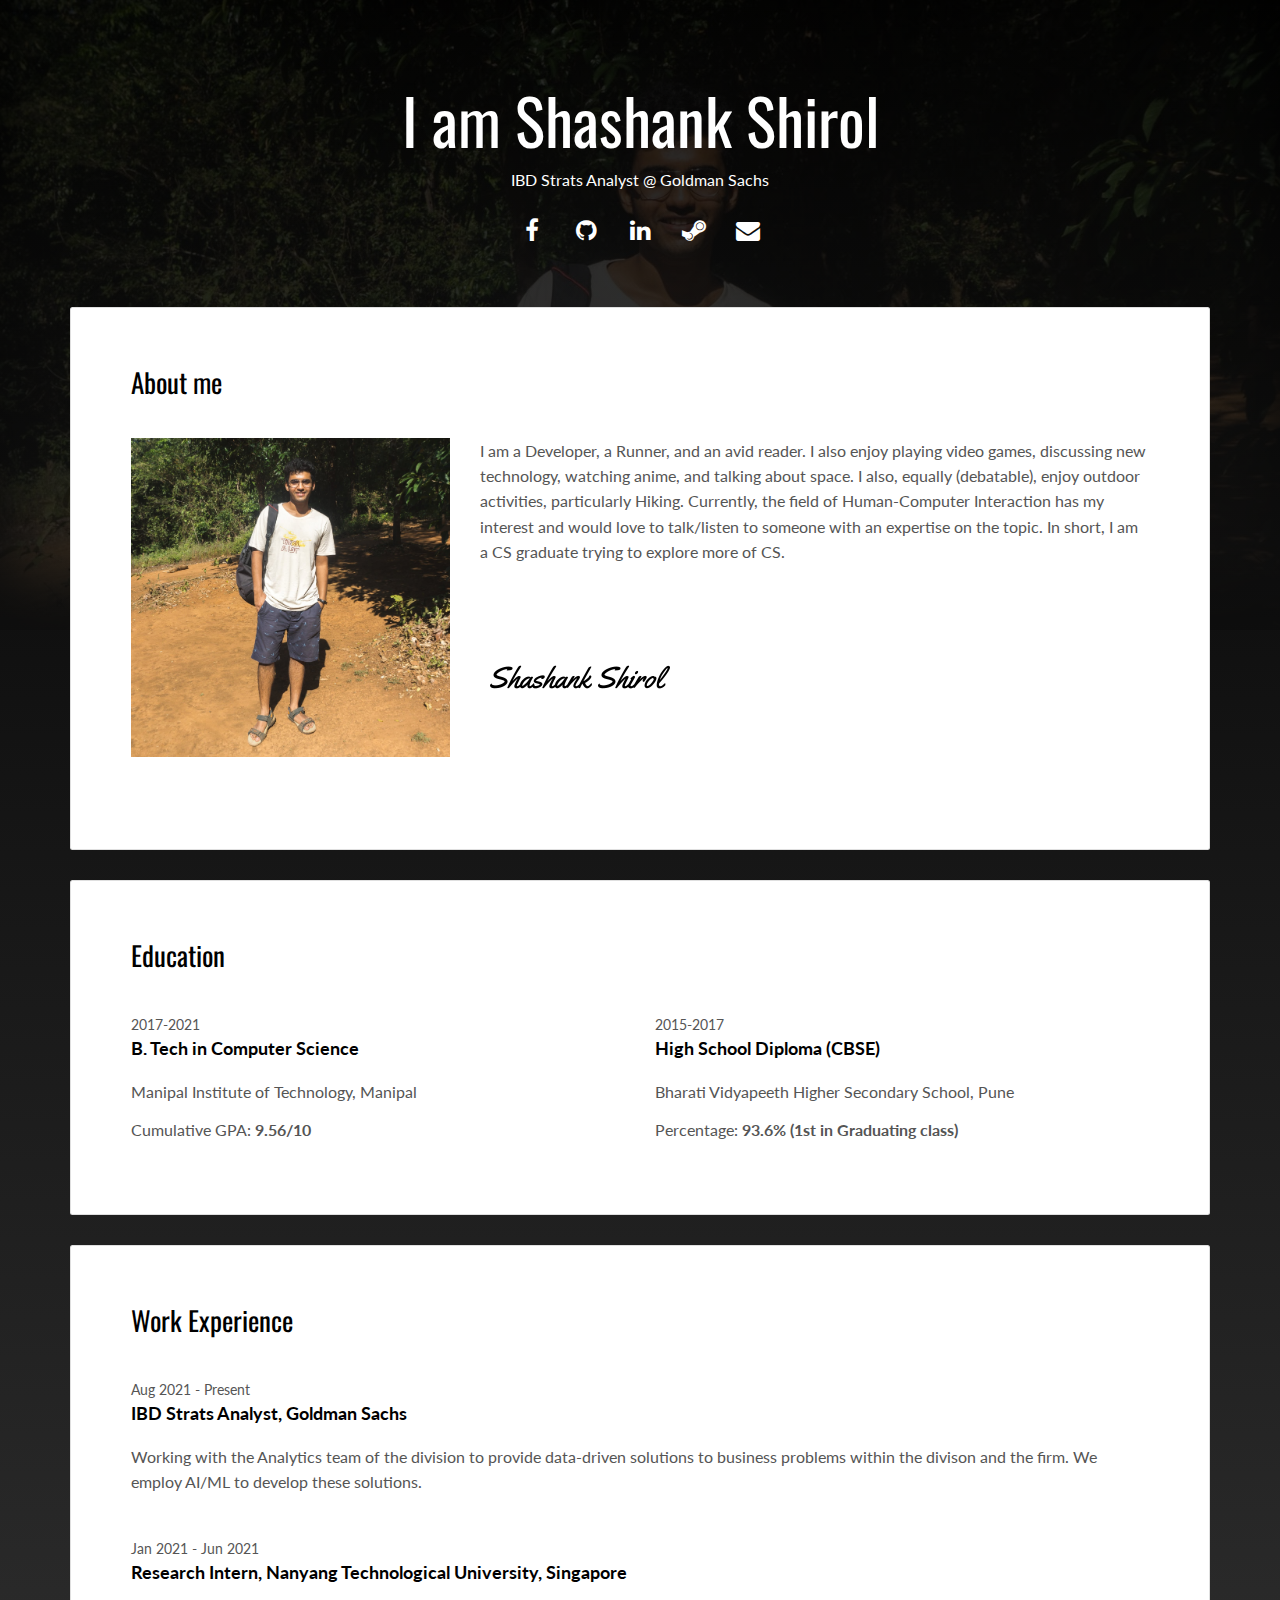
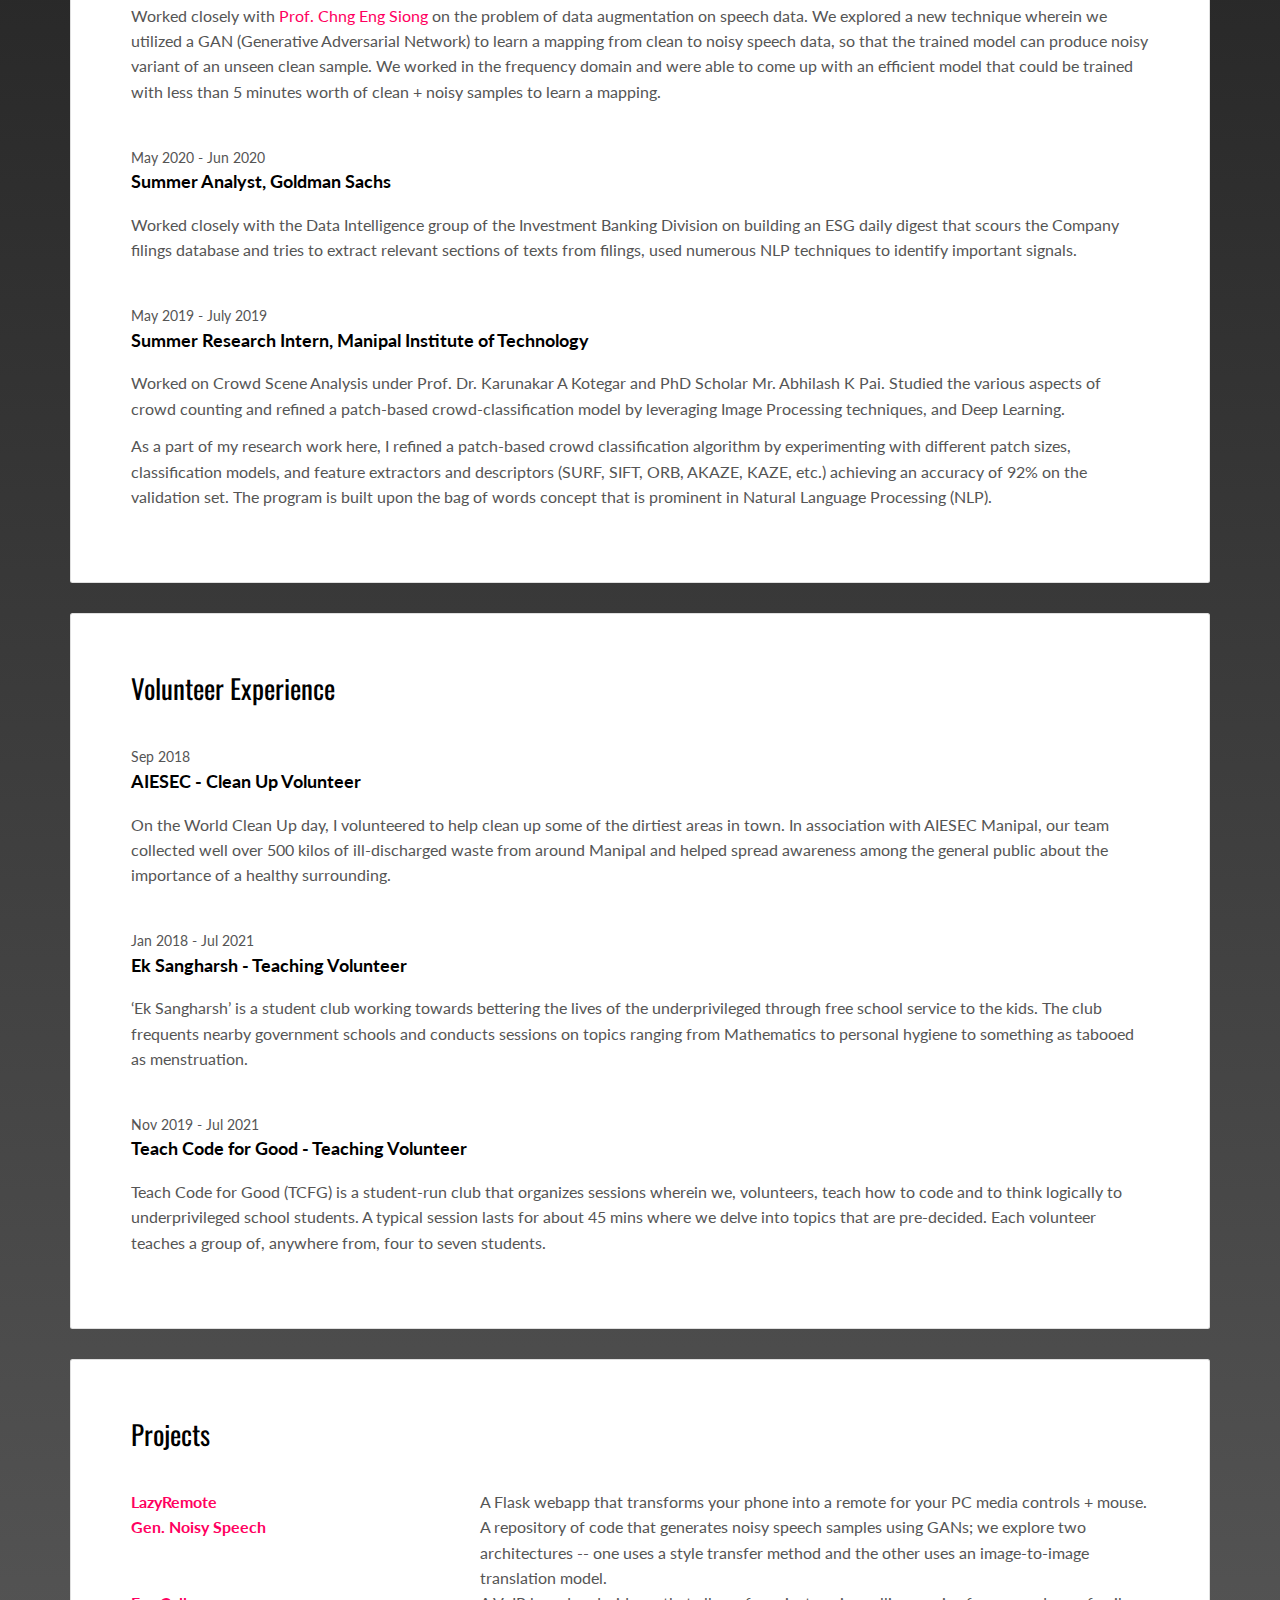
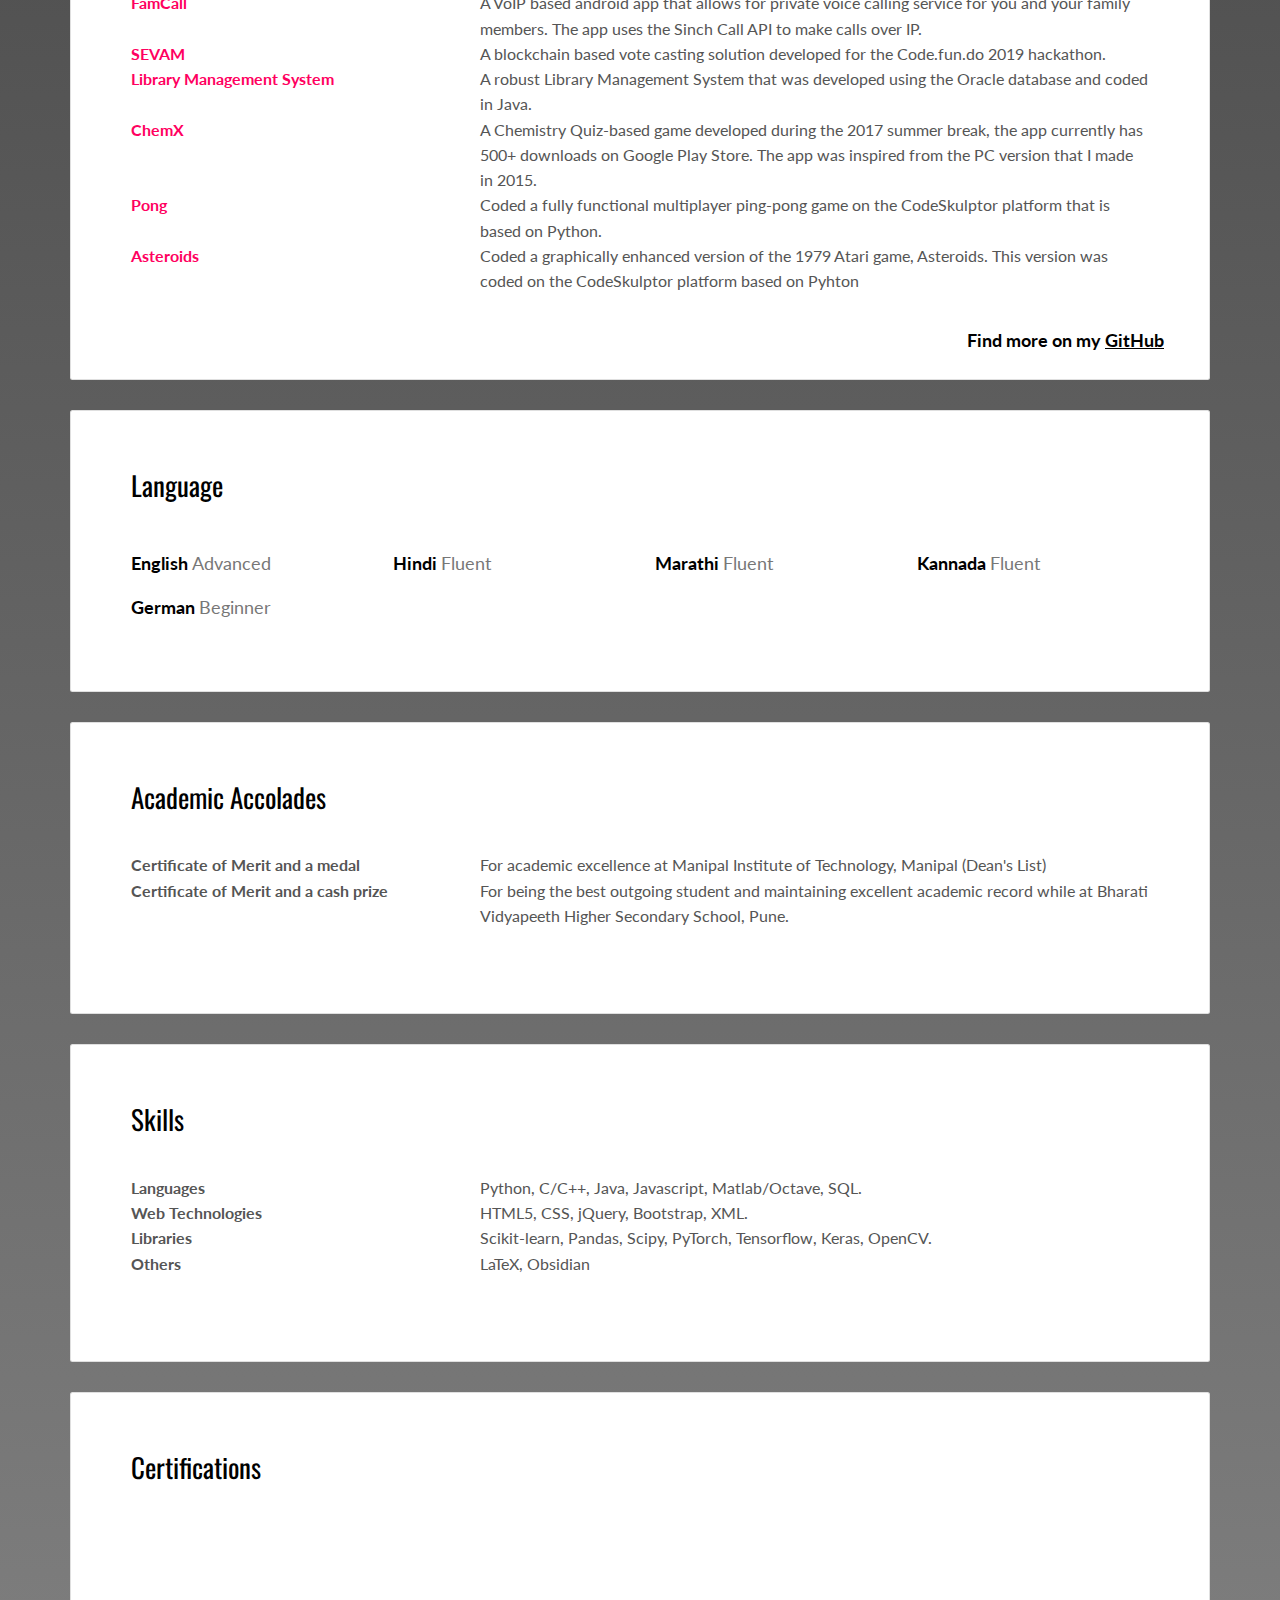
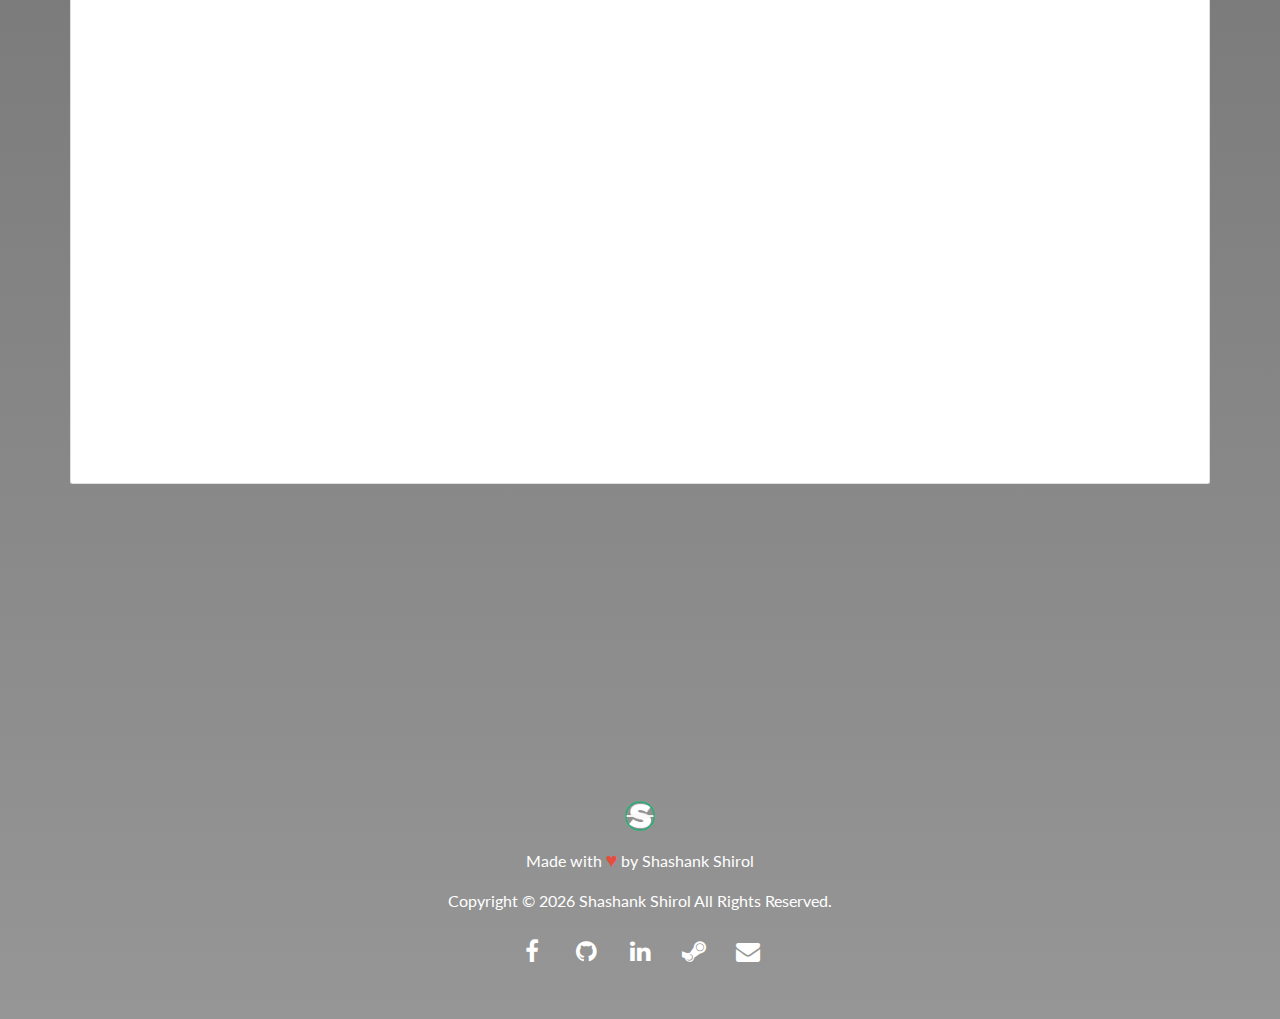
==== commit fc8a6fe6: "rename mooc pdfs" ====
--- a/index.html
+++ b/index.html
@@ -419,7 +419,7 @@
           }
         },
         metaData: {
-          fileName: "MOOC.pdf"
+          fileName: "MOOC Certificates.pdf"
         }
       }, {
         embedMode: "SIZED_CONTAINER",
@@ -440,4 +440,4 @@
 
 </body>
 
-</html>+</html>
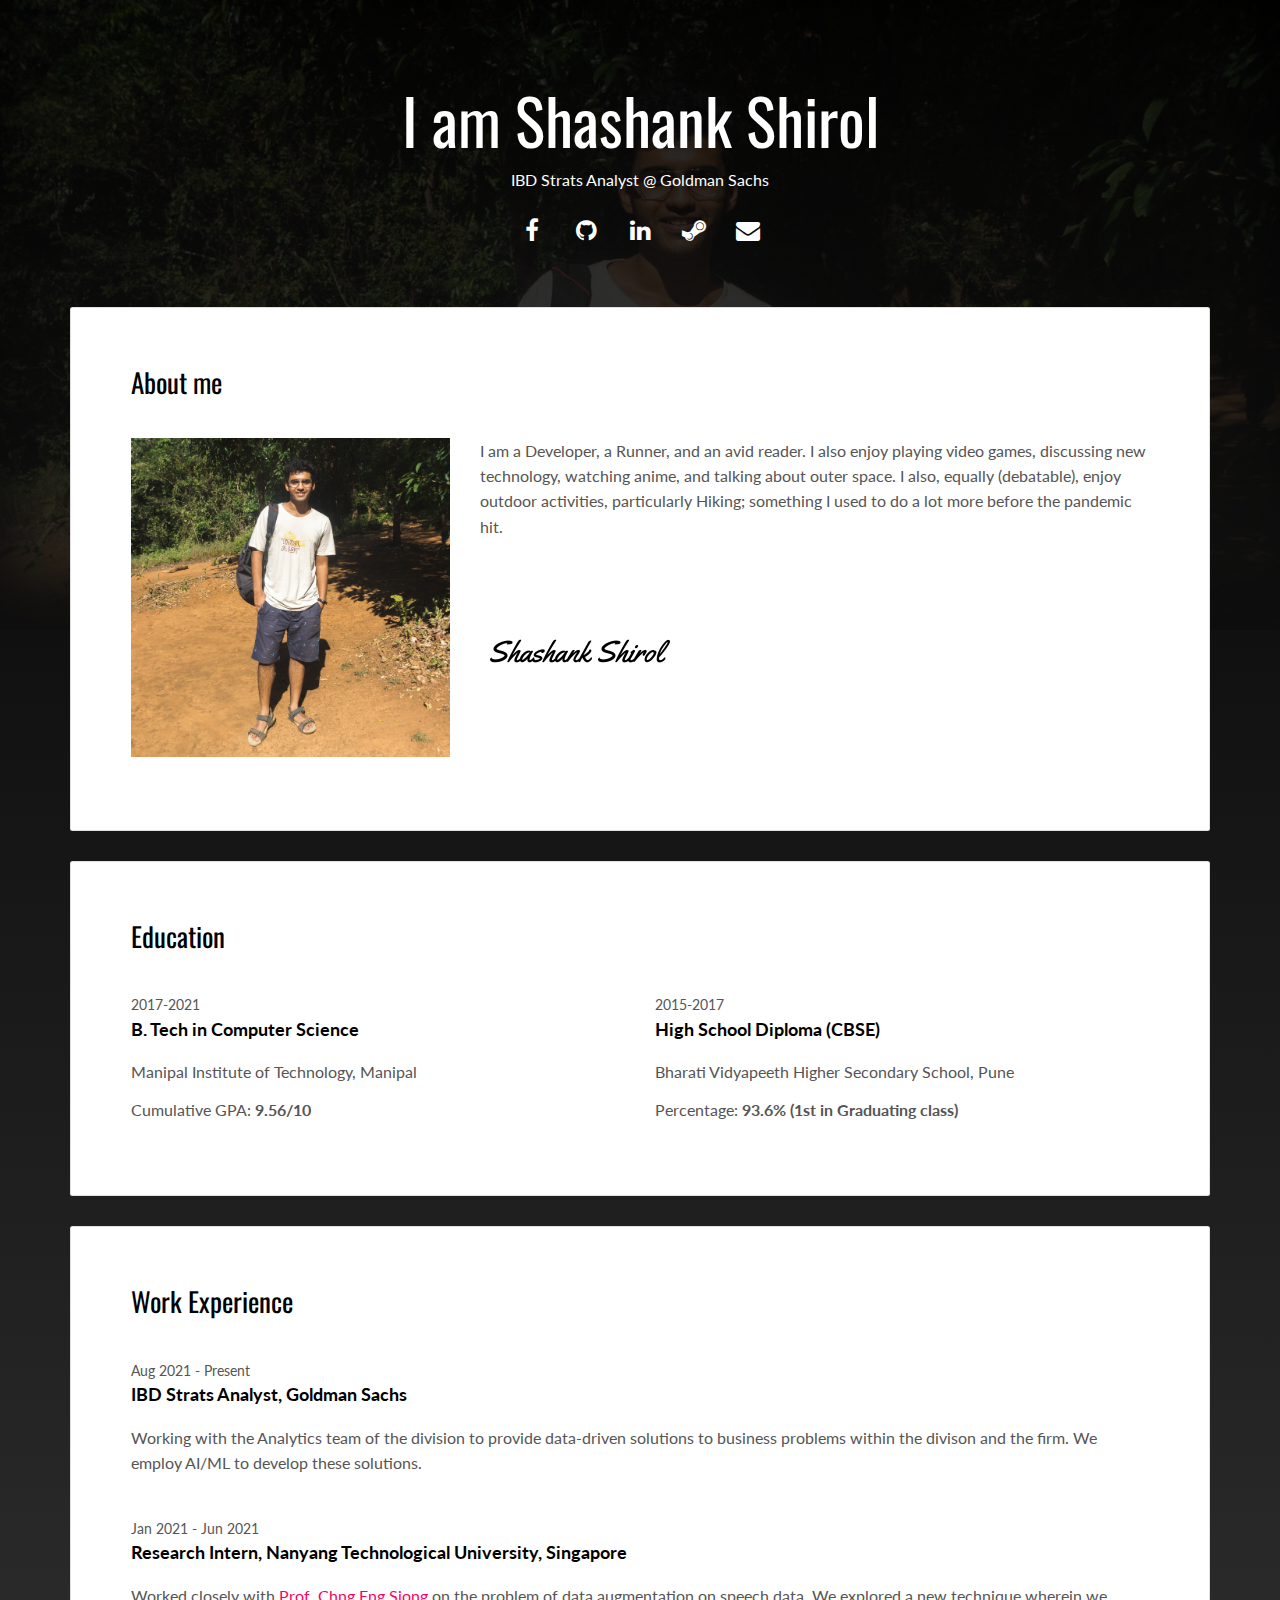
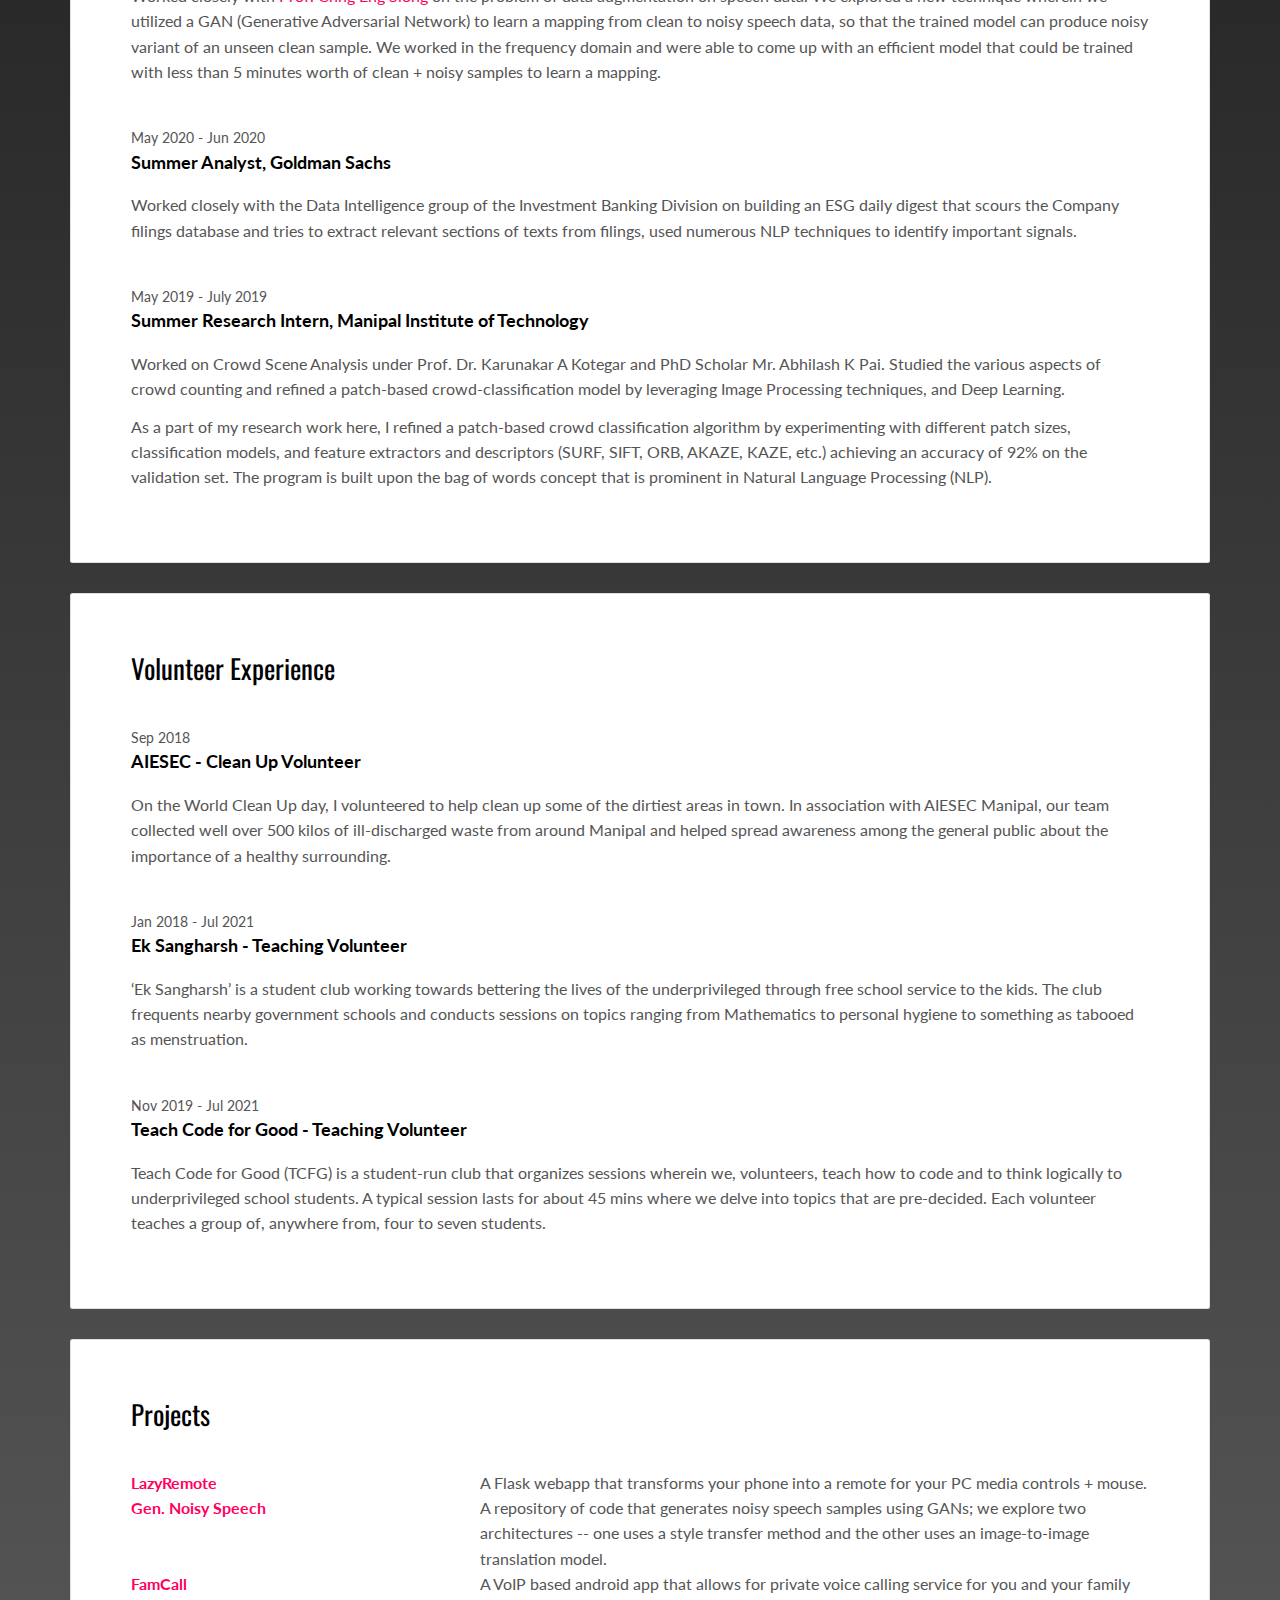
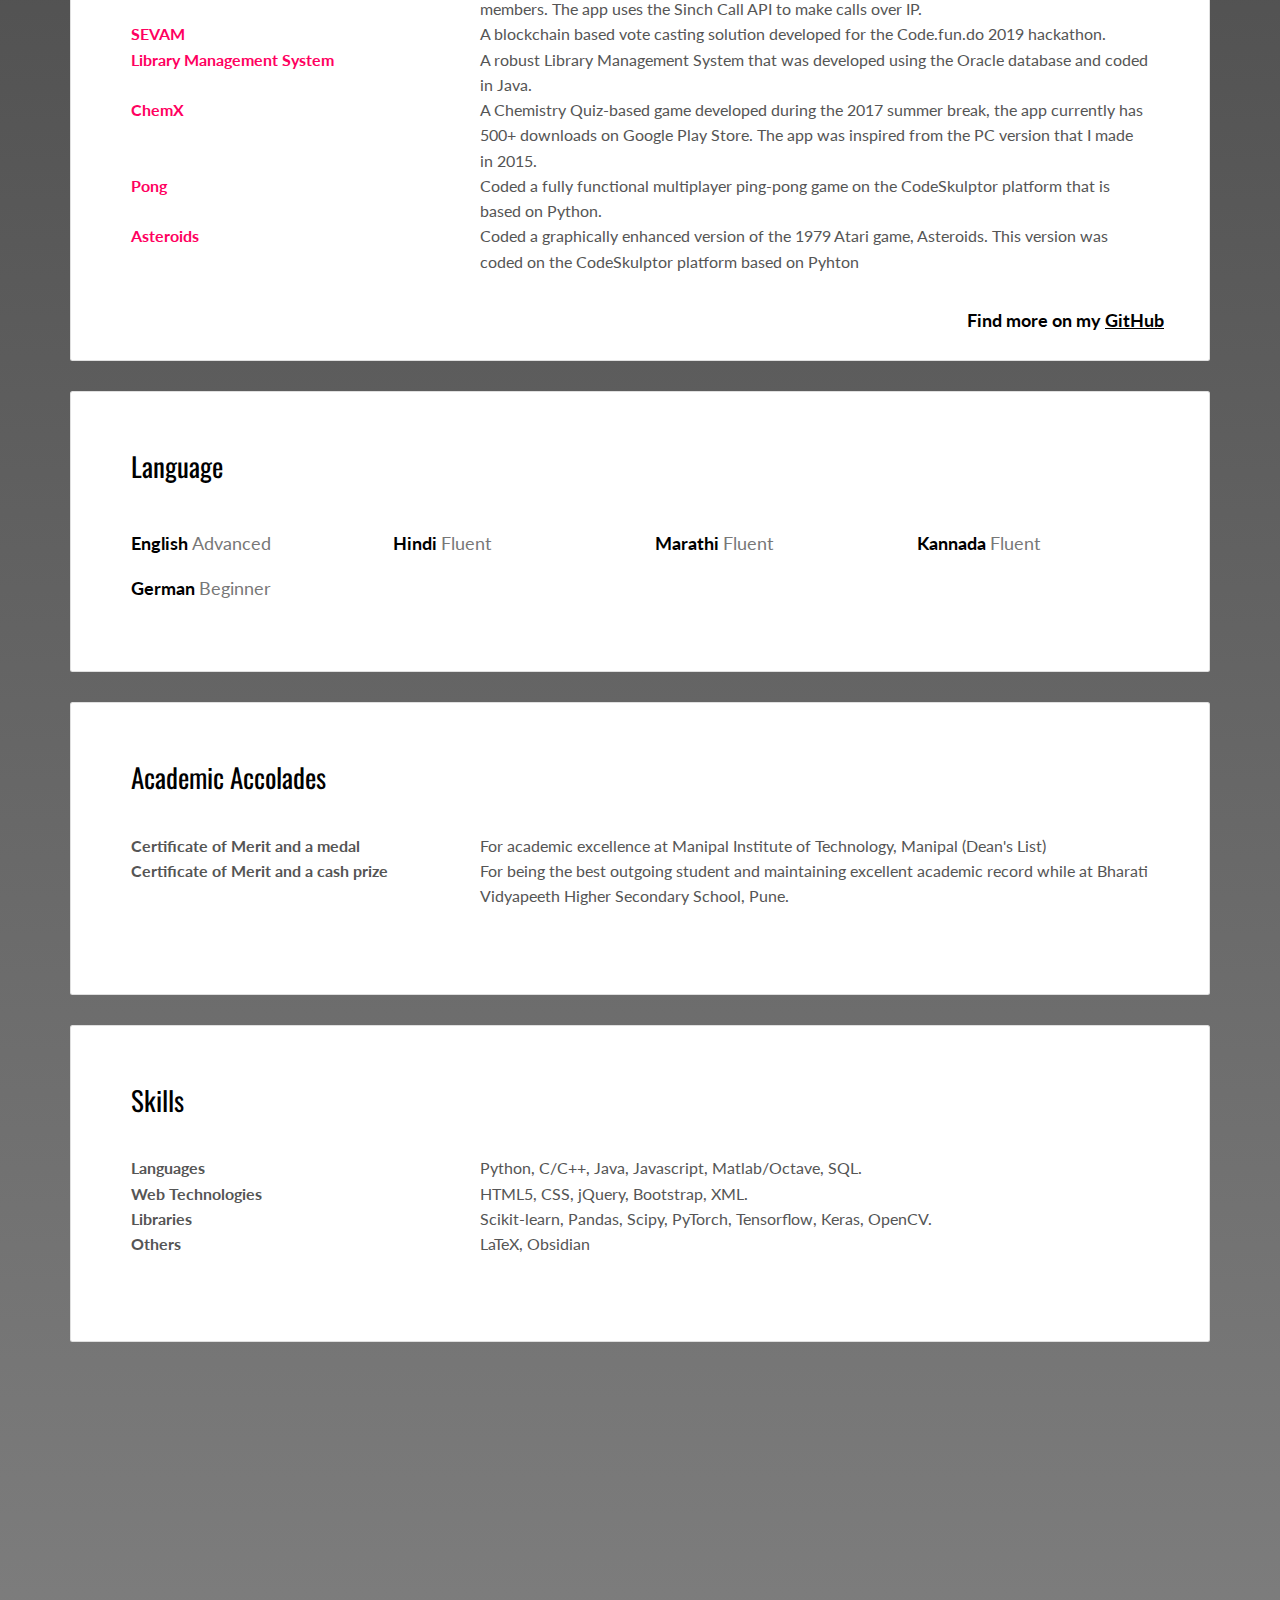
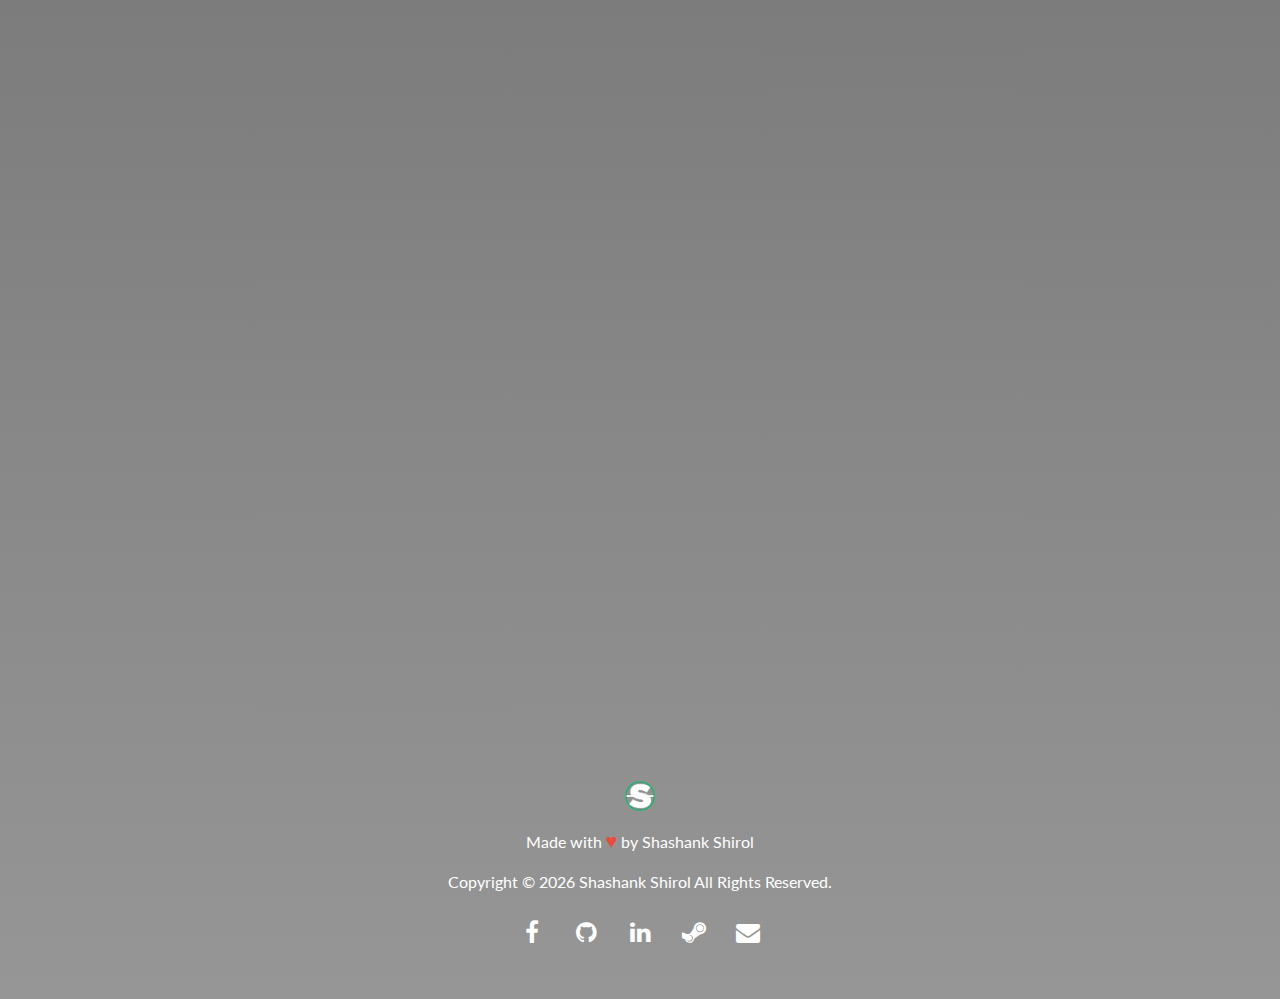
==== commit 15380f9d: "updated main info" ====
--- a/index.html
+++ b/index.html
@@ -82,10 +82,8 @@
                 <div class="col-md-8">
 
                   <p>I am a Developer, a Runner, and an avid reader. I also enjoy playing video games, discussing new
-                    technology, watching anime, and talking about space. I also, equally (debatable), enjoy outdoor
-                    activities, particularly Hiking. Currently, the field of Human-Computer Interaction has my interest
-                    and would love to talk/listen to someone with an expertise on the topic. In short, I am a CS
-                    graduate trying to explore more of CS.</p>
+                    technology, watching anime, and talking about outer space. I also, equally (debatable), enjoy outdoor
+                    activities, particularly Hiking; something I used to do a lot more before the pandemic hit.</p>
                   <p><img src="images/undersign.png" class="img-responsive" alt="sign"></p>
                 </div>
               </div>
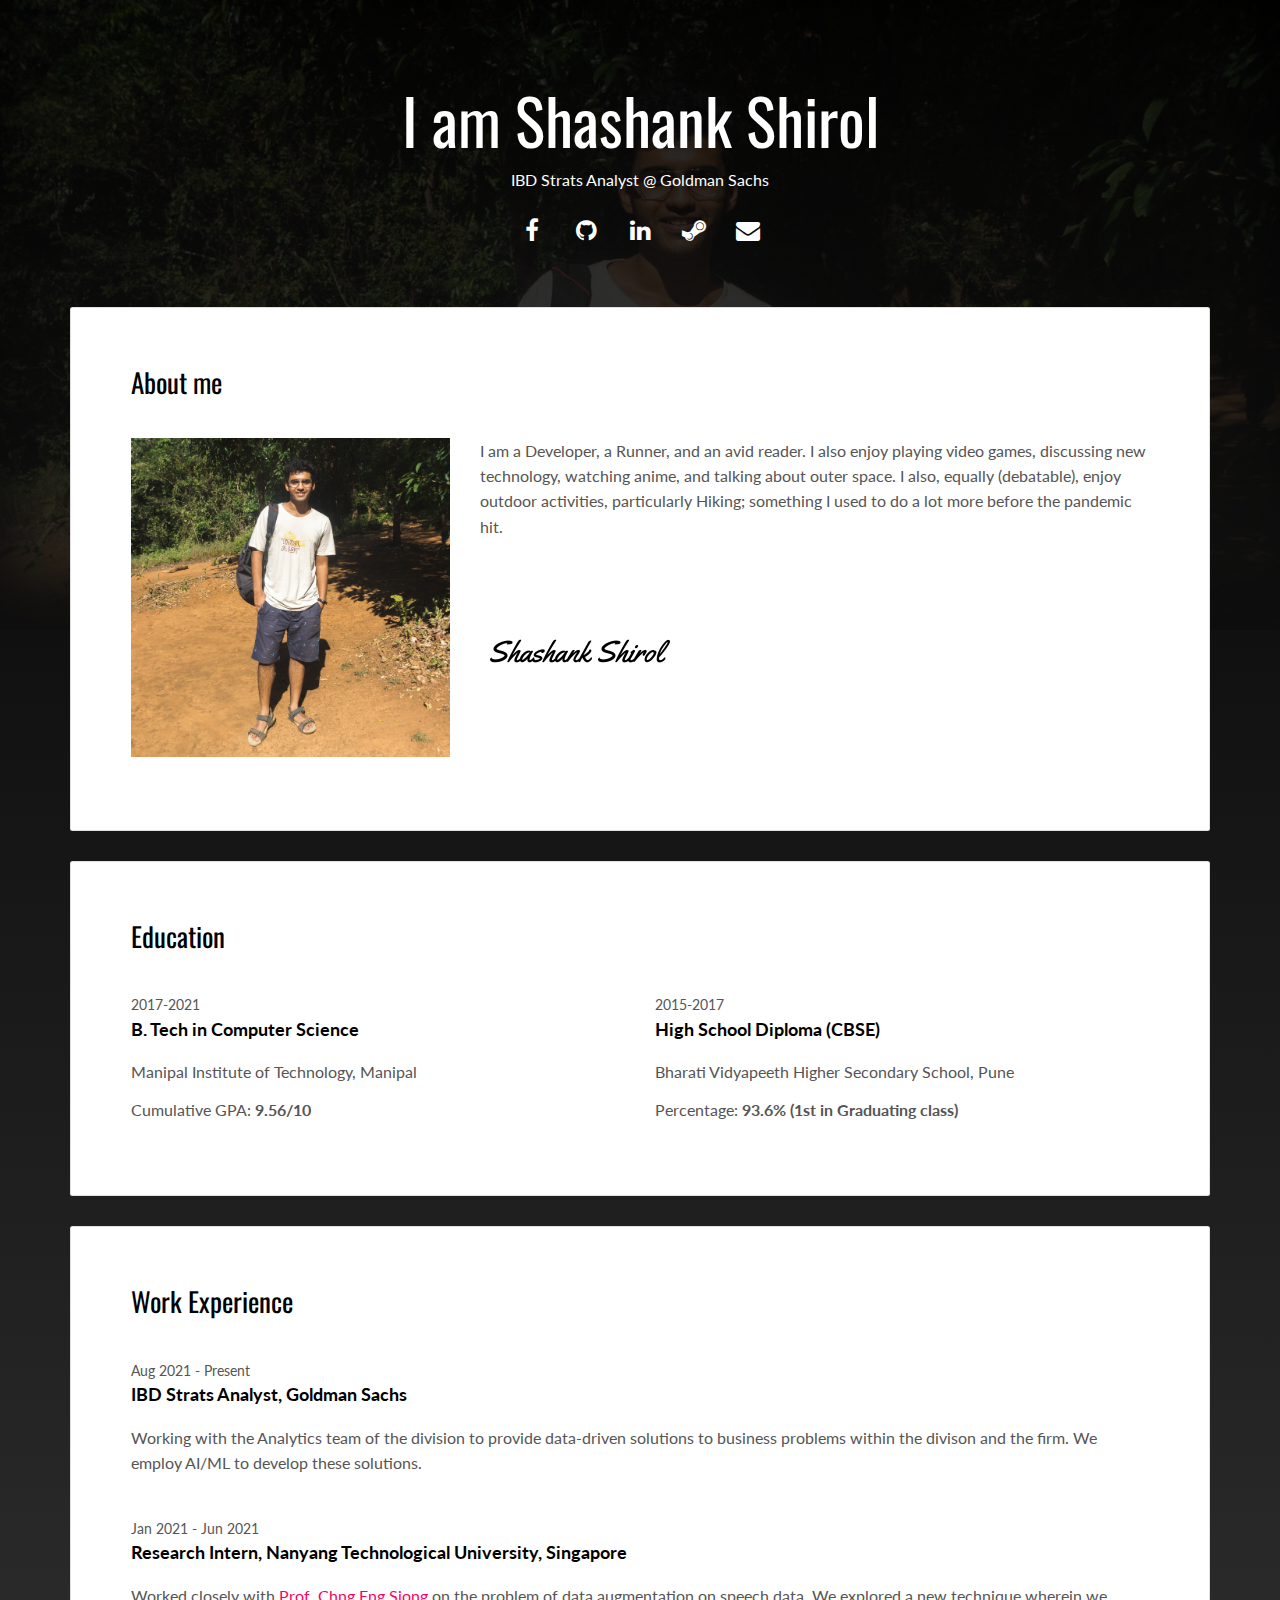
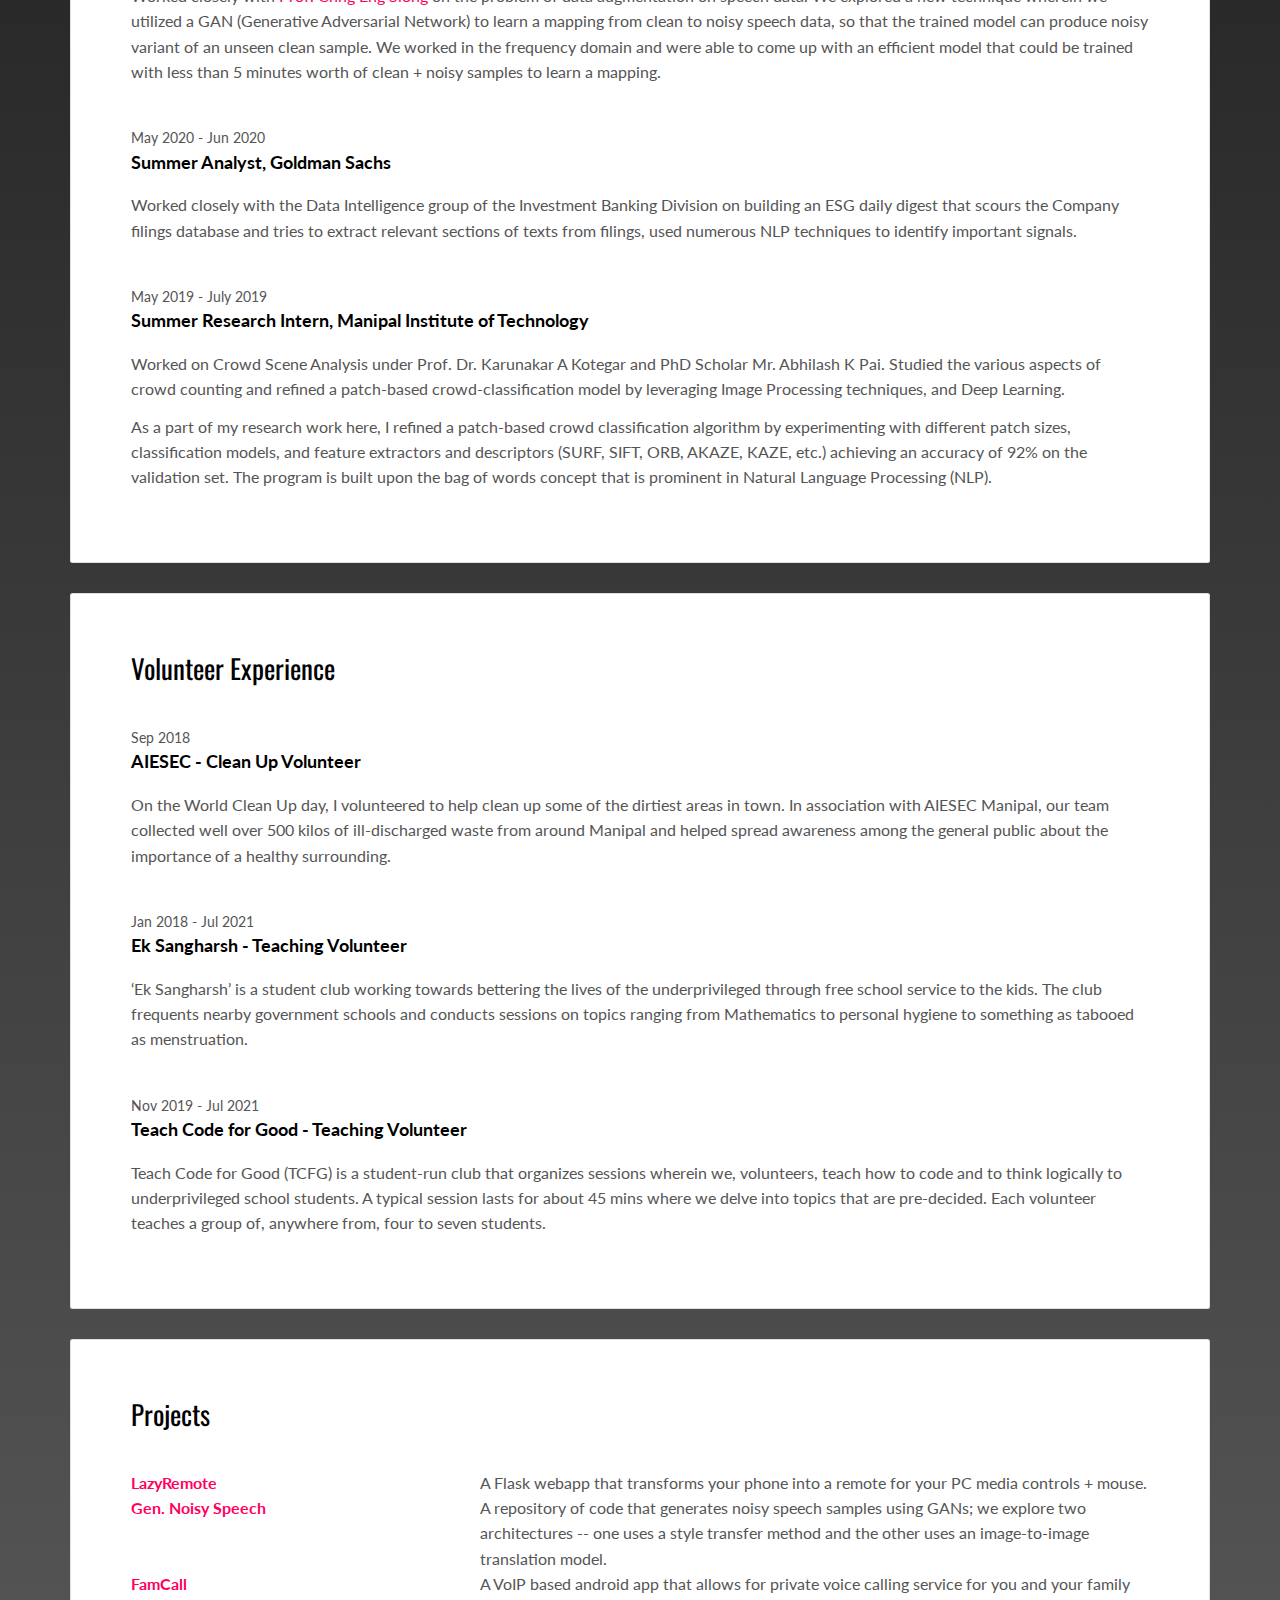
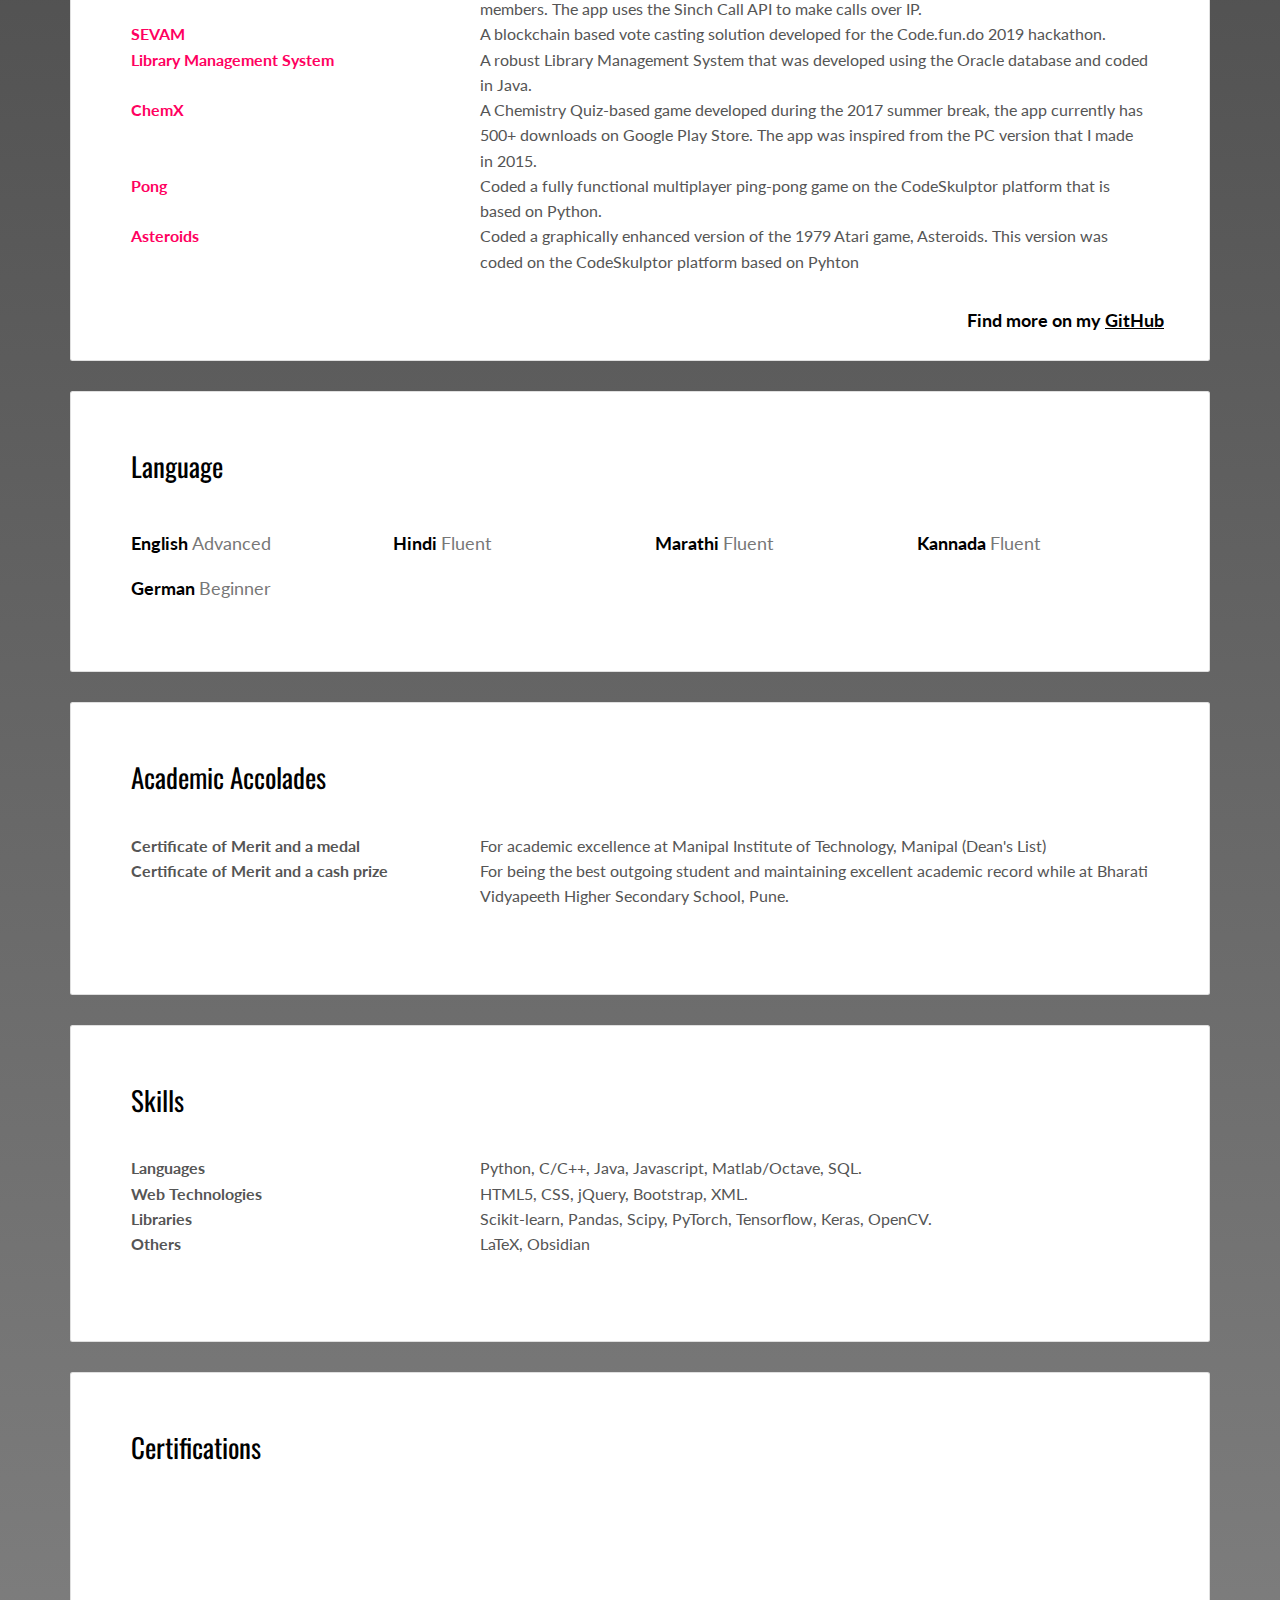
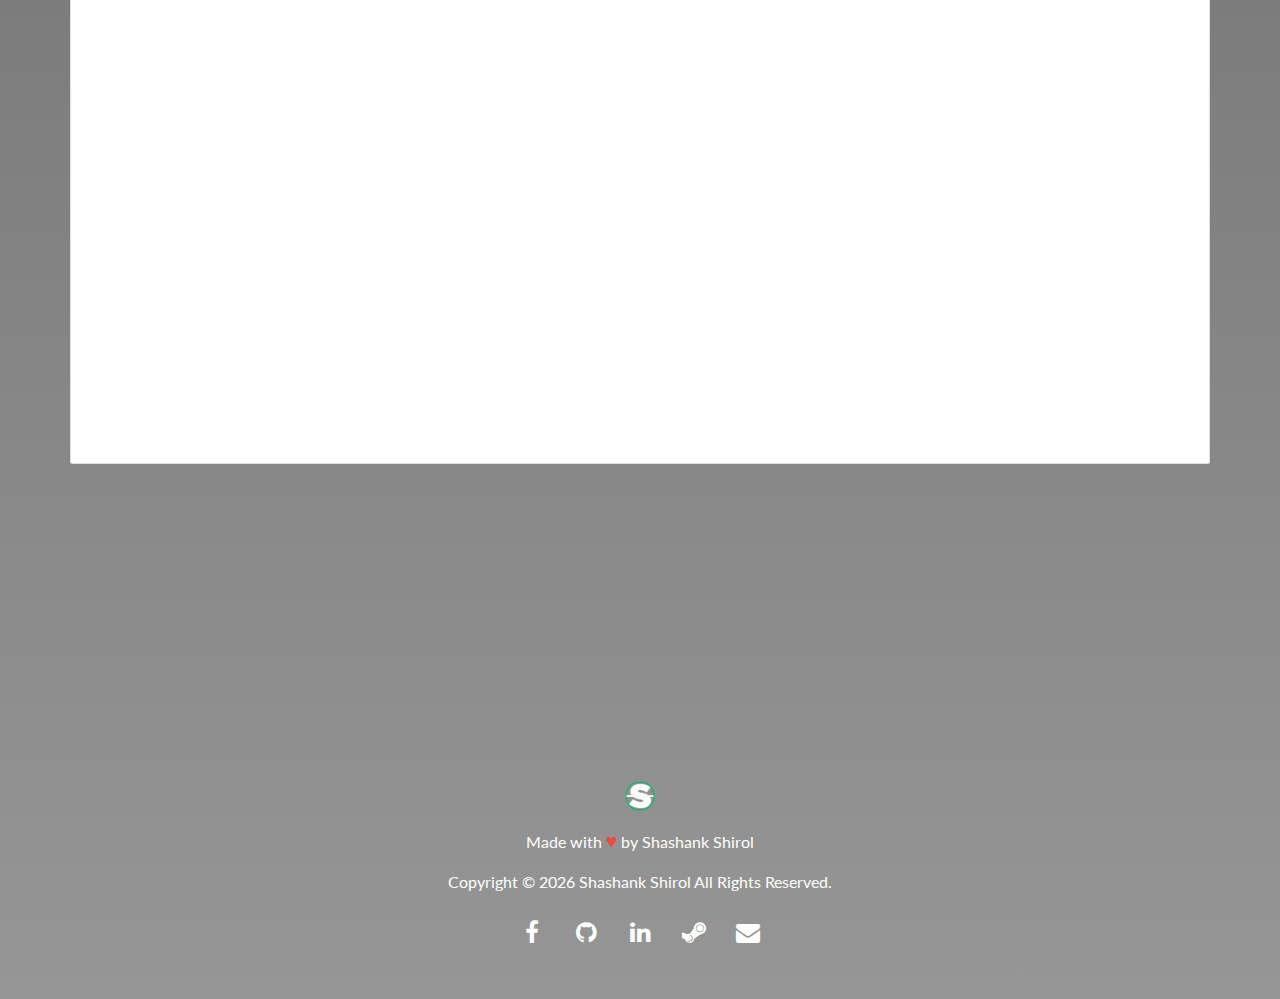
==== commit c9a61c7d: "adding Google Analytics to the Portfolio Page" ====
--- a/index.html
+++ b/index.html
@@ -2,6 +2,16 @@
 <html lang="en">
 
 <head>
+
+  <!-- Google tag (gtag.js) -->
+  <script async src="https://www.googletagmanager.com/gtag/js?id=G-BPPDJWYGCX"></script>
+  <script>
+    window.dataLayer = window.dataLayer || [];
+    function gtag(){dataLayer.push(arguments);}
+    gtag('js', new Date());
+
+    gtag('config', 'G-BPPDJWYGCX');
+  </script>
 
   <meta charset="UTF-8">
   <meta content="IE=edge" http-equiv="X-UA-Compatible">
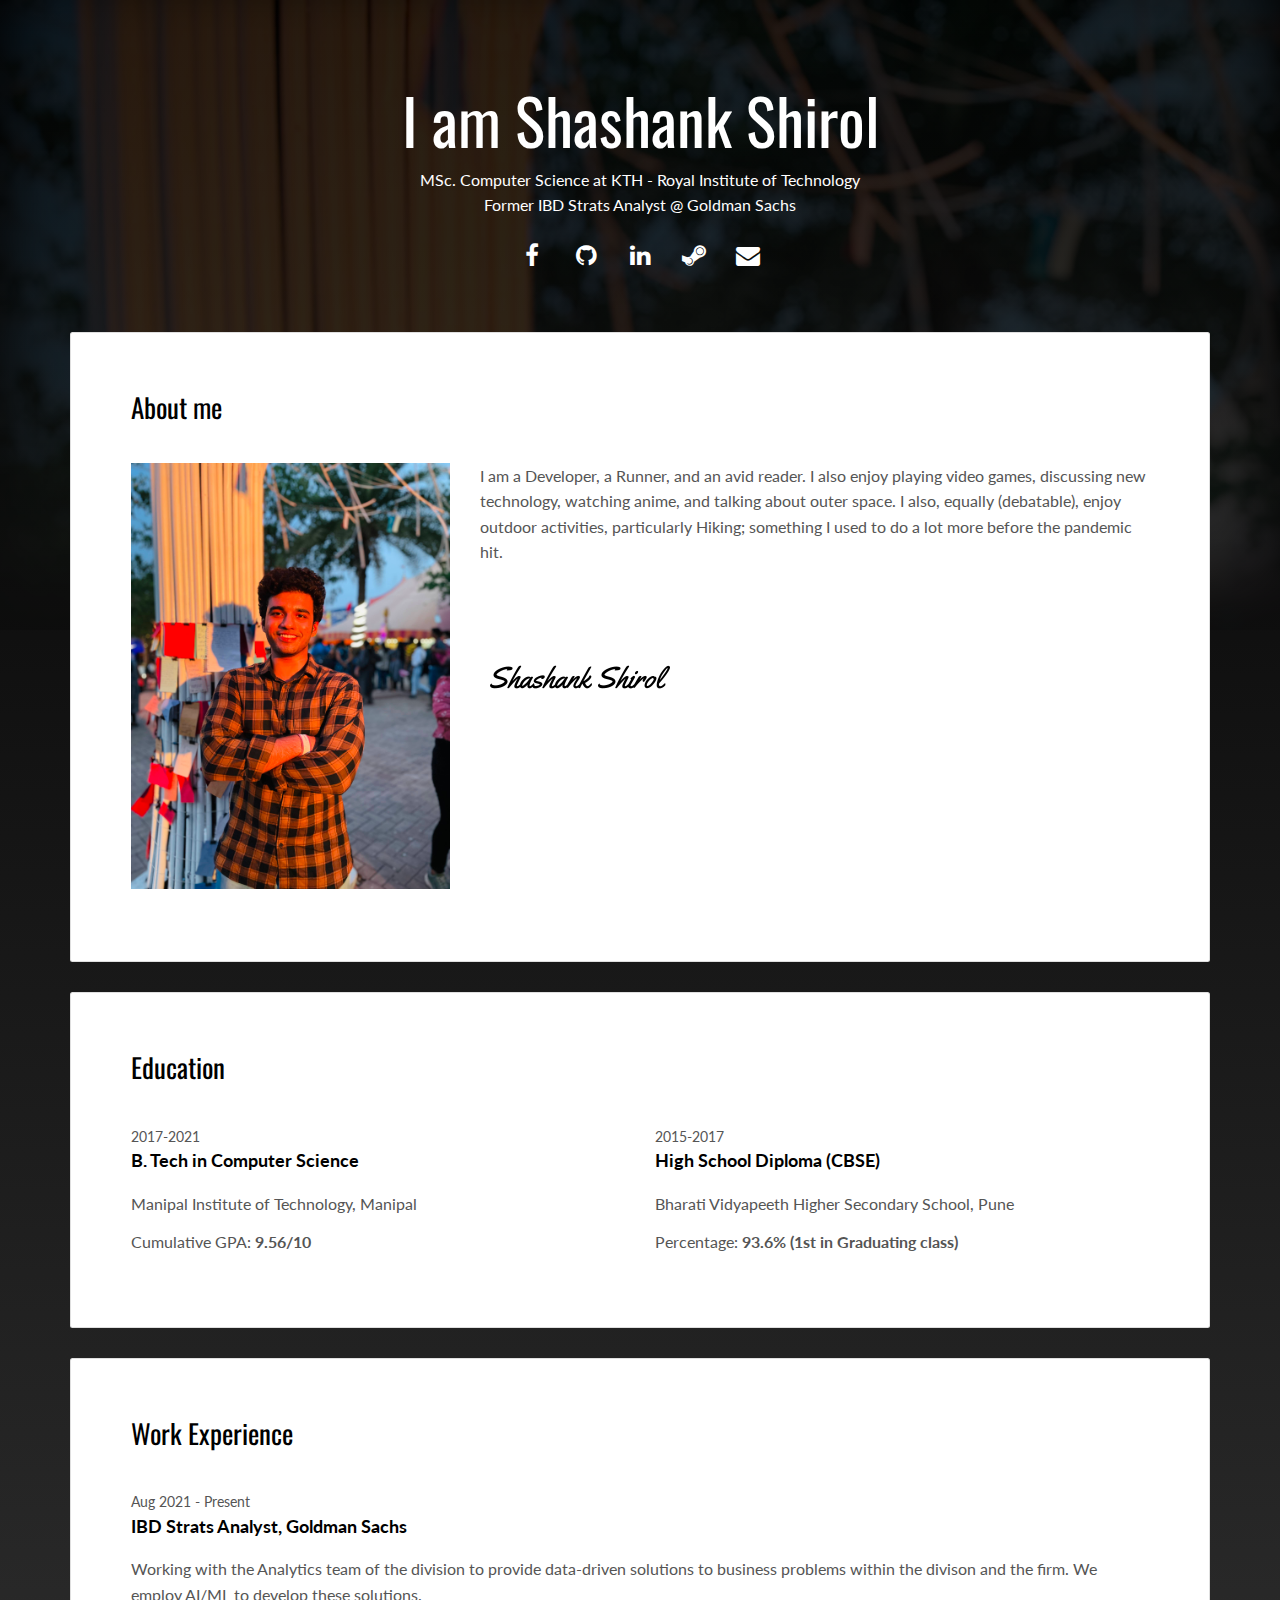
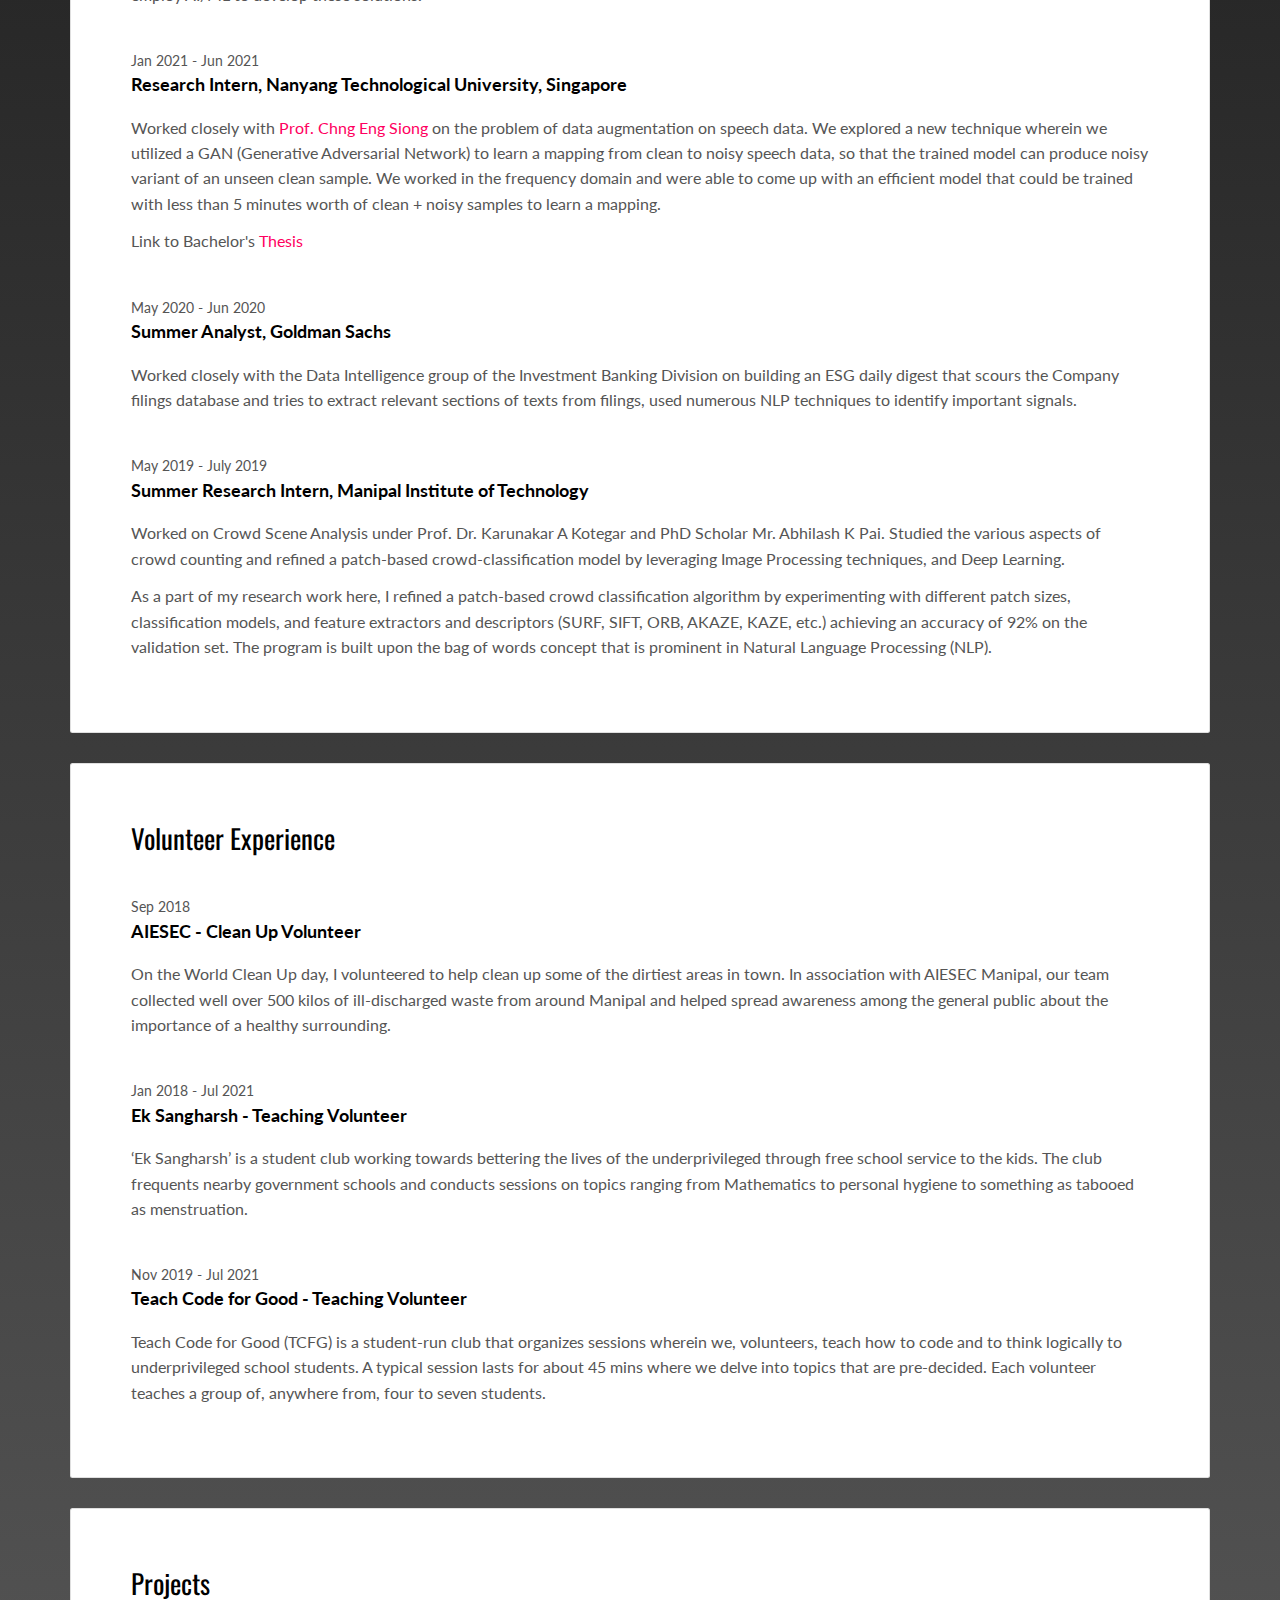
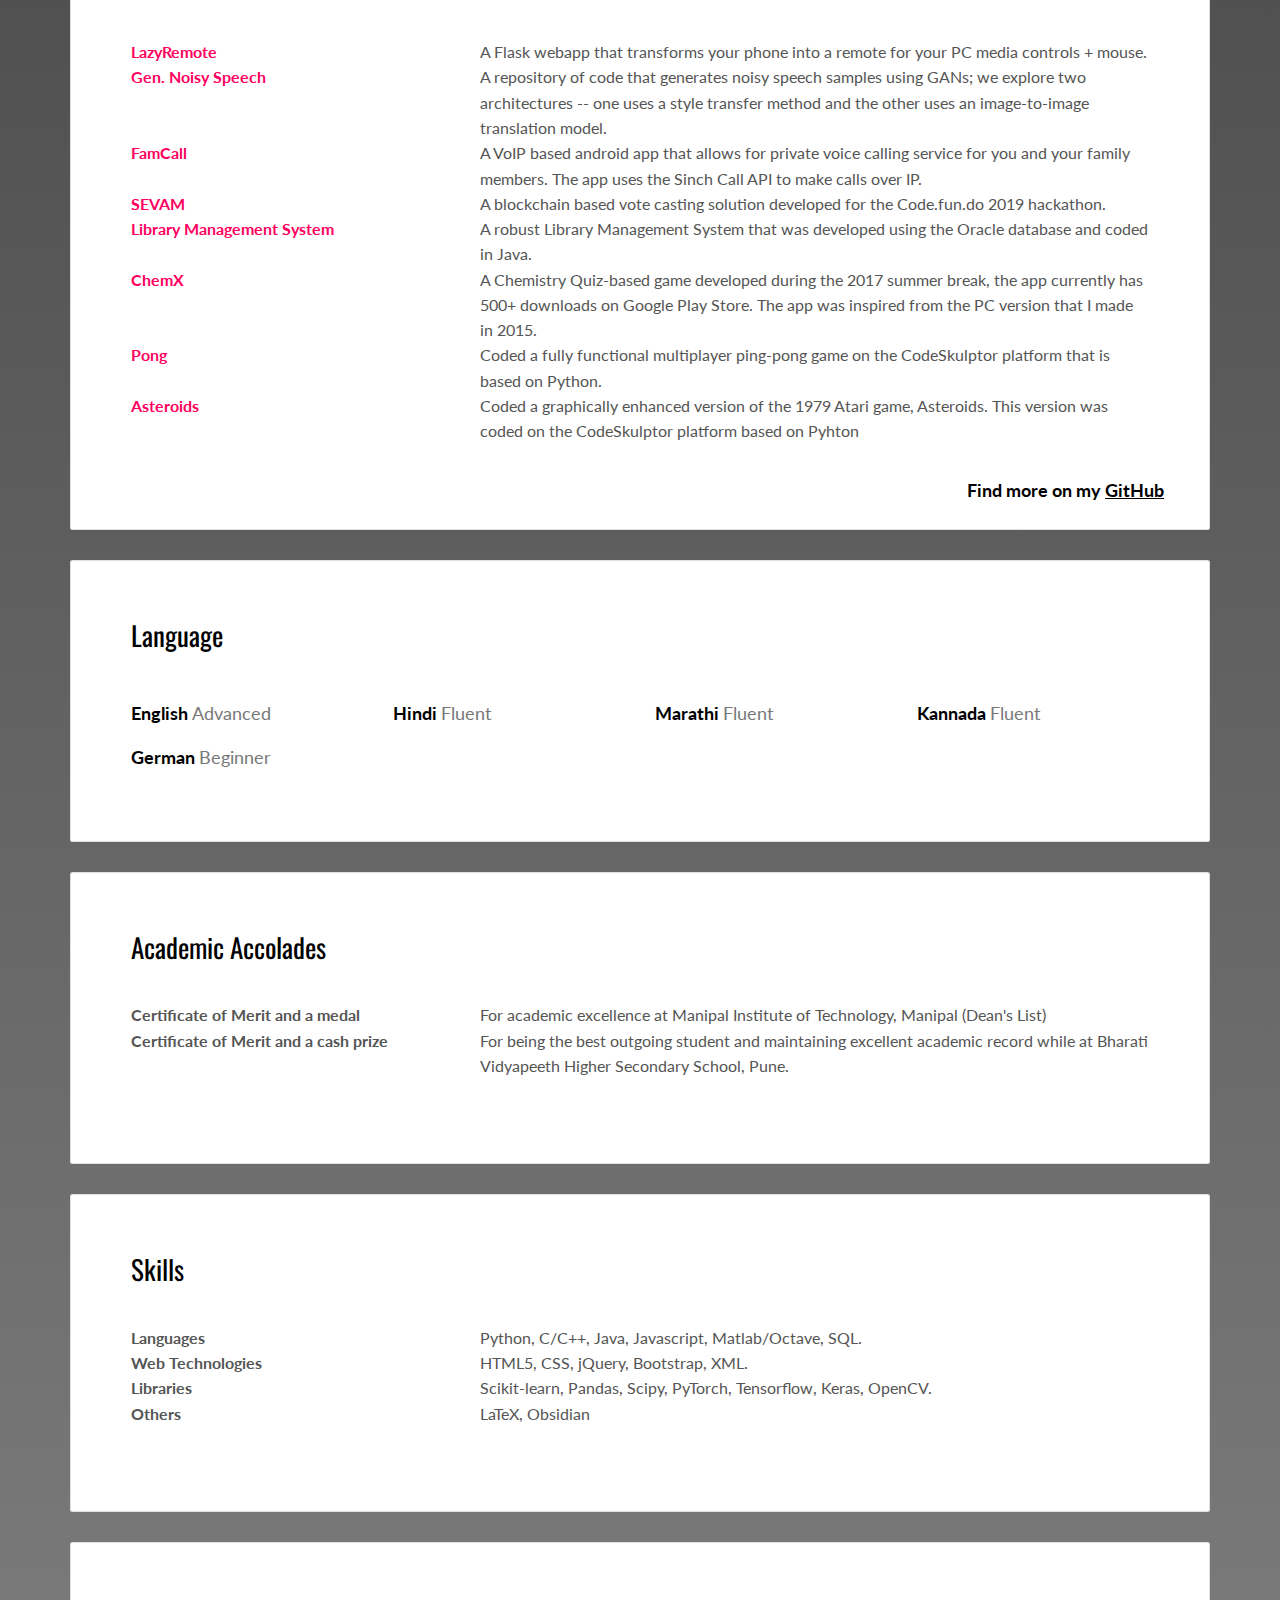
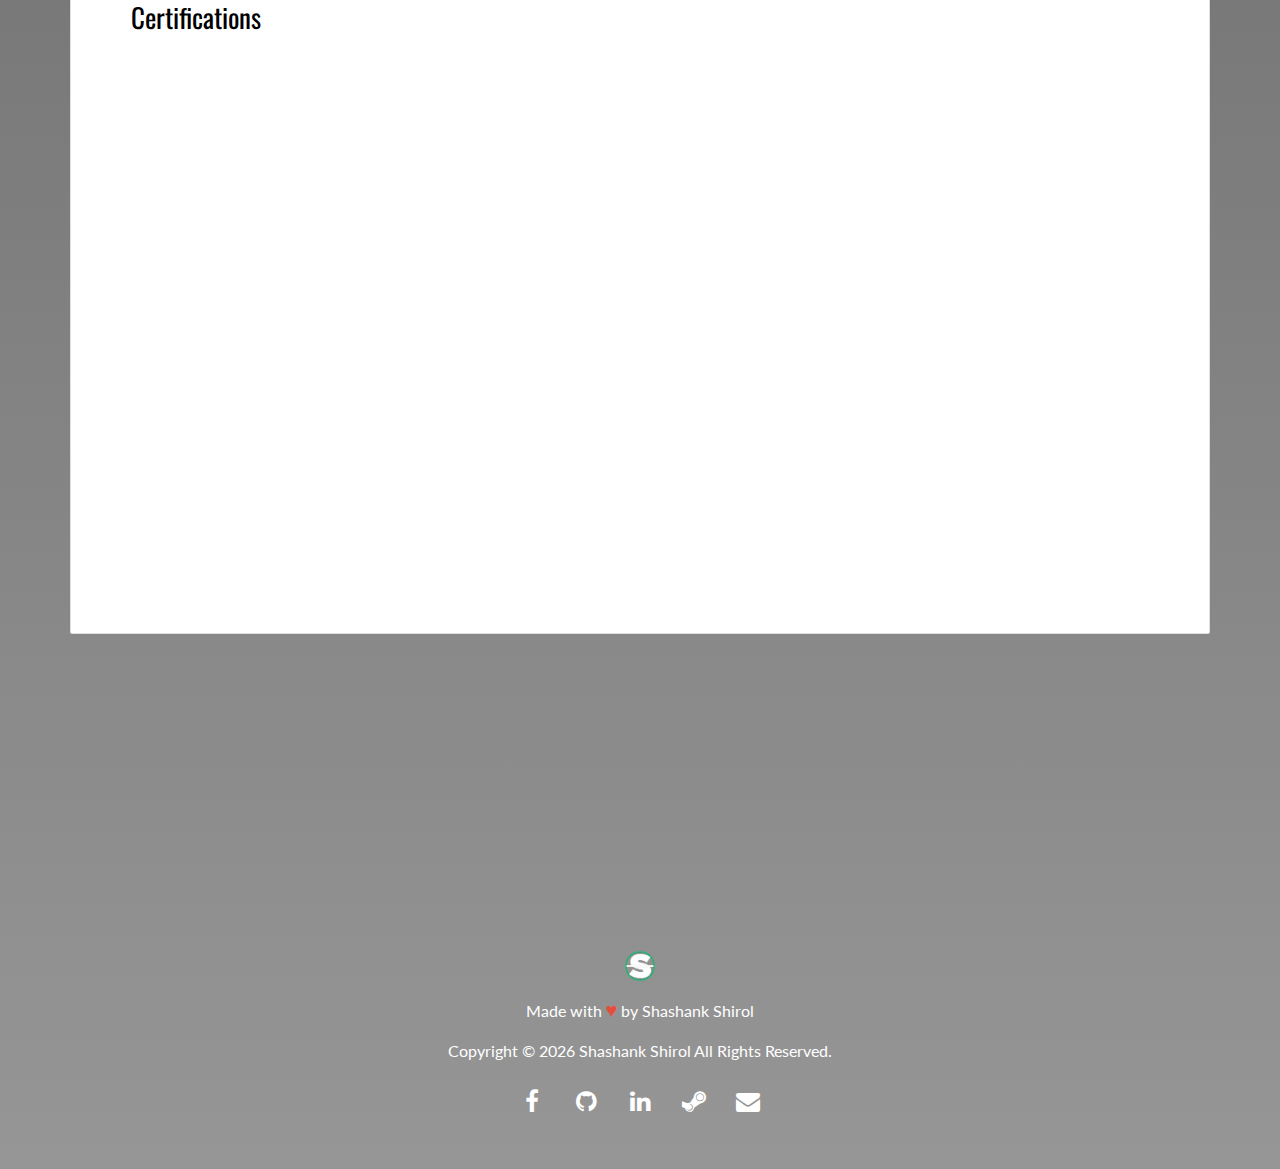
==== commit fc1710de: "added bachelor's thesis, updated picture and introduction-line" ====
--- a/index.html
+++ b/index.html
@@ -48,7 +48,7 @@
     <header class="white-text-container section-container">
       <div class="text-center">
         <h1>I am Shashank Shirol</h1>
-        <p>IBD Strats Analyst @ Goldman Sachs</p>
+        <p>MSc. Computer Science at KTH - Royal Institute of Technology<br>Former IBD Strats Analyst @ Goldman Sachs</p>
         <p>
           <a class="fa-icon fa-icon-2x" id="icons" href="https://www.facebook.com/shashank.shirol.1" title="Facebook"
             target="_blank">
@@ -150,6 +150,9 @@
                   unseen clean sample.
                   We worked in the frequency domain and were able to come up with an efficient model that could be
                   trained with less than 5 minutes worth of clean + noisy samples to learn a mapping.</p>
+                <p>
+                  Link to Bachelor's <a href="assets/pdfs/shan-bachelor-thesis.pdf">Thesis</a>
+                </p>
               </div>
 
               <div class="work-experience">
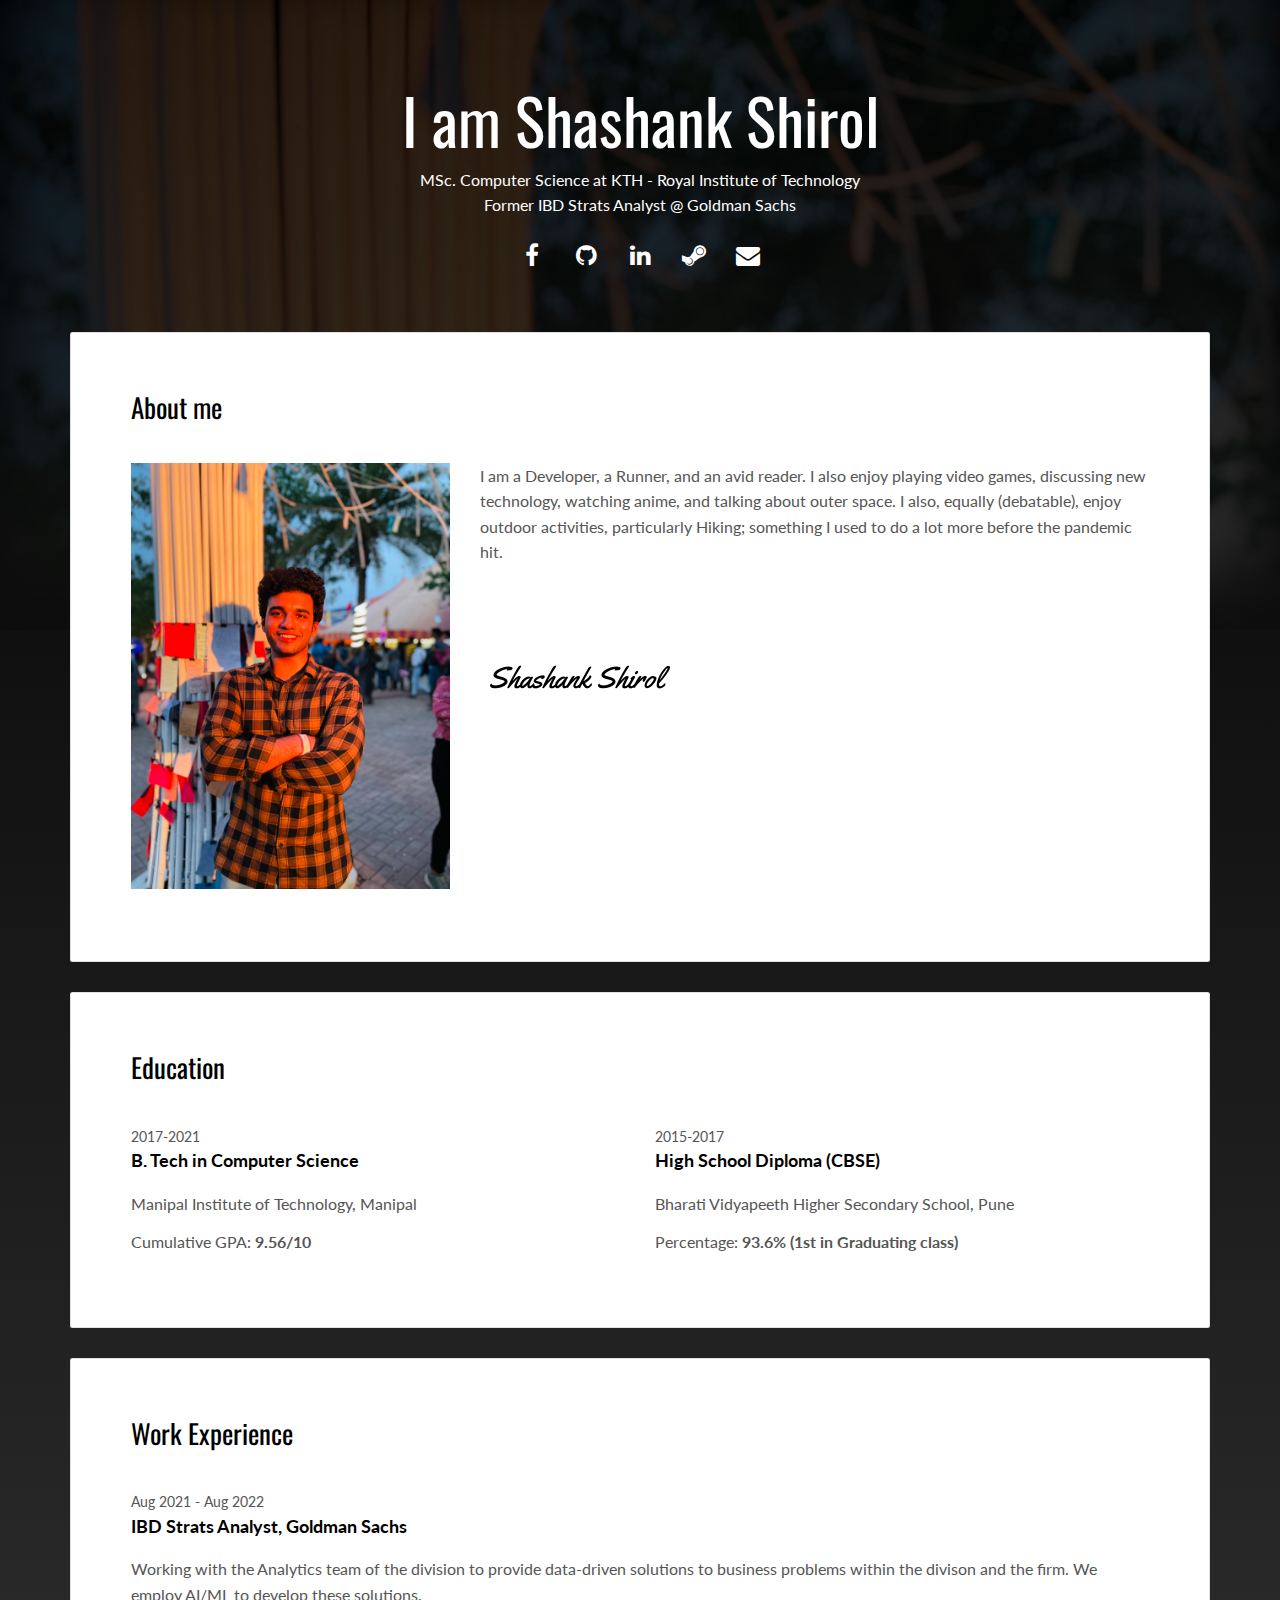
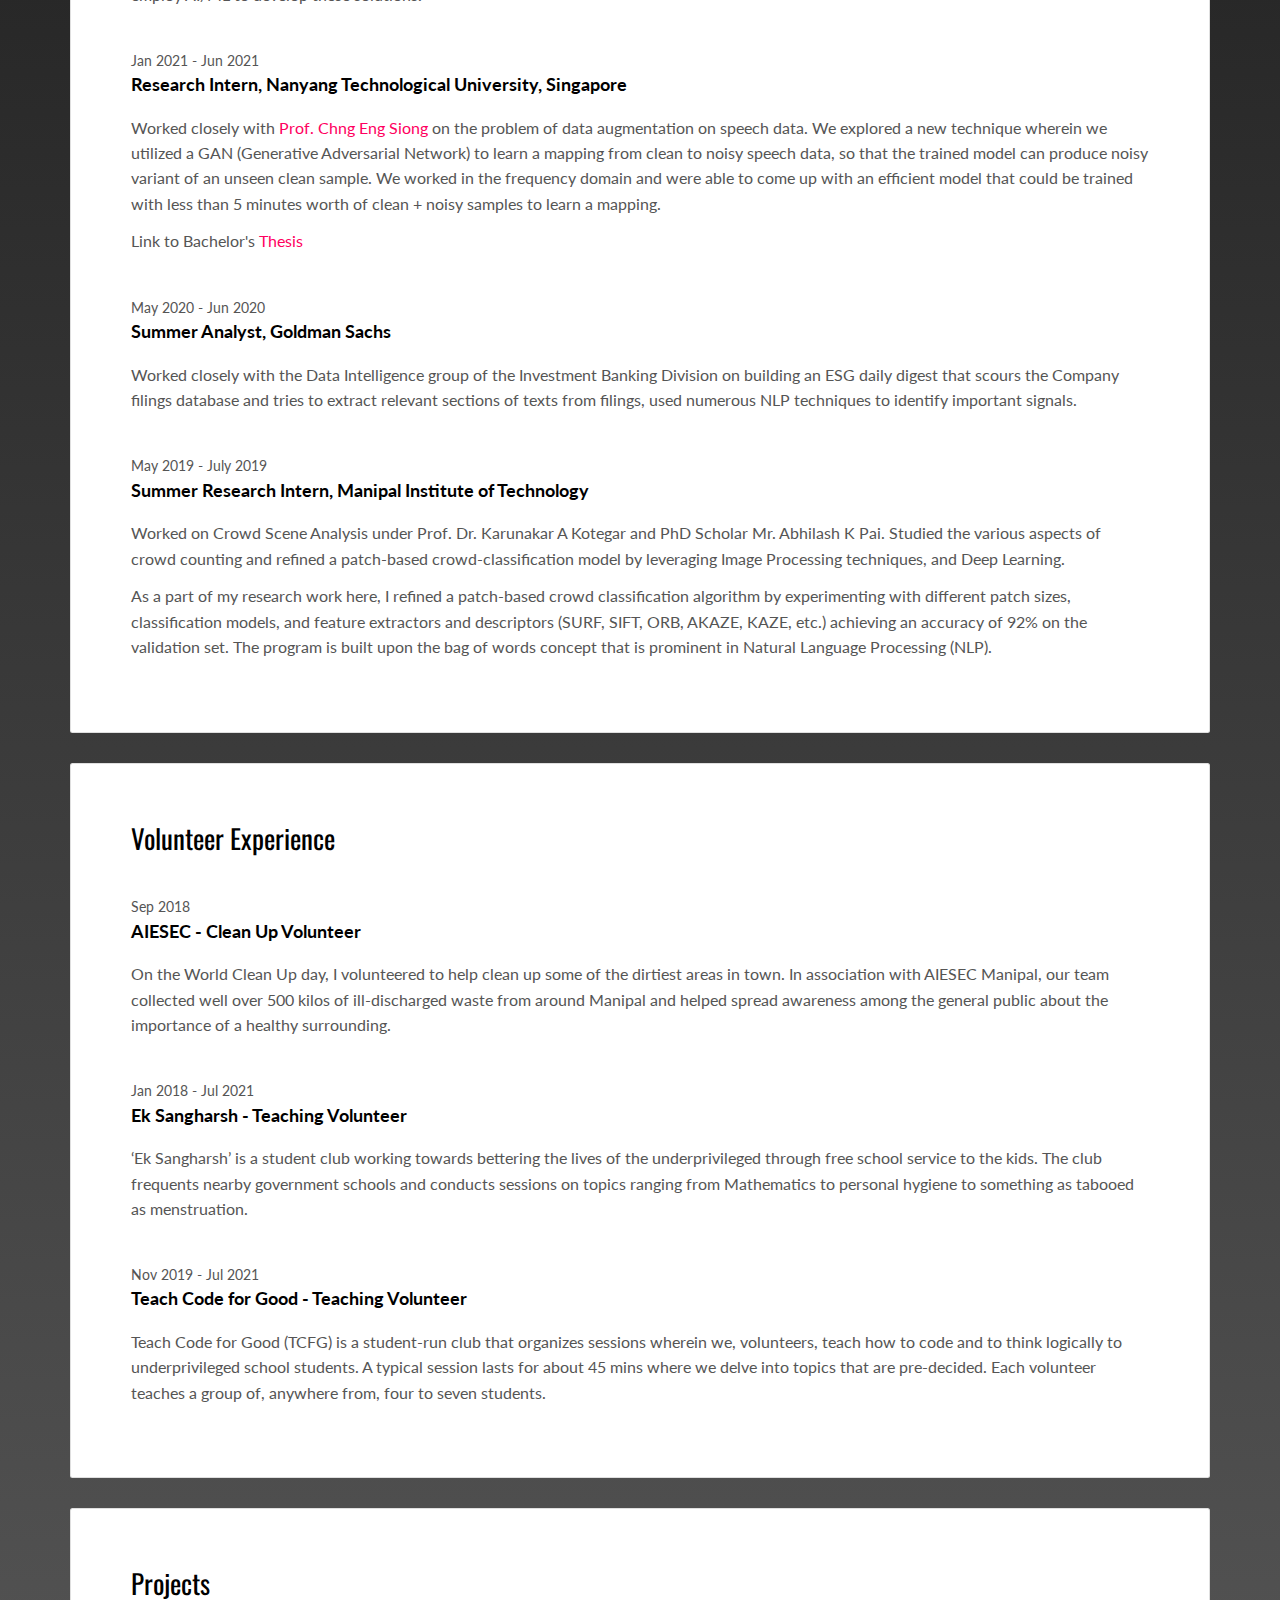
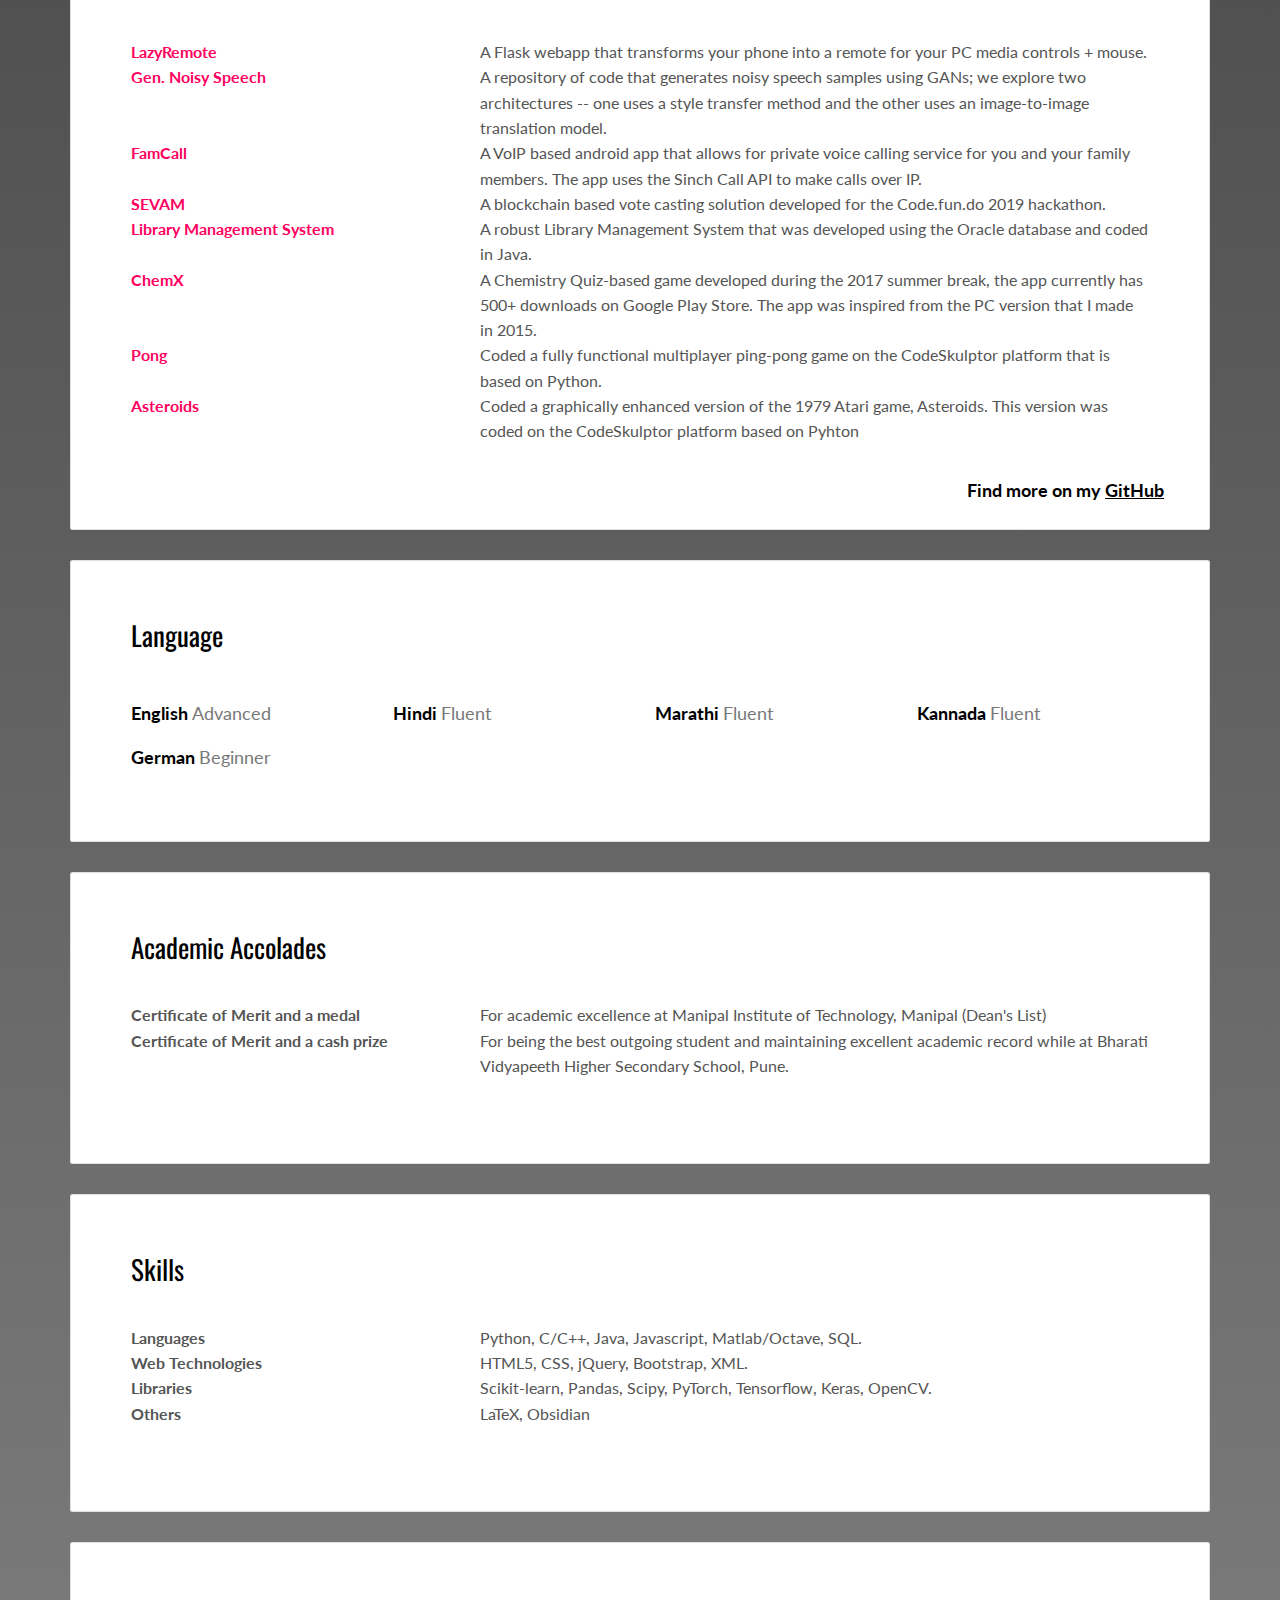
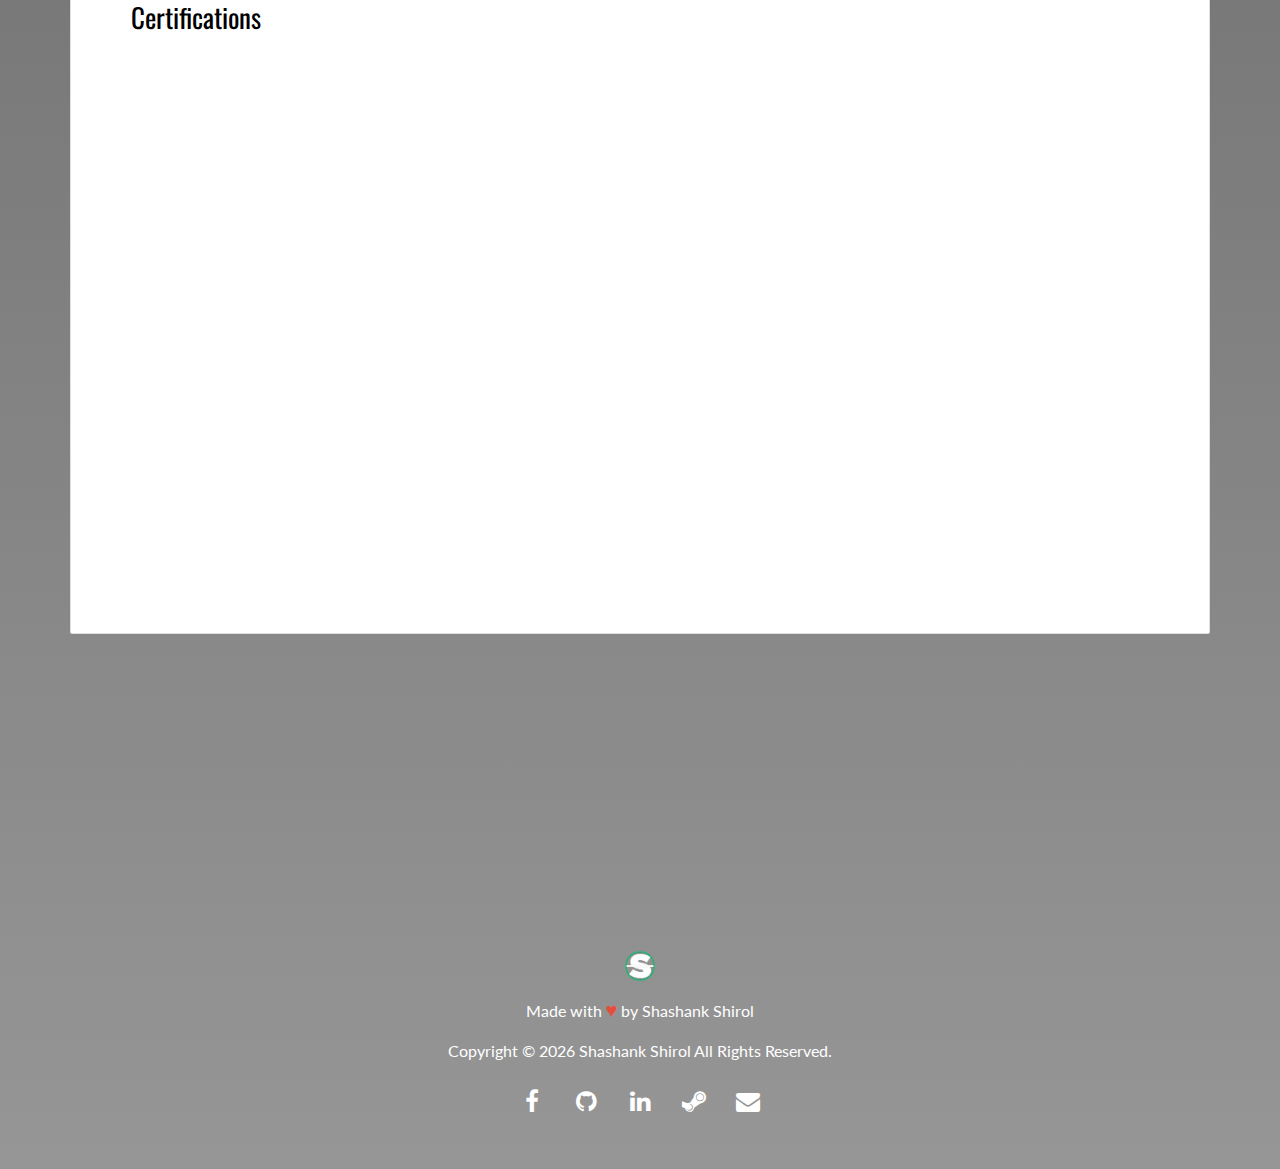
==== commit f43c7407: "Update index.html" ====
--- a/index.html
+++ b/index.html
@@ -134,7 +134,7 @@
               <h2>Work Experience</h2>
 
               <div class="work-experience">
-                <small class="date">Aug 2021 - Present</small>
+                <small class="date">Aug 2021 - Aug 2022</small>
                 <h3 class="h5 date-title">IBD Strats Analyst, Goldman Sachs</h3>
                 <p>Working with the Analytics team of the division to provide data-driven solutions to business problems
                   within the divison and the firm. We employ AI/ML to develop these solutions.</p>
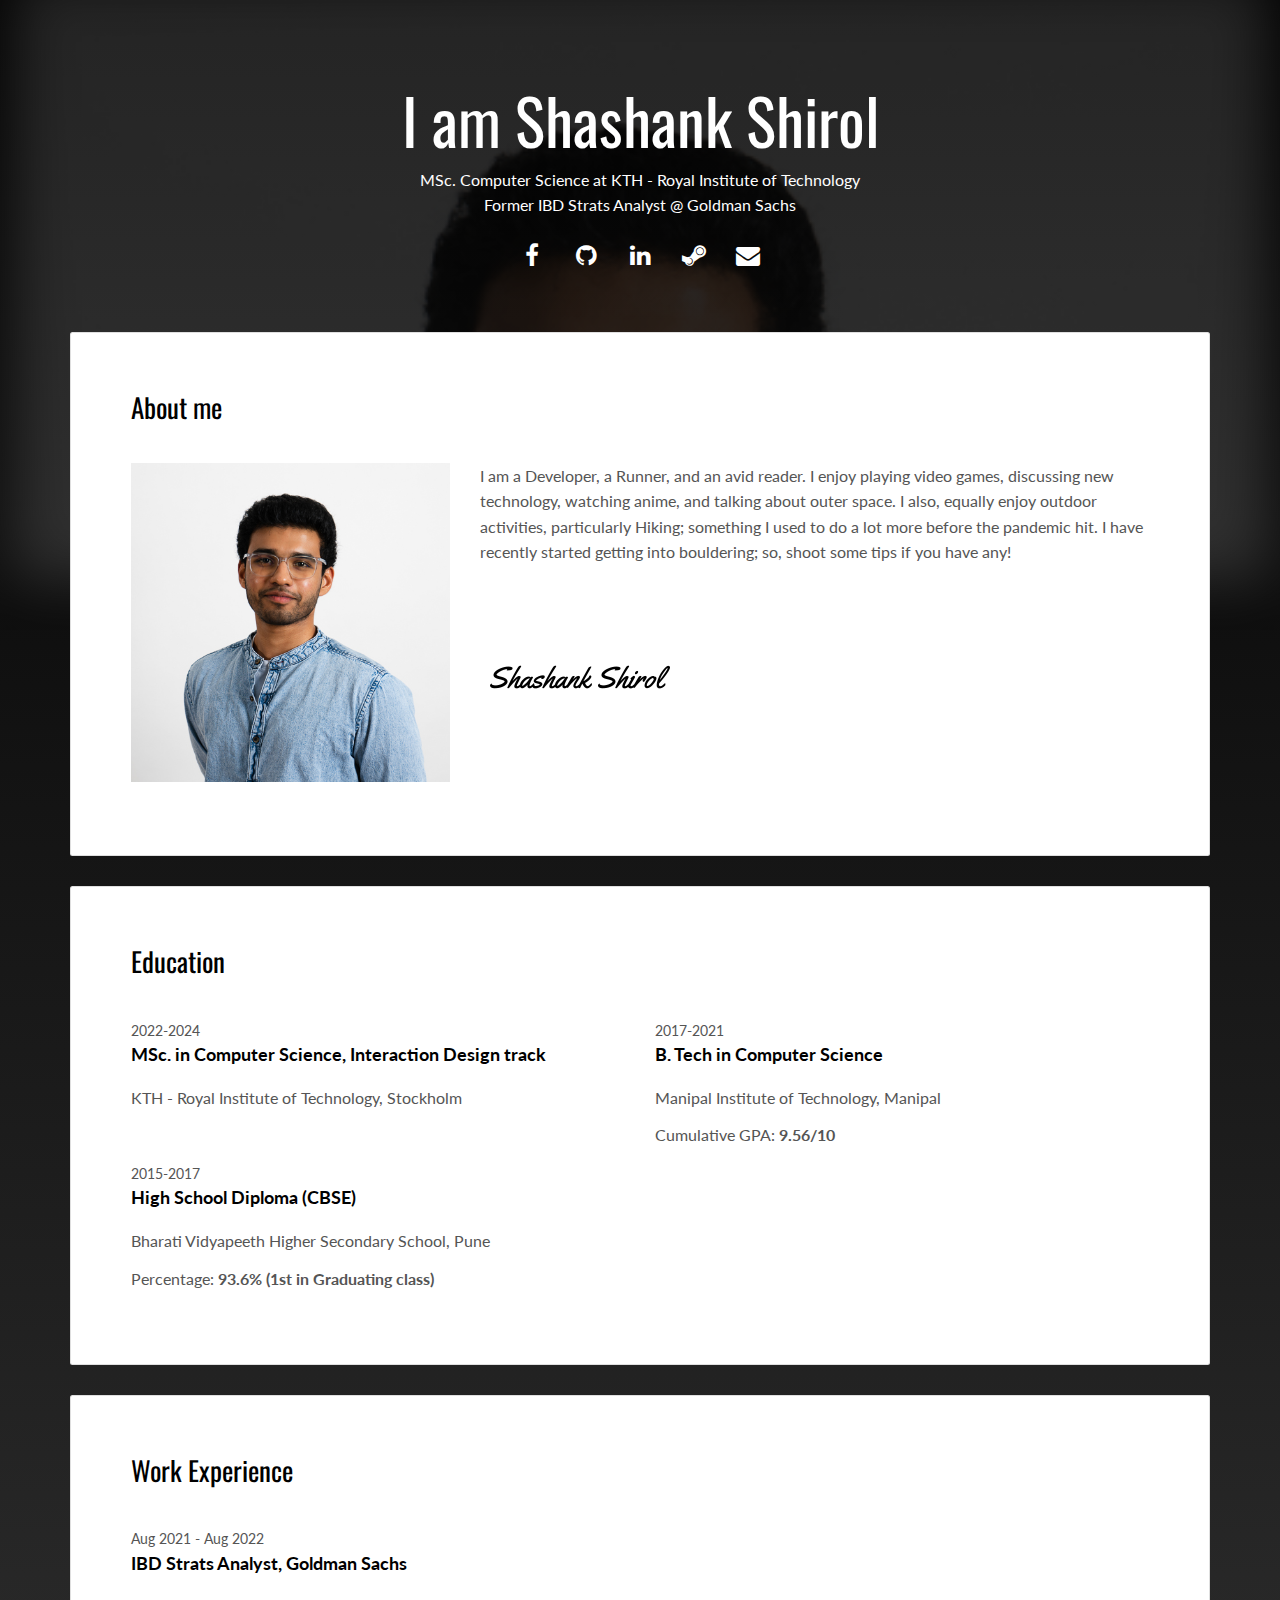
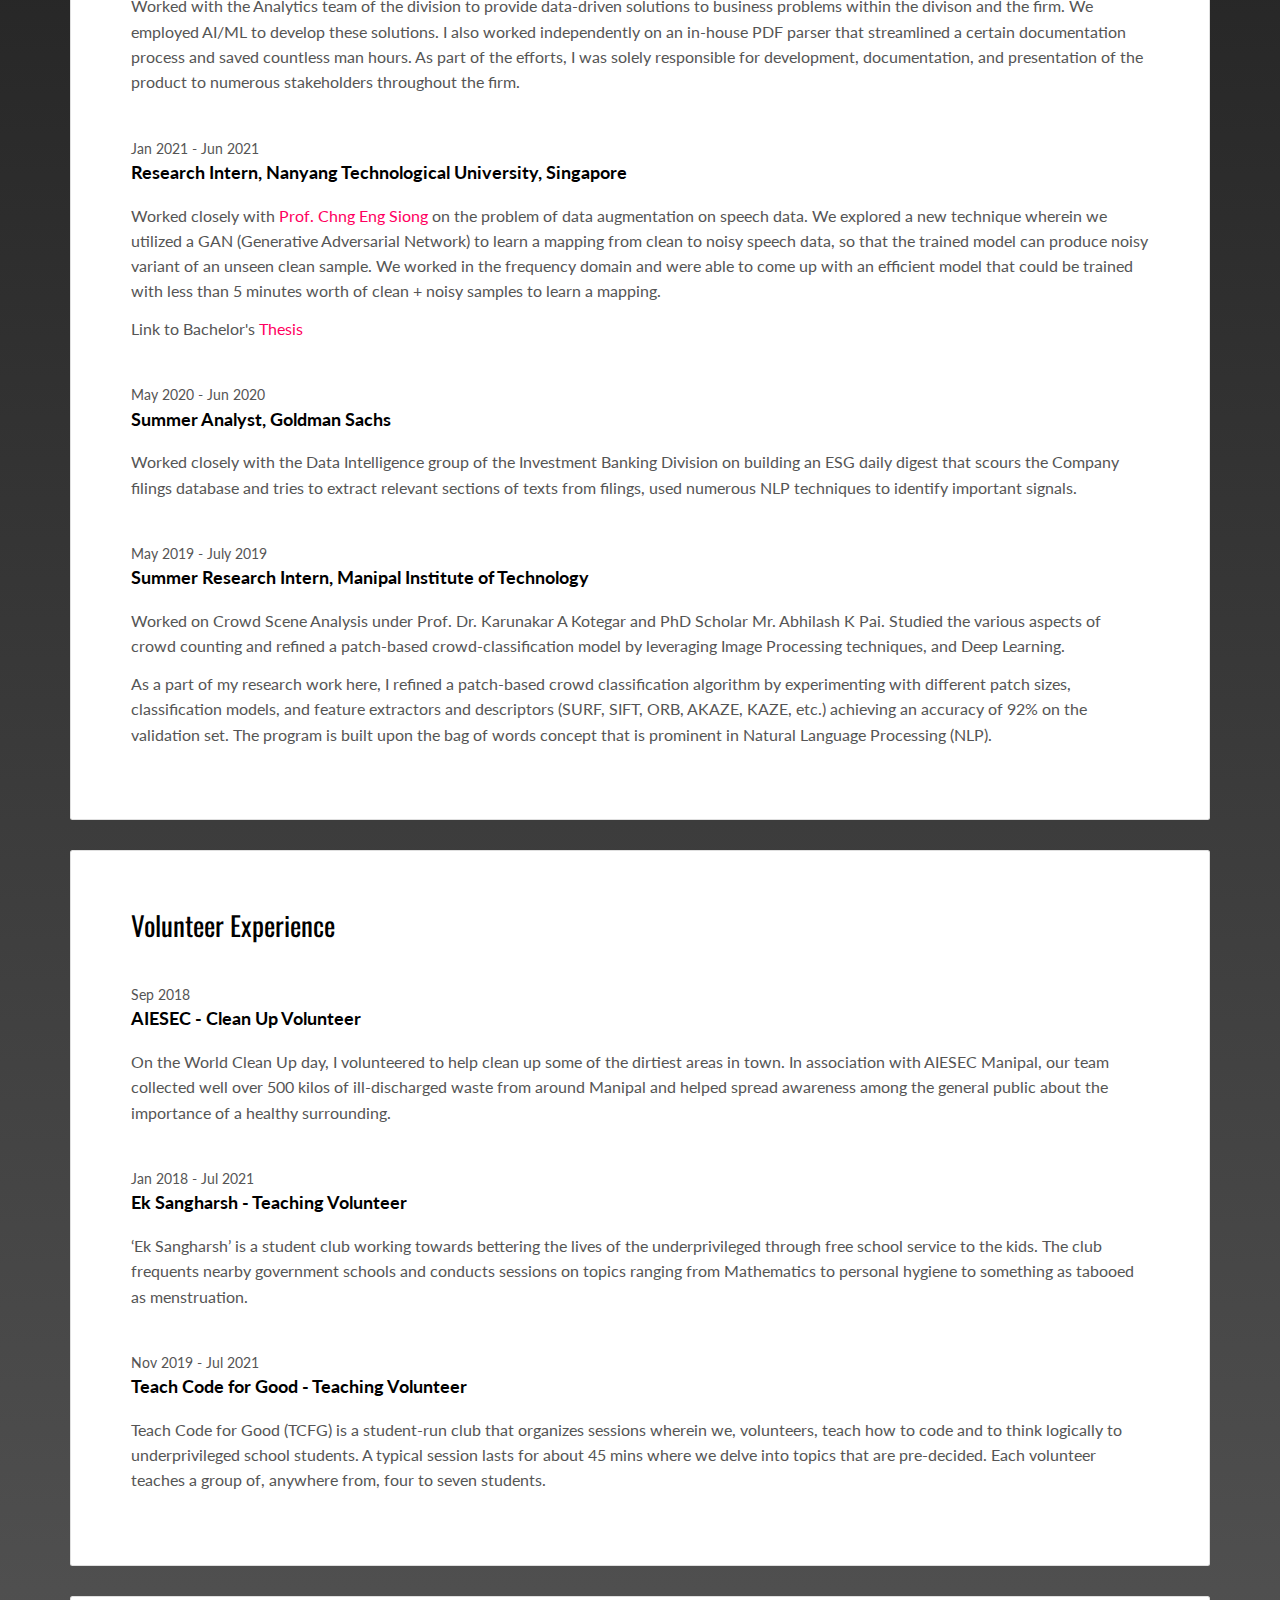
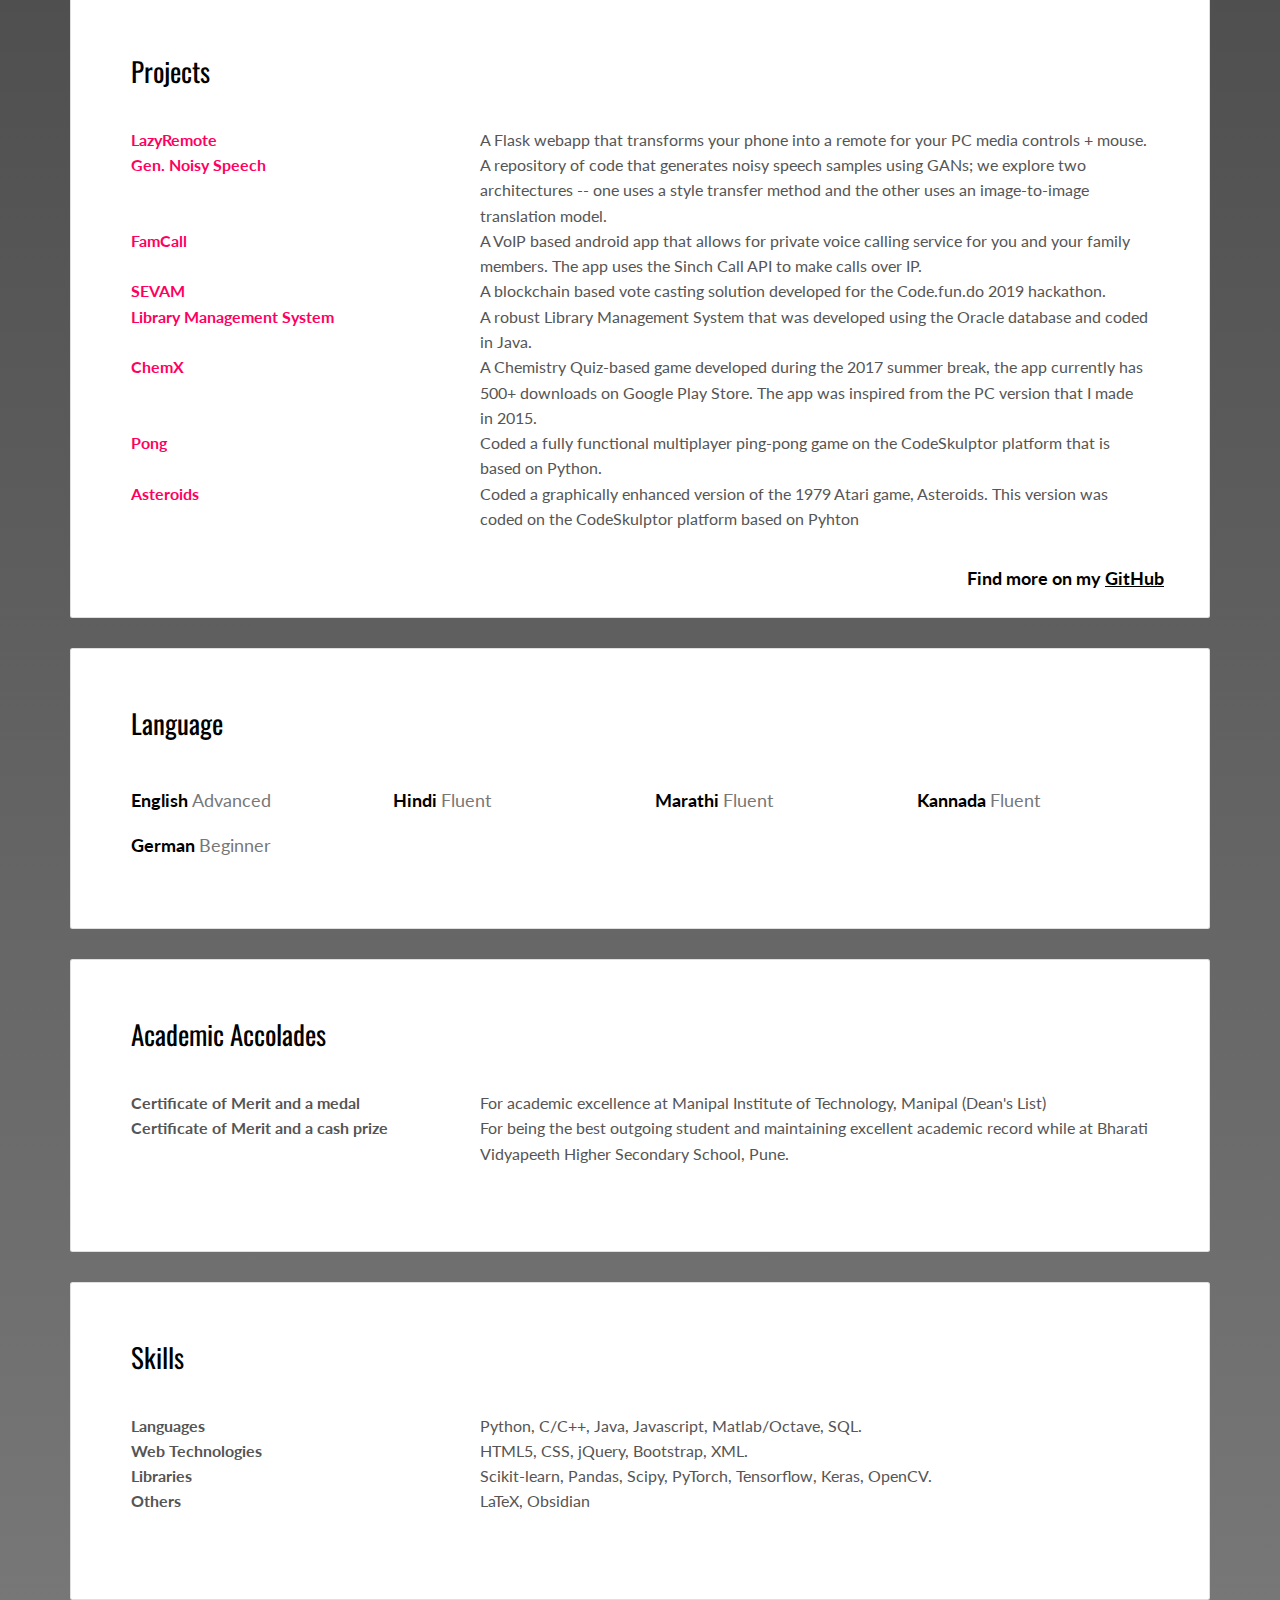
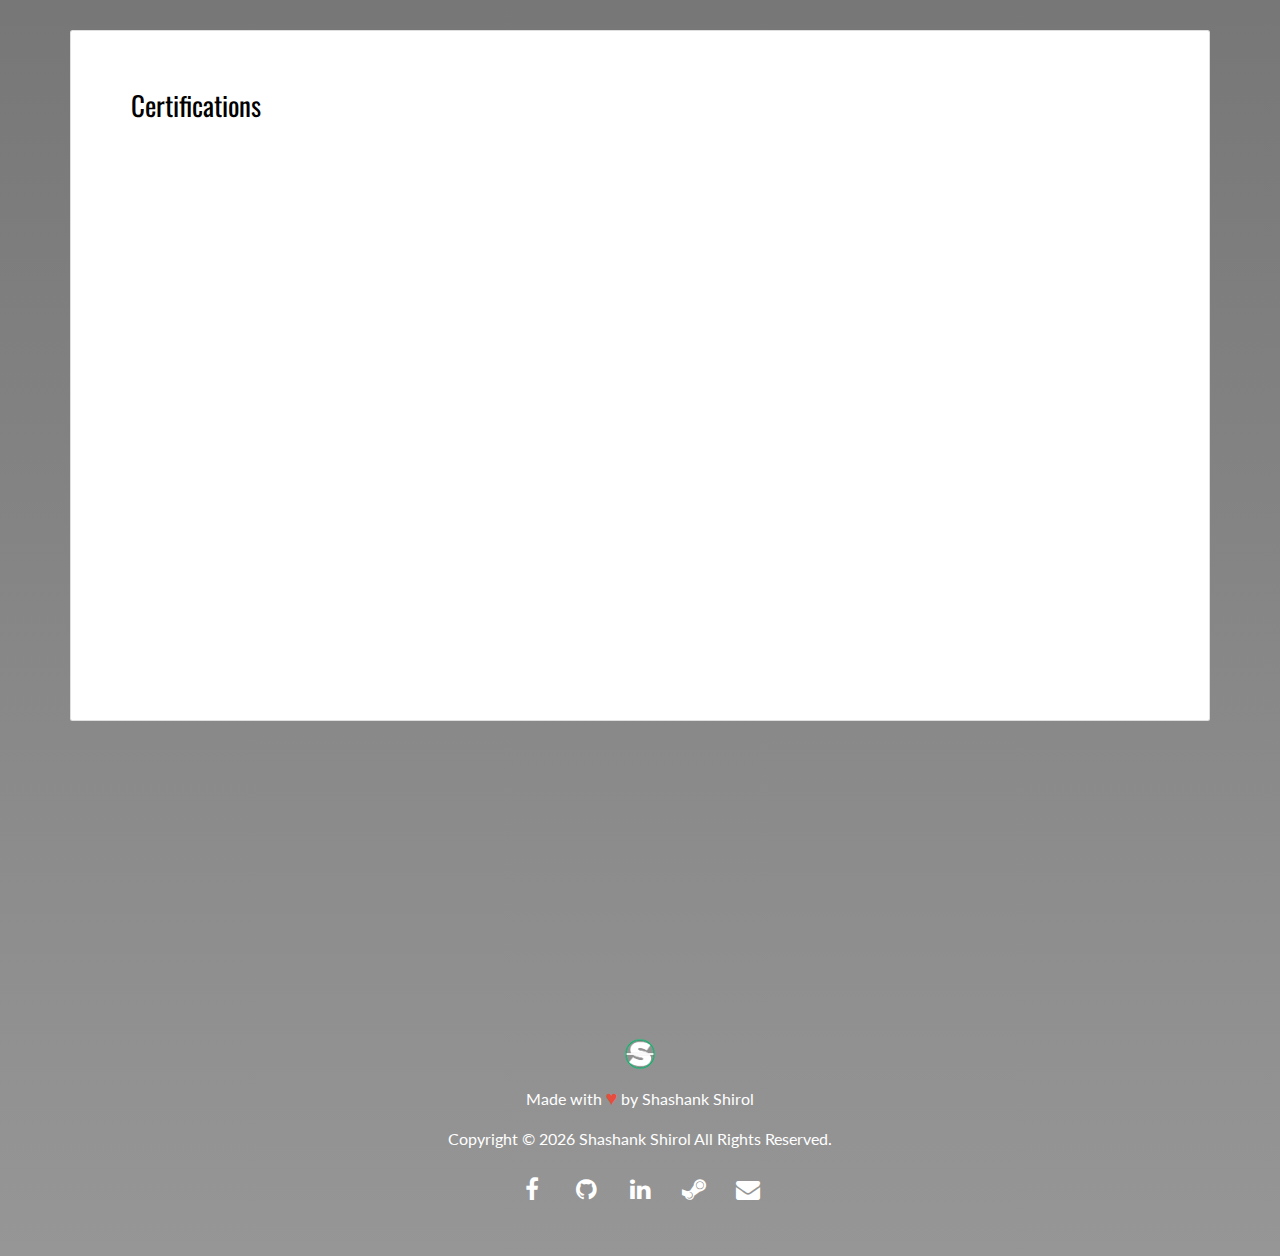
==== commit 786b546c: "updates" ====
--- a/index.html
+++ b/index.html
@@ -91,9 +91,9 @@
                 </div>
                 <div class="col-md-8">
 
-                  <p>I am a Developer, a Runner, and an avid reader. I also enjoy playing video games, discussing new
-                    technology, watching anime, and talking about outer space. I also, equally (debatable), enjoy outdoor
-                    activities, particularly Hiking; something I used to do a lot more before the pandemic hit.</p>
+                  <p>I am a Developer, a Runner, and an avid reader. I enjoy playing video games, discussing new
+                    technology, watching anime, and talking about outer space. I also, equally enjoy outdoor
+                    activities, particularly Hiking; something I used to do a lot more before the pandemic hit. I have recently started getting into bouldering; so, shoot some tips if you have any!</p>
                   <p><img src="images/undersign.png" class="img-responsive" alt="sign"></p>
                 </div>
               </div>
@@ -104,6 +104,14 @@
             <div class="card-block">
               <h2>Education</h2>
               <div class="row">
+
+                <div class="col-md-6">
+                  <div class="education-experience">
+                    <small class="date">2022-2024</small>
+                    <h3 class="h5 date-title">MSc. in Computer Science, Interaction Design track</h3>
+                    <p>KTH - Royal Institute of Technology, Stockholm</p>
+                  </div>
+                </div>
 
                 <div class="col-md-6">
                   <div class="education-experience">
@@ -112,7 +120,6 @@
                     <p>Manipal Institute of Technology, Manipal</p>
                     <p>Cumulative GPA: <strong>9.56/10</strong></p>
                   </div>
-
                 </div>
 
                 <div class="col-md-6">
@@ -136,8 +143,10 @@
               <div class="work-experience">
                 <small class="date">Aug 2021 - Aug 2022</small>
                 <h3 class="h5 date-title">IBD Strats Analyst, Goldman Sachs</h3>
-                <p>Working with the Analytics team of the division to provide data-driven solutions to business problems
-                  within the divison and the firm. We employ AI/ML to develop these solutions.</p>
+                <p>Worked with the Analytics team of the division to provide data-driven solutions to business problems
+                  within the divison and the firm. We employed AI/ML to develop these solutions.
+                  I also worked independently on an in-house PDF parser that streamlined a certain documentation process and saved countless man hours. As part of the efforts, I was solely responsible for development, documentation, 
+                  and presentation of the product to numerous stakeholders throughout the firm.</p>
               </div>
 
               <div class="work-experience">
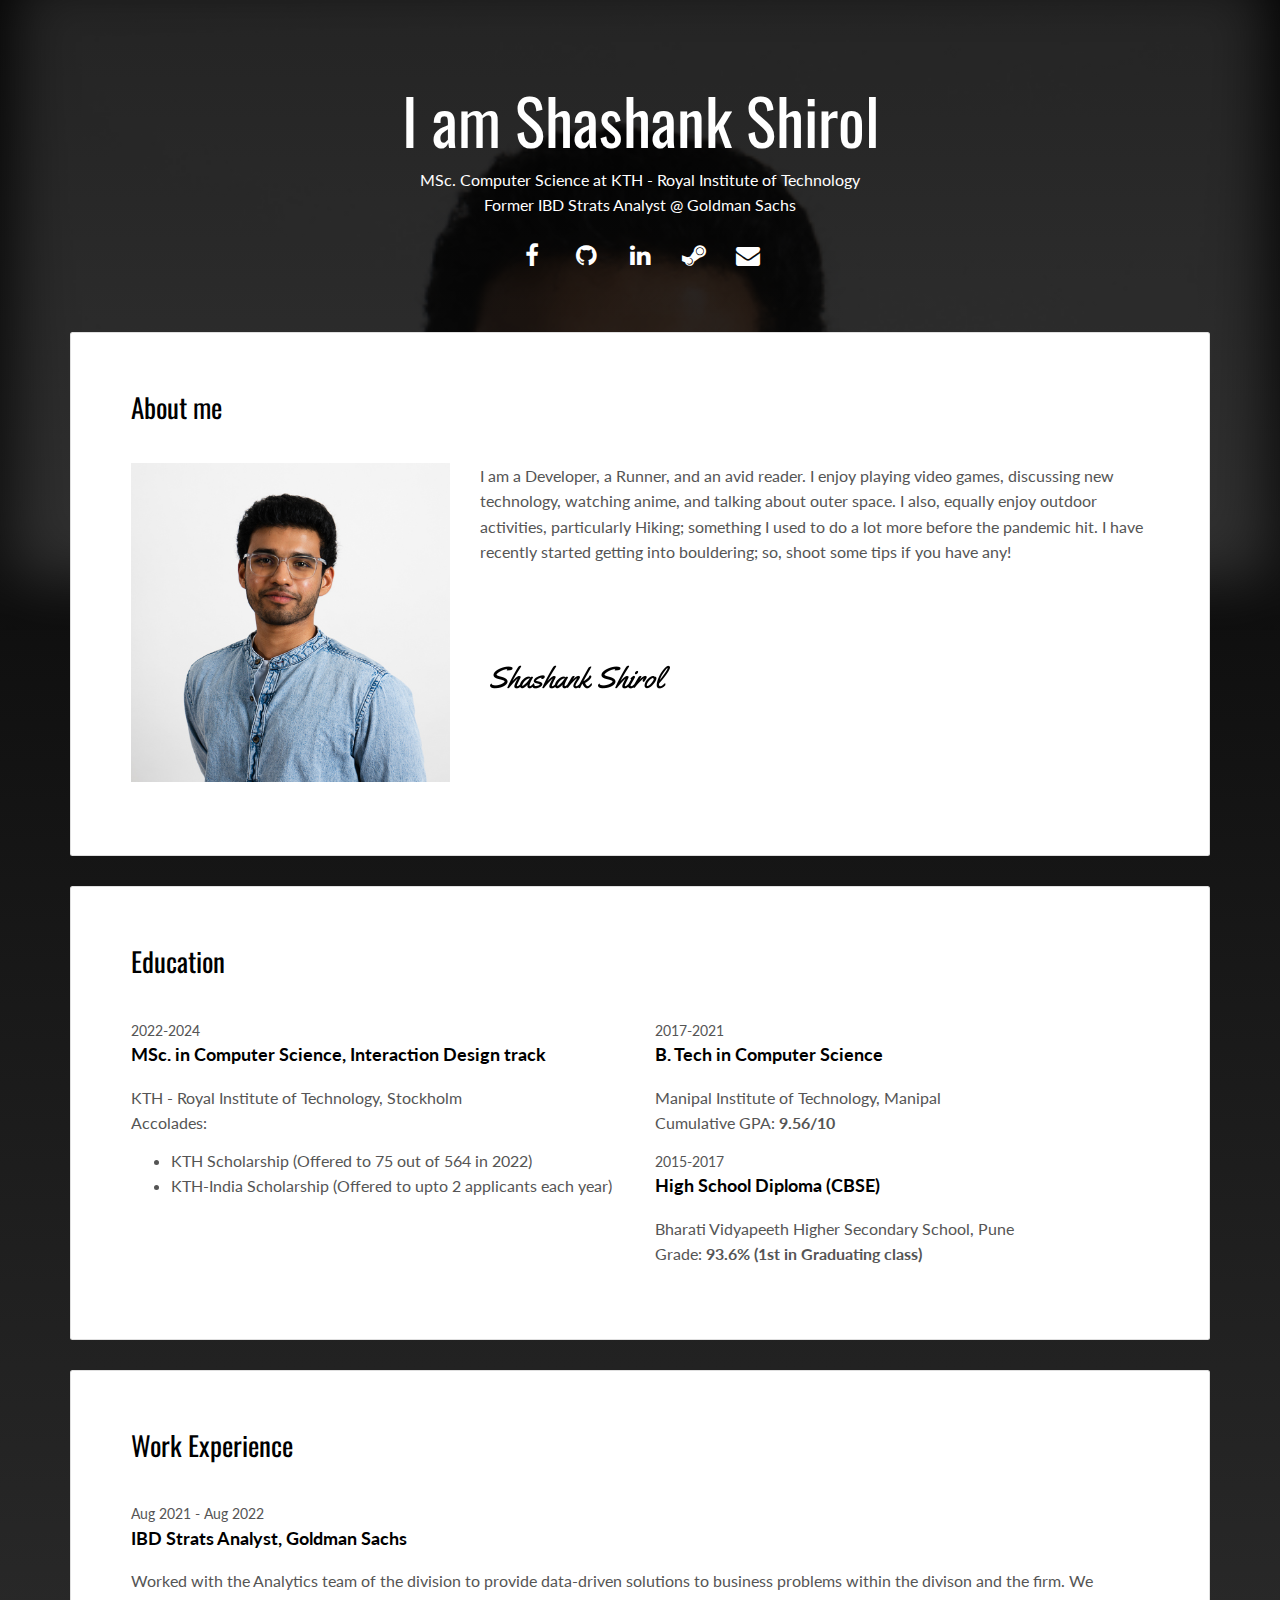
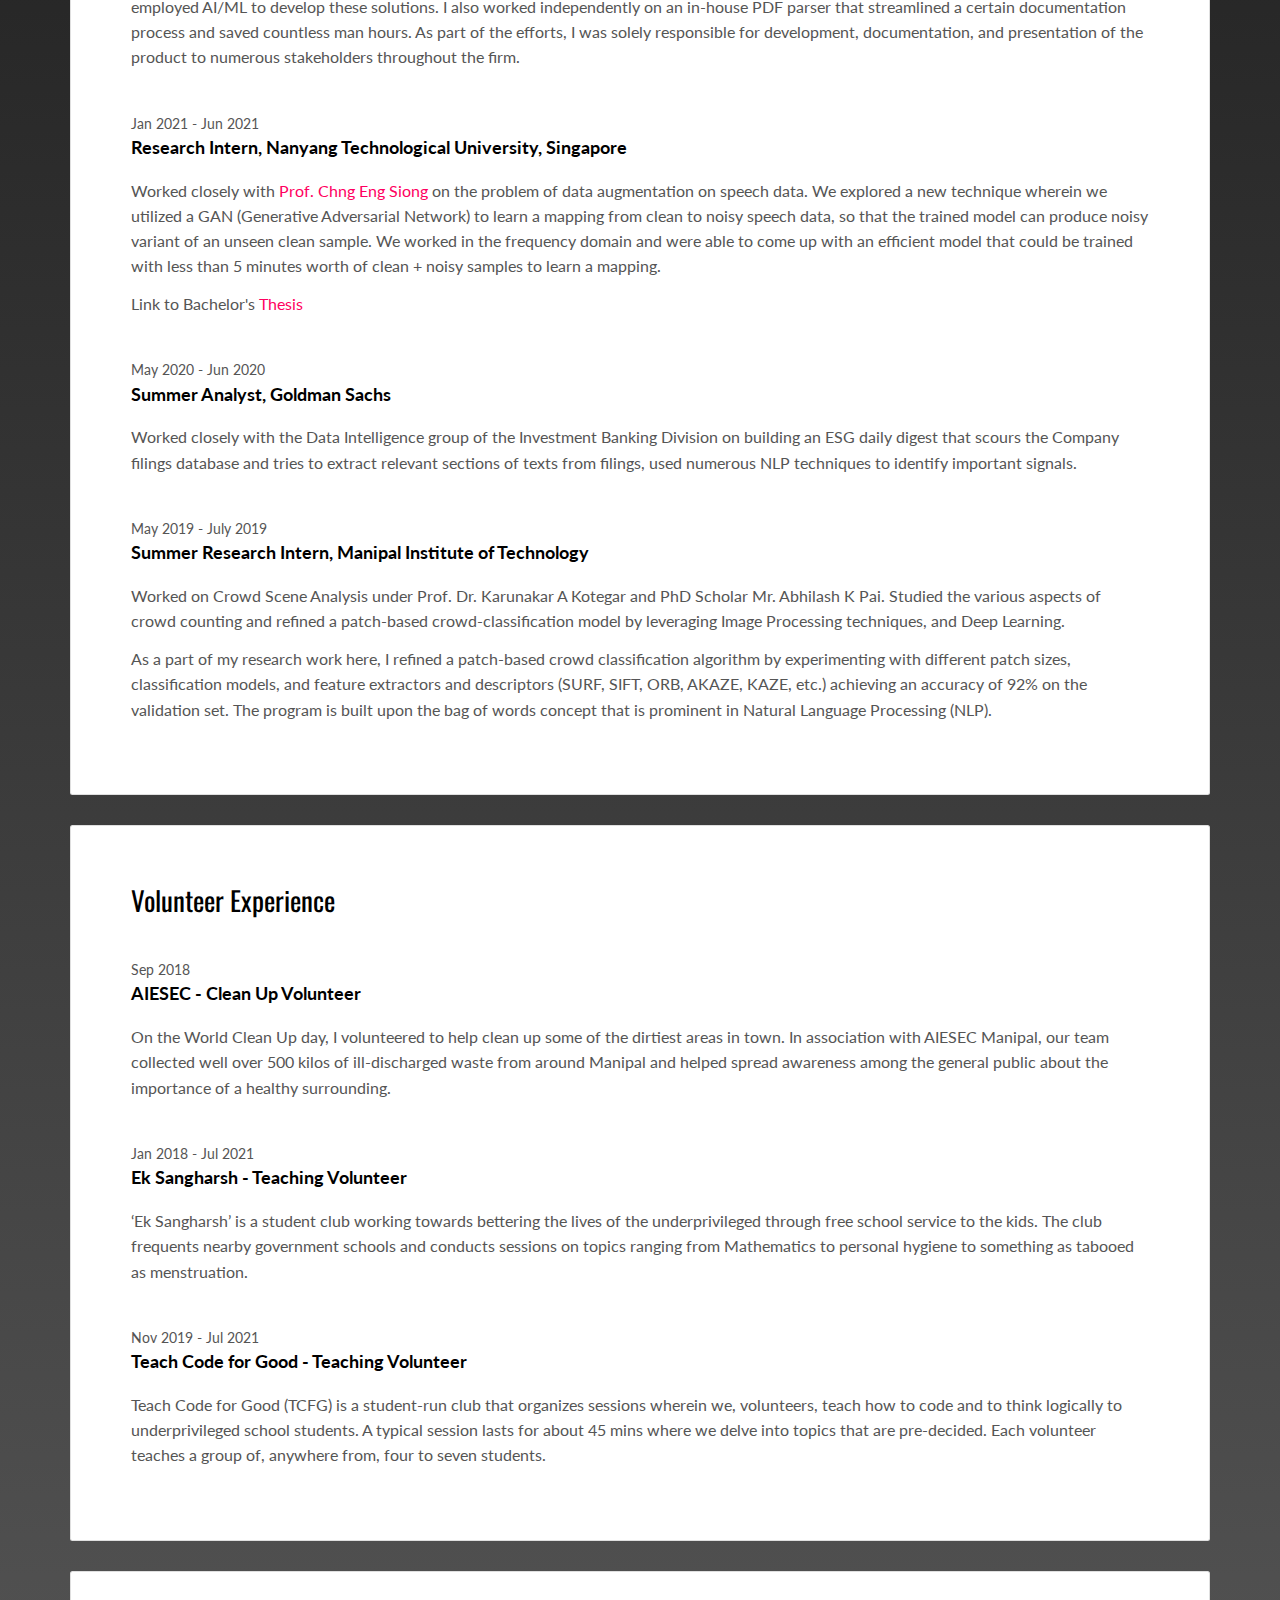
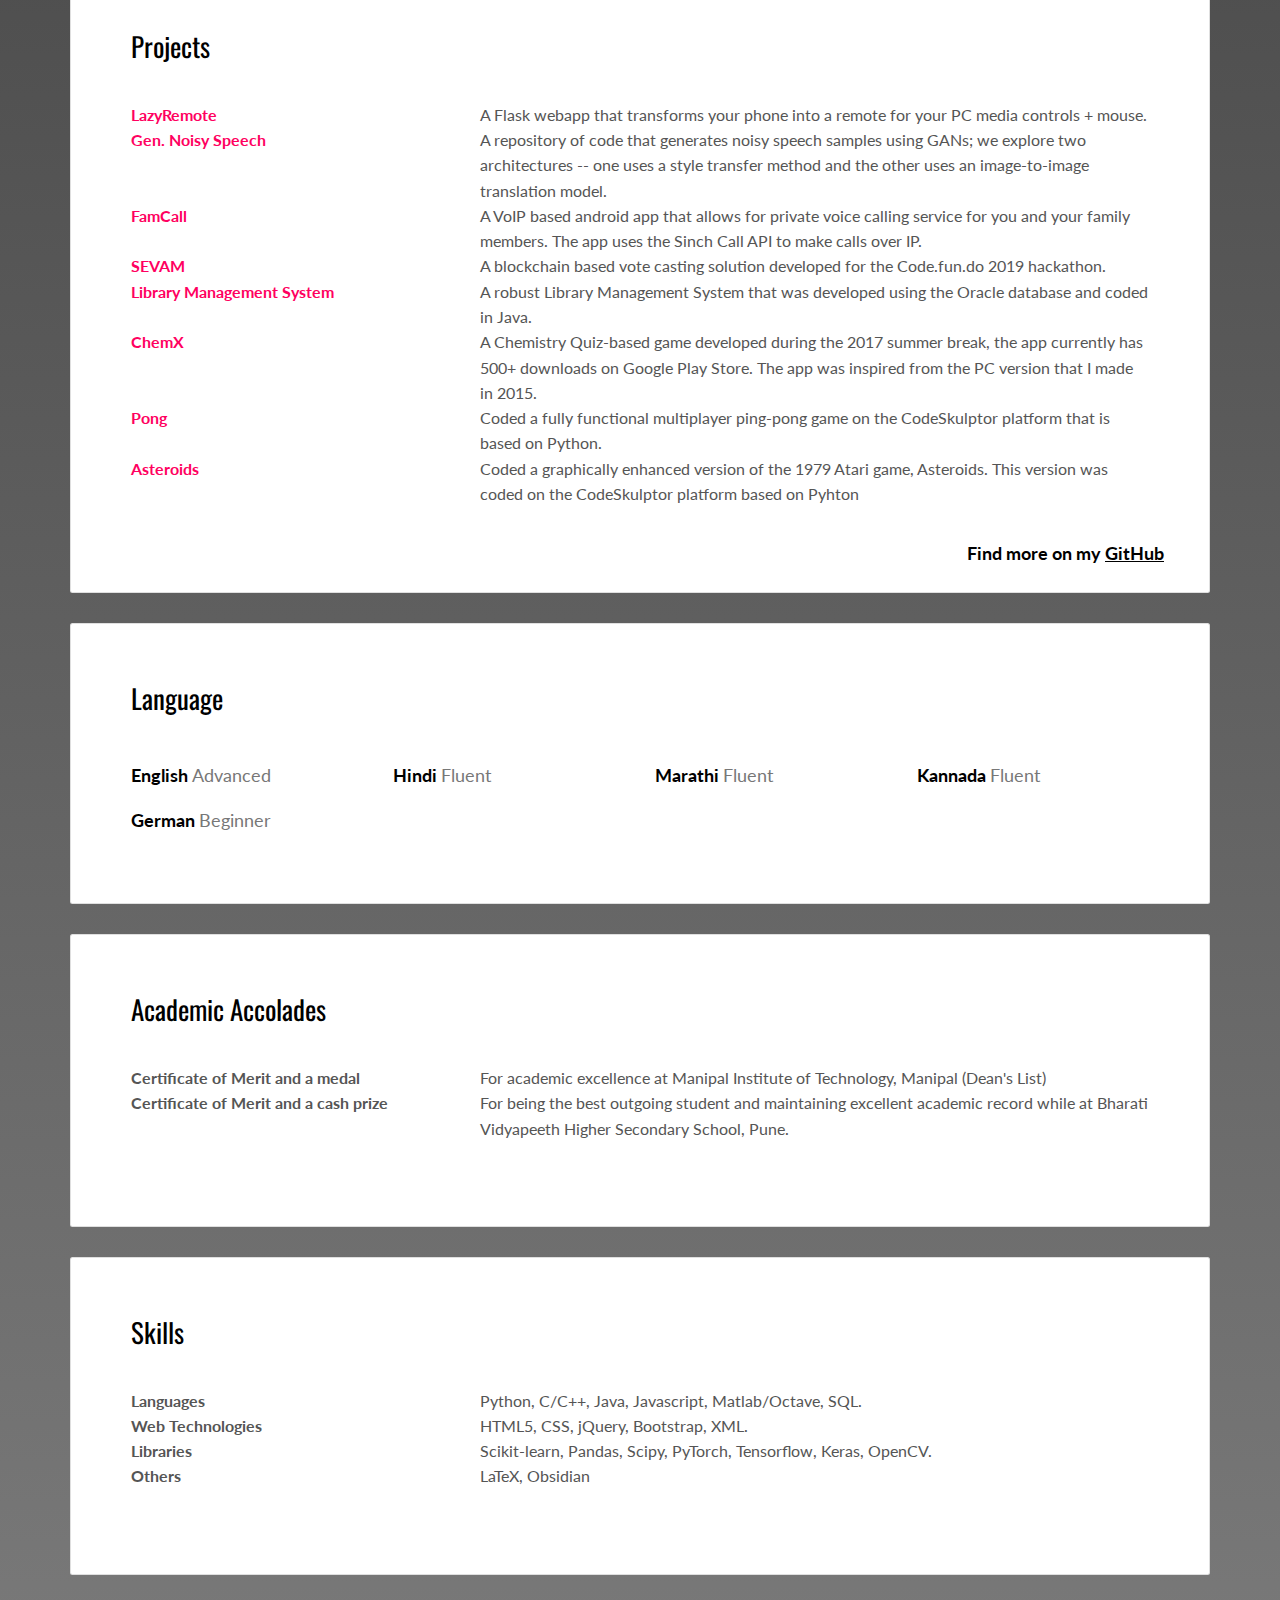
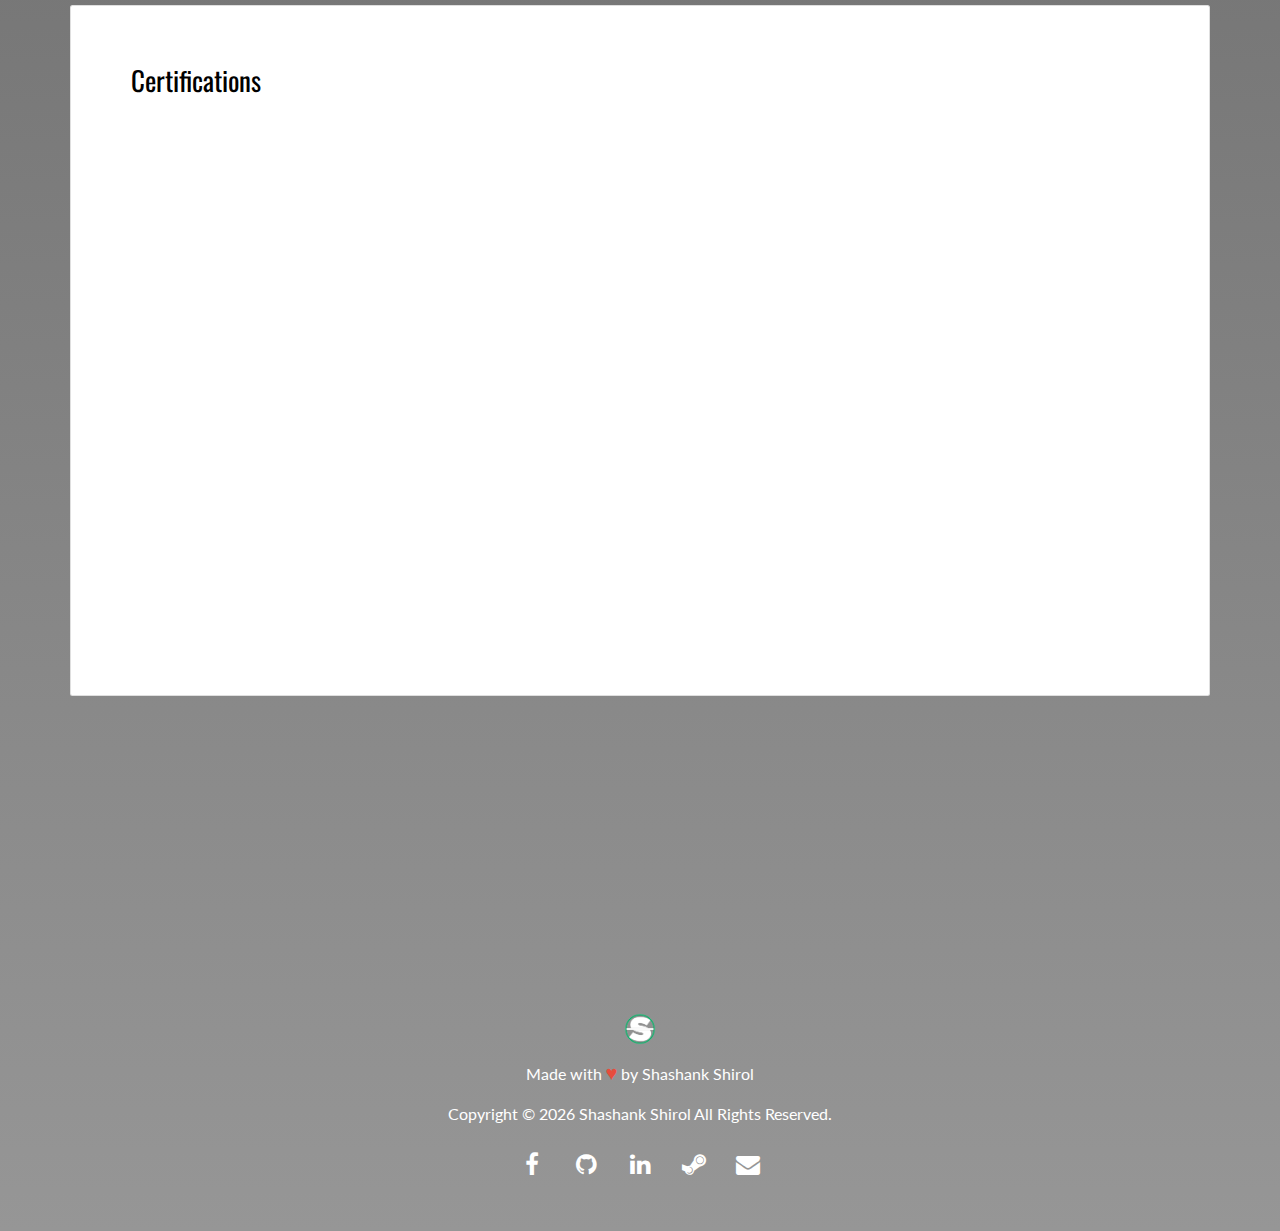
==== commit 3f1618b0: "updates" ====
--- a/index.html
+++ b/index.html
@@ -109,7 +109,11 @@
                   <div class="education-experience">
                     <small class="date">2022-2024</small>
                     <h3 class="h5 date-title">MSc. in Computer Science, Interaction Design track</h3>
-                    <p>KTH - Royal Institute of Technology, Stockholm</p>
+                    <p>KTH - Royal Institute of Technology, Stockholm<br>Accolades:</p>
+                    <ul>
+                      <li>KTH Scholarship (Offered to 75 out of 564 in 2022)</li>
+                      <li>KTH-India Scholarship (Offered to upto 2 applicants each year)</li>
+                    </ul>
                   </div>
                 </div>
 
@@ -117,8 +121,7 @@
                   <div class="education-experience">
                     <small class="date">2017-2021</small>
                     <h3 class="h5 date-title">B. Tech in Computer Science</h3>
-                    <p>Manipal Institute of Technology, Manipal</p>
-                    <p>Cumulative GPA: <strong>9.56/10</strong></p>
+                    <p>Manipal Institute of Technology, Manipal<br>Cumulative GPA: <strong>9.56/10</strong></p>
                   </div>
                 </div>
 
@@ -126,8 +129,7 @@
                   <div class="education-experience">
                     <small class="date">2015-2017</small>
                     <h3 class="h5 date-title">High School Diploma (CBSE)</h3>
-                    <p>Bharati Vidyapeeth Higher Secondary School, Pune</p>
-                    <p>Percentage: <strong>93.6% (1st in Graduating class)</strong></p>
+                    <p>Bharati Vidyapeeth Higher Secondary School, Pune<br>Grade: <strong>93.6% (1st in Graduating class)</strong></p>
                   </div>
                 </div>
 
